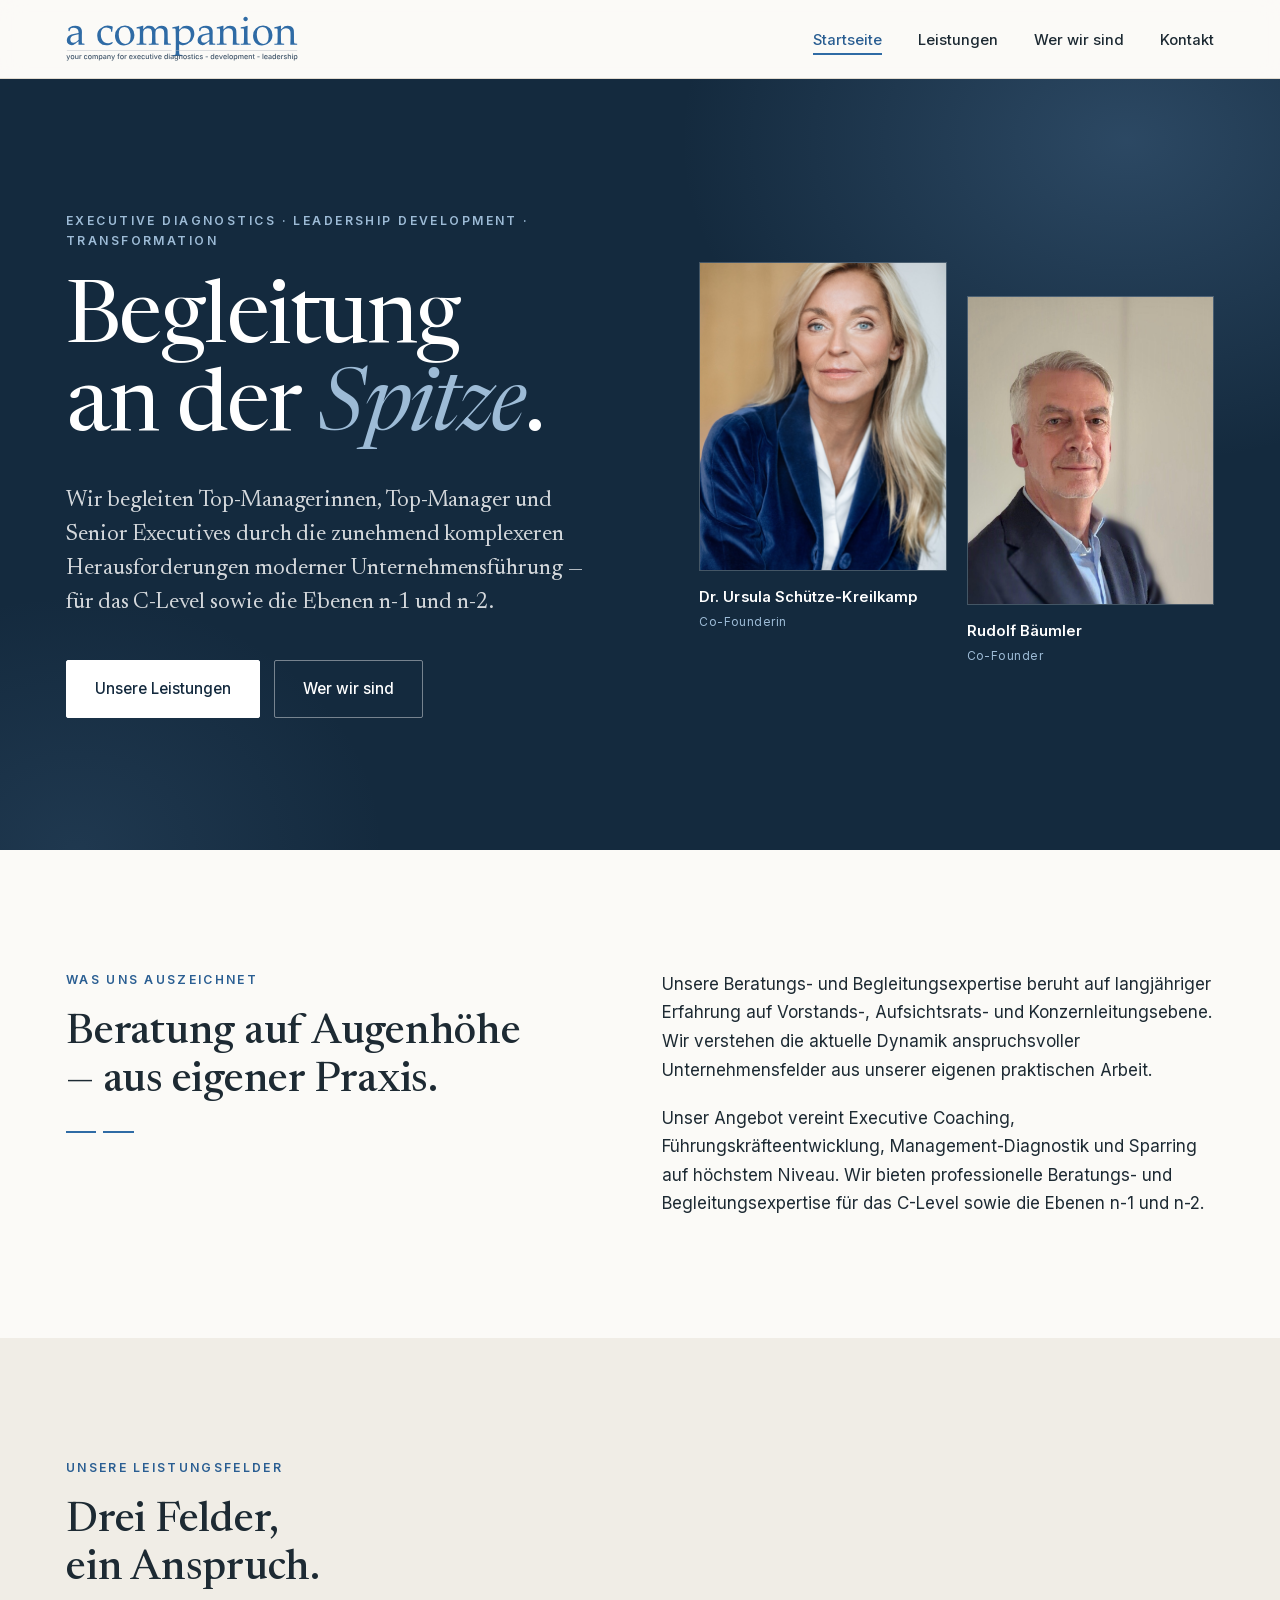
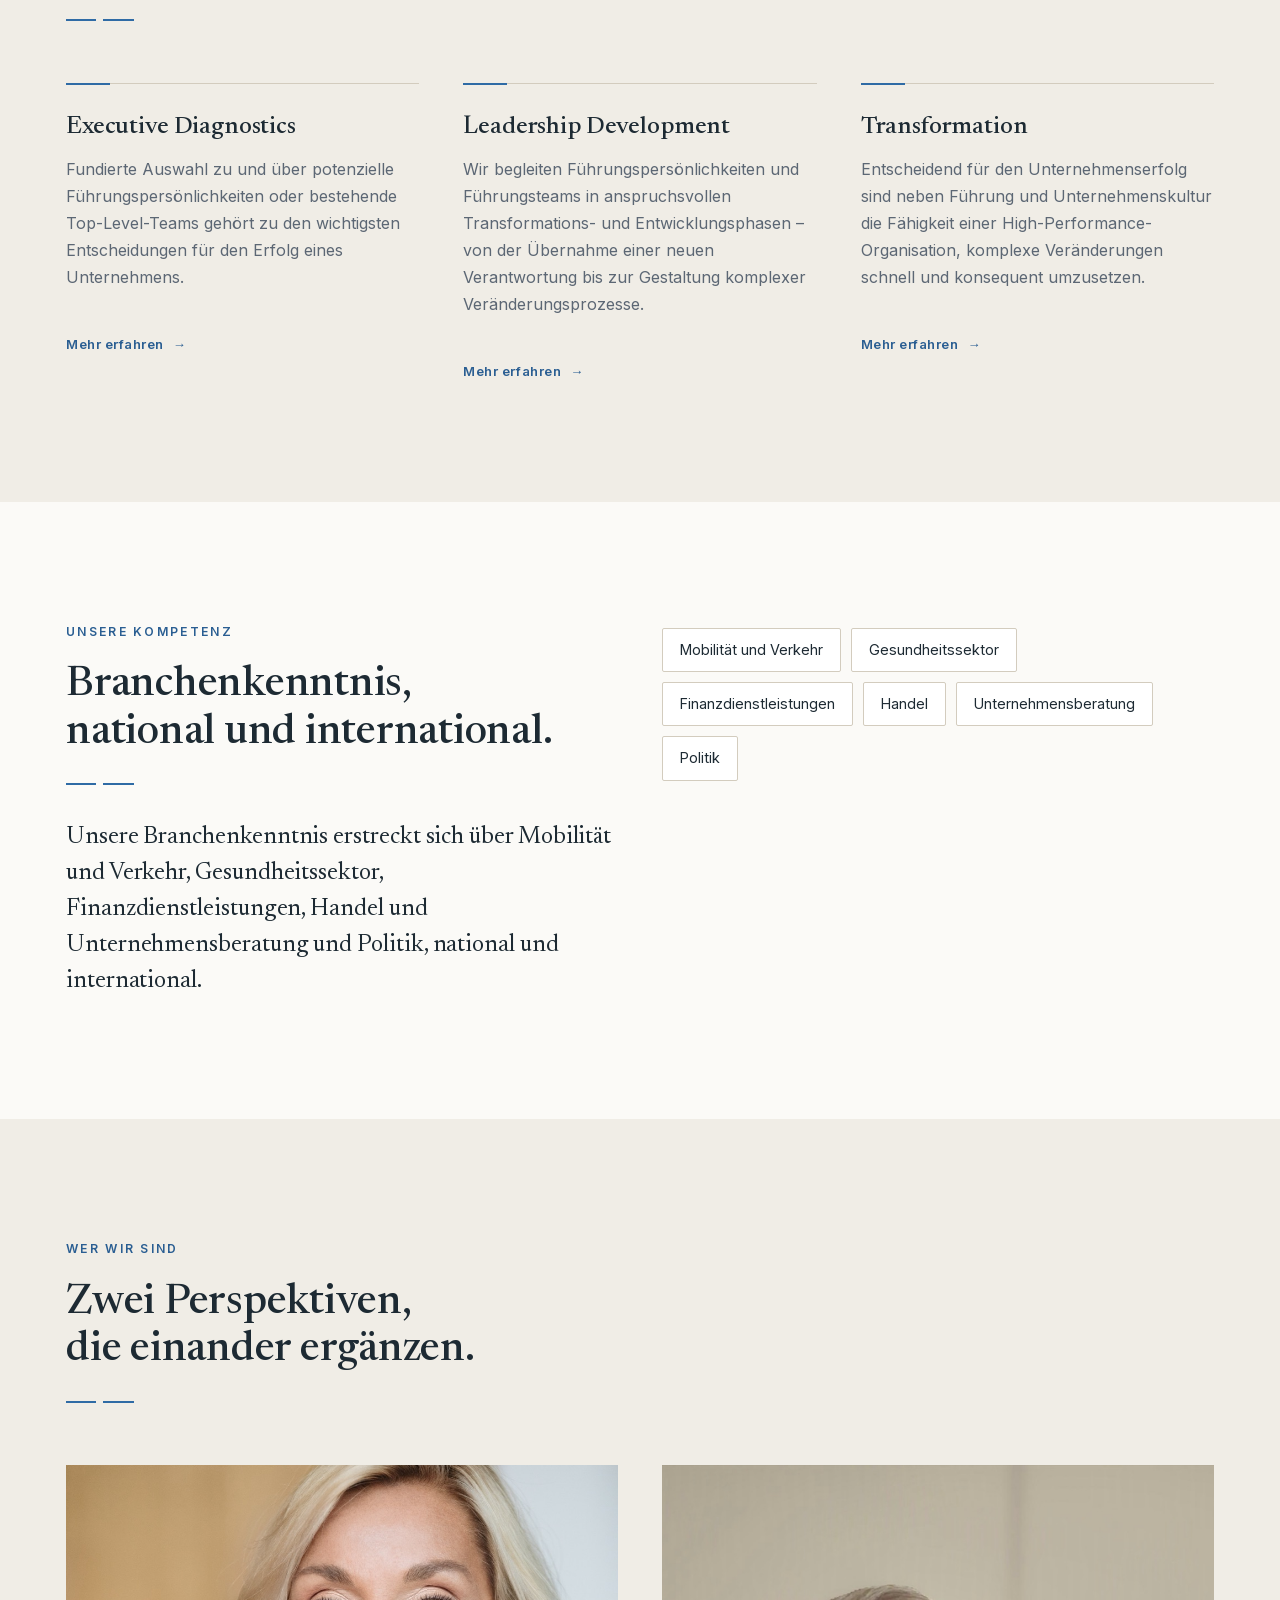
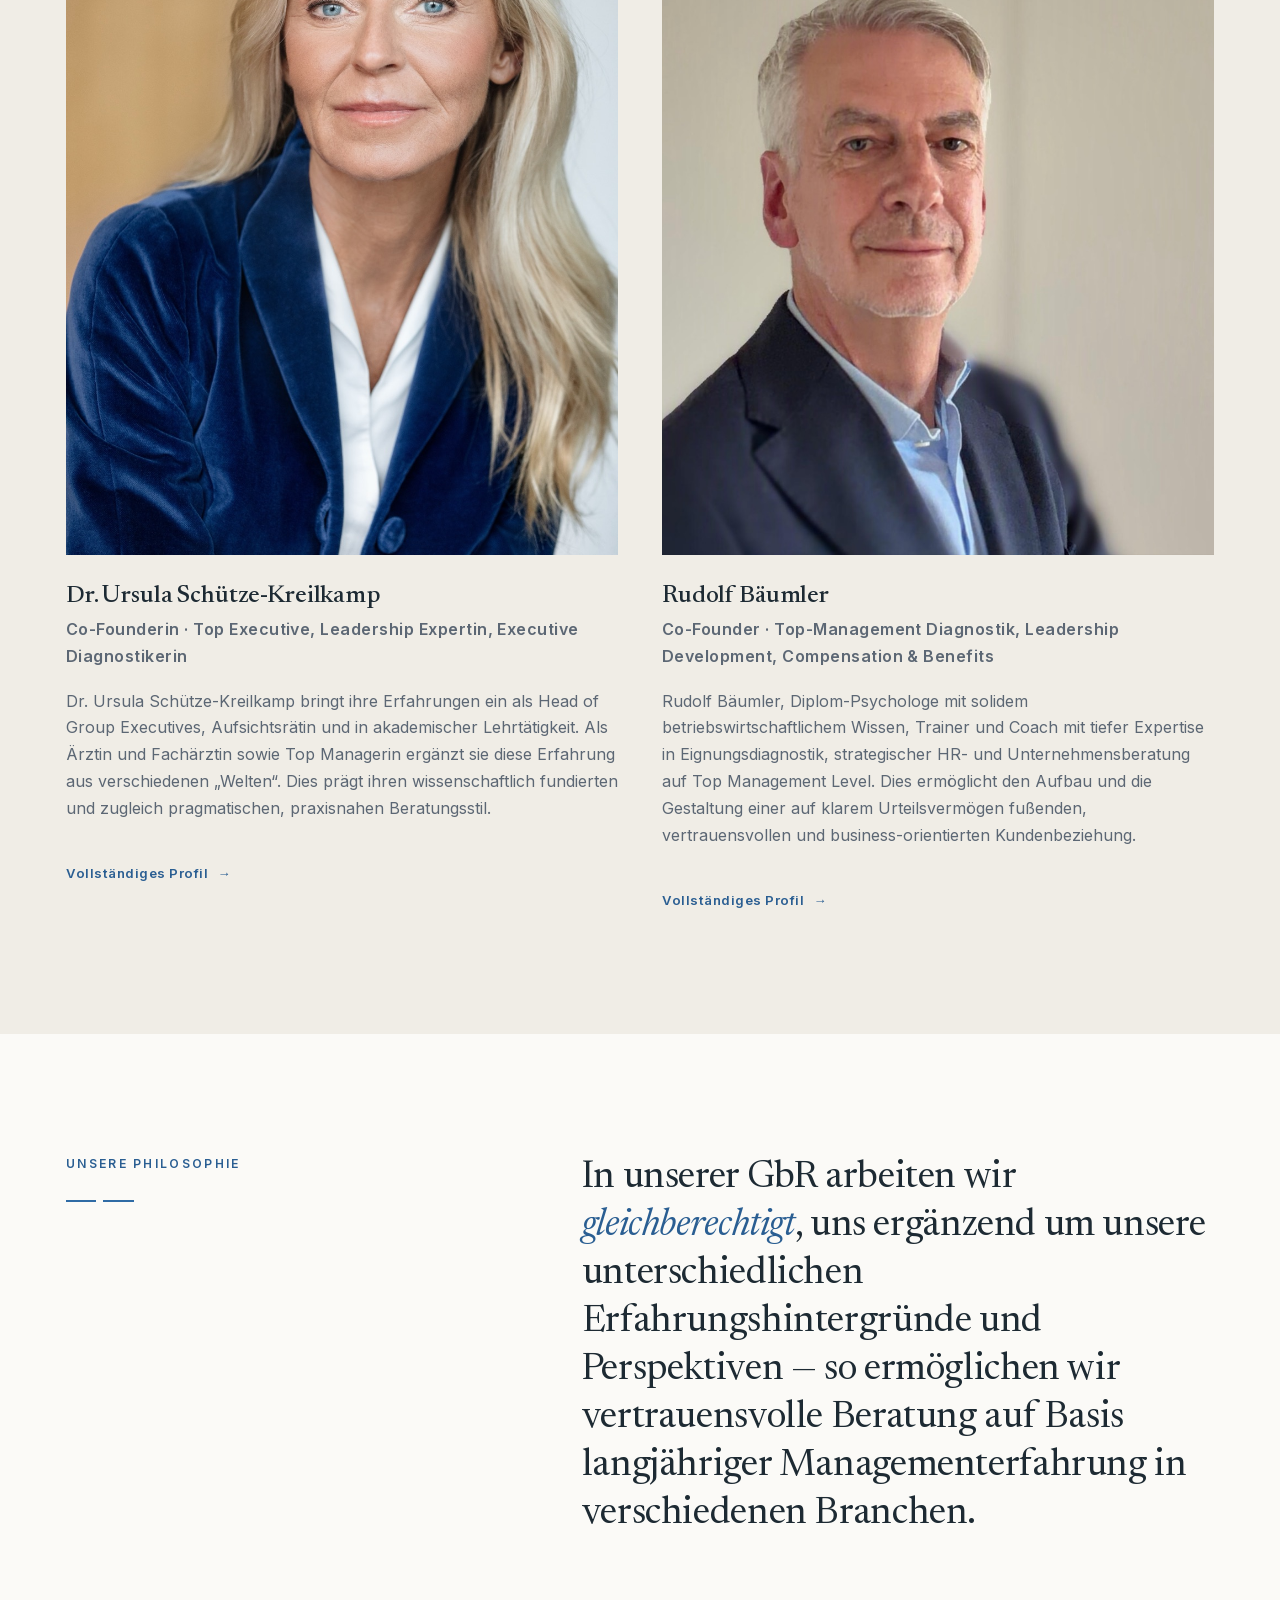
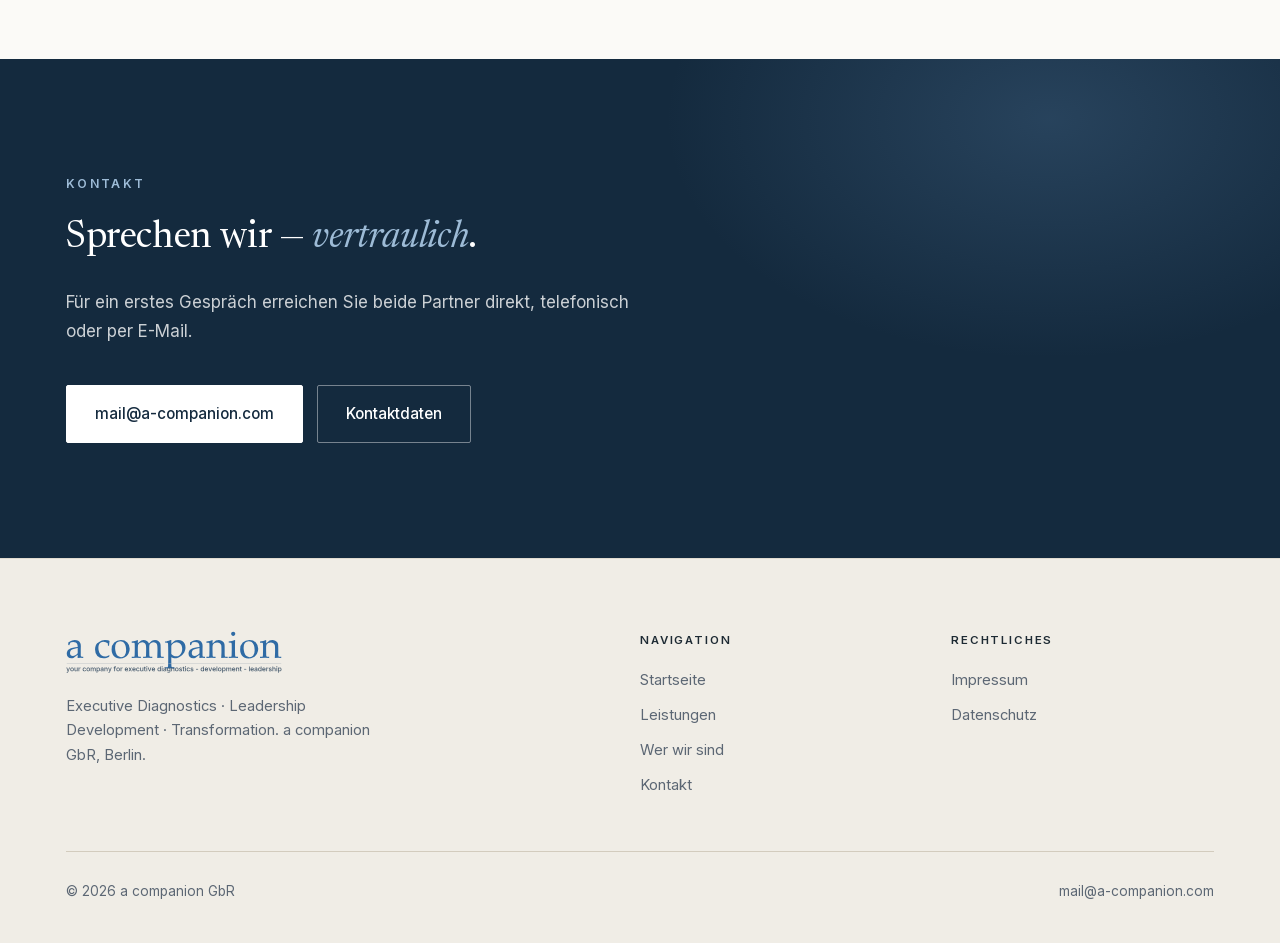
==== index.html @ d41bb412 "a companion — Website (erste Version zur Kundenabstimmung) Statische Website (HTML/CSS, kein Build):" ====
<!DOCTYPE html>
<html lang="de">
<head>
<meta charset="utf-8">
<meta name="viewport" content="width=device-width, initial-scale=1">
<title>a companion — Executive Diagnostics, Leadership Development, Transformation</title>
<meta name="description" content="Wir begleiten Top-Managerinnen, Top-Manager und Senior Executives durch die zunehmend komplexeren Herausforderungen moderner Unternehmensführung. Beratungsexpertise aus eigener Erfahrung auf Vorstands-, Aufsichtsrats- und Konzernleitungsebene.">
<link rel="canonical" href="https://www.a-companion.com/">
<meta property="og:type" content="website">
<meta property="og:locale" content="de_DE">
<meta property="og:site_name" content="a companion">
<meta property="og:title" content="a companion — Executive Diagnostics, Leadership Development, Transformation">
<meta property="og:description" content="Beratung und Begleitung für das C-Level sowie die Ebenen n-1 und n-2 — aus eigener Erfahrung auf Vorstands-, Aufsichtsrats- und Konzernleitungsebene.">
<meta property="og:url" content="https://www.a-companion.com/">
<link rel="icon" href="favicon.svg" type="image/svg+xml">
<link rel="stylesheet" href="assets/css/style.css">
<script type="application/ld+json">
{
  "@context": "https://schema.org",
  "@type": "ProfessionalService",
  "name": "a companion GbR",
  "url": "https://www.a-companion.com/",
  "email": "mail@a-companion.com",
  "description": "Beratung und Begleitung von Top-Managerinnen, Top-Managern und Senior Executives: Executive Diagnostics, Leadership Development und Transformation.",
  "areaServed": "DE",
  "address": { "@type": "PostalAddress", "addressLocality": "Berlin", "addressCountry": "DE" },
  "founder": [
    { "@type": "Person", "name": "Dr. Ursula Schütze-Kreilkamp", "jobTitle": "Co-Founderin", "telephone": "+49 179 2017000" },
    { "@type": "Person", "name": "Rudolf Bäumler", "jobTitle": "Co-Founder", "telephone": "+49 171 1710620" }
  ]
}
</script>
</head>
<body>

<a class="skip-link" href="#main">Zum Inhalt springen</a>

<header class="site-header">
  <div class="container site-header__inner">
    <a class="site-logo" href="index.html" aria-label="a companion — zur Startseite">
      <img src="assets/img/logo-a-companion-full.svg" alt="a companion — your company for executive diagnostics, development, leadership" width="232" height="46">
    </a>
    <button class="nav-toggle" aria-expanded="false" aria-controls="nav">Menü</button>
    <nav class="nav" id="nav" aria-label="Hauptnavigation">
      <ul>
        <li><a href="index.html" aria-current="page">Startseite</a></li>
        <li><a href="leistungen.html">Leistungen</a></li>
        <li><a href="wer-wir-sind.html">Wer wir sind</a></li>
        <li><a href="kontakt.html">Kontakt</a></li>
      </ul>
    </nav>
  </div>
</header>

<main id="main">

  <!-- Hero ----------------------------------------------------------------->
  <section class="hero">
    <div class="container hero__inner">
      <div class="hero__text">
        <p class="hero__eyebrow">Executive Diagnostics · Leadership Development · Transformation</p>
        <h1 class="hero__headline">Begleitung an der&nbsp;<em>Spitze</em>.</h1>
        <p class="hero__lede">
          Wir begleiten Top-Managerinnen, Top-Manager und Senior Executives durch
          die zunehmend komplexeren Herausforderungen moderner
          Unternehmensführung — für das C-Level sowie die Ebenen n-1 und n-2.
        </p>
        <div class="hero__cta">
          <a class="btn btn--primary" href="leistungen.html">Unsere Leistungen</a>
          <a class="btn btn--ghost" href="wer-wir-sind.html">Wer wir sind</a>
        </div>
      </div>

      <div class="hero__gallery">
        <figure class="portrait">
          <div class="portrait__frame">
            <img src="assets/img/ursula-schuetze-kreilkamp.jpg"
                 alt="Porträt von Dr. Ursula Schütze-Kreilkamp" width="1000" height="1250">
          </div>
          <figcaption>
            <span class="portrait__name">Dr. Ursula Schütze-Kreilkamp</span>
            <span class="portrait__role">Co-Founderin</span>
          </figcaption>
        </figure>
        <figure class="portrait">
          <div class="portrait__frame">
            <img src="assets/img/rudolf-baeumler.jpg"
                 alt="Porträt von Rudolf Bäumler" width="1000" height="1058">
          </div>
          <figcaption>
            <span class="portrait__name">Rudolf Bäumler</span>
            <span class="portrait__role">Co-Founder</span>
          </figcaption>
        </figure>
      </div>
    </div>
  </section>

  <!-- Was uns auszeichnet --------------------------------------------------->
  <section class="section">
    <div class="container">
      <div class="grid grid--2">
        <div>
          <p class="eyebrow">Was uns auszeichnet</p>
          <h2>Beratung auf Augenhöhe — aus eigener Praxis.</h2>
          <hr class="rule">
        </div>
        <div class="measure">
          <p>
            Unsere Beratungs- und Begleitungsexpertise beruht auf langjähriger
            Erfahrung auf Vorstands-, Aufsichtsrats- und Konzernleitungsebene.
            Wir verstehen die aktuelle Dynamik anspruchsvoller Unternehmensfelder
            aus unserer eigenen praktischen Arbeit.
          </p>
          <p>
            Unser Angebot vereint Executive Coaching, Führungskräfteentwicklung,
            Management-Diagnostik und Sparring auf höchstem Niveau. Wir bieten
            professionelle Beratungs- und Begleitungsexpertise für das C-Level
            sowie die Ebenen n-1 und n-2.
          </p>
        </div>
      </div>
    </div>
  </section>

  <!-- Leistungsfelder ------------------------------------------------------->
  <section class="section section--tint">
    <div class="container">
      <div class="section-head">
        <p class="eyebrow">Unsere Leistungsfelder</p>
        <h2>Drei Felder, ein Anspruch.</h2>
        <hr class="rule">
      </div>

      <div class="grid grid--3">
        <article class="field">
          <h3>Executive Diagnostics</h3>
          <p>
            Fundierte Auswahl zu und über potenzielle Führungspersönlichkeiten
            oder bestehende Top-Level-Teams gehört zu den wichtigsten
            Entscheidungen für den Erfolg eines Unternehmens.
          </p>
          <a class="link-arrow" href="leistungen.html#executive-diagnostics">Mehr erfahren</a>
        </article>

        <article class="field">
          <h3>Leadership Development</h3>
          <p>
            Wir begleiten Führungspersönlichkeiten und Führungsteams in
            anspruchsvollen Transformations- und Entwicklungsphasen – von der
            Übernahme einer neuen Verantwortung bis zur Gestaltung komplexer
            Veränderungsprozesse.
          </p>
          <a class="link-arrow" href="leistungen.html#leadership-development">Mehr erfahren</a>
        </article>

        <article class="field">
          <h3>Transformation</h3>
          <p>
            Entscheidend für den Unternehmenserfolg sind neben Führung und
            Unternehmenskultur die Fähigkeit einer High-Performance-Organisation,
            komplexe Veränderungen schnell und konsequent umzusetzen.
          </p>
          <a class="link-arrow" href="leistungen.html#transformation">Mehr erfahren</a>
        </article>
      </div>
    </div>
  </section>

  <!-- Kompetenz / Branchen -------------------------------------------------->
  <section class="section">
    <div class="container">
      <div class="grid grid--2">
        <div>
          <p class="eyebrow">Unsere Kompetenz</p>
          <h2>Branchenkenntnis, national und international.</h2>
          <hr class="rule">
          <p class="lede measure">
            Unsere Branchenkenntnis erstreckt sich über Mobilität und Verkehr,
            Gesundheitssektor, Finanzdienstleistungen, Handel und
            Unternehmensberatung und Politik, national und international.
          </p>
        </div>
        <div>
          <ul class="tags">
            <li>Mobilität und Verkehr</li>
            <li>Gesundheitssektor</li>
            <li>Finanzdienstleistungen</li>
            <li>Handel</li>
            <li>Unternehmensberatung</li>
            <li>Politik</li>
          </ul>
        </div>
      </div>
    </div>
  </section>

  <!-- Die Partner ----------------------------------------------------------->
  <section class="section section--tint">
    <div class="container">
      <div class="section-head">
        <p class="eyebrow">Wer wir sind</p>
        <h2>Zwei Perspektiven, die einander ergänzen.</h2>
        <hr class="rule">
      </div>

      <div class="grid grid--2">
        <article class="person-teaser">
          <div class="person-teaser__photo">
            <img src="assets/img/ursula-schuetze-kreilkamp.jpg"
                 alt="Porträt von Dr. Ursula Schütze-Kreilkamp"
                 width="1000" height="1250" loading="lazy">
          </div>
          <h3>Dr. Ursula Schütze-Kreilkamp</h3>
          <p class="person-teaser__role">Co-Founderin · Top Executive, Leadership Expertin, Executive Diagnostikerin</p>
          <p>
            Dr. Ursula Schütze-Kreilkamp bringt ihre Erfahrungen ein als Head of
            Group Executives, Aufsichtsrätin und in akademischer Lehrtätigkeit.
            Als Ärztin und Fachärztin sowie Top Managerin ergänzt sie diese
            Erfahrung aus verschiedenen „Welten“. Dies prägt ihren
            wissenschaftlich fundierten und zugleich pragmatischen, praxisnahen
            Beratungsstil.
          </p>
          <a class="link-arrow" href="wer-wir-sind.html#ursula-schuetze-kreilkamp">Vollständiges Profil</a>
        </article>

        <article class="person-teaser">
          <div class="person-teaser__photo">
            <img src="assets/img/rudolf-baeumler.jpg"
                 alt="Porträt von Rudolf Bäumler"
                 width="1000" height="1058" loading="lazy">
          </div>
          <h3>Rudolf Bäumler</h3>
          <p class="person-teaser__role">Co-Founder · Top-Management Diagnostik, Leadership Development, Compensation &amp; Benefits</p>
          <p>
            Rudolf Bäumler, Diplom-Psychologe mit solidem betriebswirtschaftlichem
            Wissen, Trainer und Coach mit tiefer Expertise in Eignungsdiagnostik,
            strategischer HR- und Unternehmensberatung auf Top Management Level.
            Dies ermöglicht den Aufbau und die Gestaltung einer auf klarem
            Urteilsvermögen fußenden, vertrauensvollen und business-orientierten
            Kundenbeziehung.
          </p>
          <a class="link-arrow" href="wer-wir-sind.html#rudolf-baeumler">Vollständiges Profil</a>
        </article>
      </div>
    </div>
  </section>

  <!-- Philosophie ----------------------------------------------------------->
  <section class="section">
    <div class="container">
      <div class="split">
        <div>
          <p class="eyebrow">Unsere Philosophie</p>
          <hr class="rule">
        </div>
        <div>
          <blockquote class="pull">
            In unserer GbR arbeiten wir <em>gleichberechtigt</em>, uns ergänzend um
            unsere unterschiedlichen Erfahrungshintergründe und Perspektiven — so
            ermöglichen wir vertrauensvolle Beratung auf Basis langjähriger
            Managementerfahrung in verschiedenen Branchen.
          </blockquote>
        </div>
      </div>
    </div>
  </section>

  <!-- CTA ------------------------------------------------------------------->
  <section class="cta">
    <div class="container">
      <p class="eyebrow" style="color:var(--blue-soft)">Kontakt</p>
      <p class="pull">Sprechen wir — <em>vertraulich</em>.</p>
      <p style="margin-top:26px">
        Für ein erstes Gespräch erreichen Sie beide Partner direkt, telefonisch
        oder per E-Mail.
      </p>
      <div class="btn-row">
        <a class="btn btn--primary" href="mailto:mail@a-companion.com">mail@a-companion.com</a>
        <a class="btn btn--ghost" href="kontakt.html">Kontaktdaten</a>
      </div>
    </div>
  </section>

</main>

<footer class="site-footer">
  <div class="container">
    <div class="site-footer__grid">
      <div class="site-footer__brand">
        <img src="assets/img/logo-a-companion-full.svg" alt="a companion" width="216" height="43" loading="lazy">
        <p>Executive Diagnostics · Leadership Development · Transformation. a companion GbR, Berlin.</p>
      </div>
      <div>
        <p class="footer-head">Navigation</p>
        <ul>
          <li><a href="index.html">Startseite</a></li>
          <li><a href="leistungen.html">Leistungen</a></li>
          <li><a href="wer-wir-sind.html">Wer wir sind</a></li>
          <li><a href="kontakt.html">Kontakt</a></li>
        </ul>
      </div>
      <div>
        <p class="footer-head">Rechtliches</p>
        <ul>
          <li><a href="impressum.html">Impressum</a></li>
          <li><a href="datenschutz.html">Datenschutz</a></li>
        </ul>
      </div>
    </div>
    <div class="site-footer__bottom">
      <span>© 2026 a companion GbR</span>
      <span><a href="mailto:mail@a-companion.com">mail@a-companion.com</a></span>
    </div>
  </div>
</footer>

<script src="assets/js/nav.js" defer></script>
</body>
</html>
---- assets/css/style.css ----
/* ==========================================================================
   a companion — Stylesheet
   Editorial-Advisory-Design. Navy-dominant, warme Neutraltöne, Newsreader/Inter.
   Farben aus dem Logo: Blau #5A83AB. Bewusst ein einziger, heller Bildwelt-Modus
   mit dunklen Navy-Sektionen (wie eine gedruckte Publikation).
   ========================================================================== */

/* --- Fonts (selbst gehostet — keine externen Requests, DSGVO) -------------- */

@font-face {
  font-family: 'Newsreader';
  font-style: normal;
  font-weight: 400 600;
  font-display: swap;
  src: url(../fonts/newsreader-normal-latin.woff2) format('woff2');
  unicode-range: U+0000-00FF, U+0131, U+0152-0153, U+02BB-02BC, U+02C6, U+02DA, U+02DC, U+0304, U+0308, U+0329, U+2000-206F, U+20AC, U+2122, U+2191, U+2193, U+2212, U+2215, U+FEFF, U+FFFD;
}
@font-face {
  font-family: 'Newsreader';
  font-style: normal;
  font-weight: 400 600;
  font-display: swap;
  src: url(../fonts/newsreader-normal-latin-ext.woff2) format('woff2');
  unicode-range: U+0100-02BA, U+02BD-02C5, U+02C7-02CC, U+02CE-02D7, U+02DD-02FF, U+0304, U+0308, U+0329, U+1D00-1DBF, U+1E00-1E9F, U+1EF2-1EFF, U+2020, U+20A0-20AB, U+20AD-20C0, U+2113, U+2C60-2C7F, U+A720-A7FF;
}
@font-face {
  font-family: 'Newsreader';
  font-style: italic;
  font-weight: 400 600;
  font-display: swap;
  src: url(../fonts/newsreader-italic-latin.woff2) format('woff2');
  unicode-range: U+0000-00FF, U+0131, U+0152-0153, U+02BB-02BC, U+02C6, U+02DA, U+02DC, U+0304, U+0308, U+0329, U+2000-206F, U+20AC, U+2122, U+2191, U+2193, U+2212, U+2215, U+FEFF, U+FFFD;
}
@font-face {
  font-family: 'Newsreader';
  font-style: italic;
  font-weight: 400 600;
  font-display: swap;
  src: url(../fonts/newsreader-italic-latin-ext.woff2) format('woff2');
  unicode-range: U+0100-02BA, U+02BD-02C5, U+02C7-02CC, U+02CE-02D7, U+02DD-02FF, U+0304, U+0308, U+0329, U+1D00-1DBF, U+1E00-1E9F, U+1EF2-1EFF, U+2020, U+20A0-20AB, U+20AD-20C0, U+2113, U+2C60-2C7F, U+A720-A7FF;
}
@font-face {
  font-family: 'Inter';
  font-style: normal;
  font-weight: 400 600;
  font-display: swap;
  src: url(../fonts/inter-var-latin.woff2) format('woff2');
  unicode-range: U+0000-00FF, U+0131, U+0152-0153, U+02BB-02BC, U+02C6, U+02DA, U+02DC, U+0304, U+0308, U+0329, U+2000-206F, U+20AC, U+2122, U+2191, U+2193, U+2212, U+2215, U+FEFF, U+FFFD;
}
@font-face {
  font-family: 'Inter';
  font-style: normal;
  font-weight: 400 600;
  font-display: swap;
  src: url(../fonts/inter-var-latin-ext.woff2) format('woff2');
  unicode-range: U+0100-02BA, U+02BD-02C5, U+02C7-02CC, U+02CE-02D7, U+02DD-02FF, U+0304, U+0308, U+0329, U+1D00-1DBF, U+1E00-1E9F, U+1EF2-1EFF, U+2020, U+20A0-20AB, U+20AD-20C0, U+2113, U+2C60-2C7F, U+A720-A7FF;
}

/* --- Design Tokens -------------------------------------------------------- */

:root {
  /* Ground & Flächen — warm gewählt, nicht kaltes Grau */
  --paper:      #FBFAF7;   /* warmes Off-White, Hauptfläche */
  --tint:       #F0EDE6;   /* warmes Elfenbein, ruhige Abschnitte */
  --surface:    #FFFFFF;   /* Karten auf getönten Flächen */

  /* Tinten */
  --ink:        #1D2A33;   /* Fließtext, Überschriften (12.9:1 auf paper) */
  --muted:      #5C6774;   /* Sekundärtext (5.6:1 auf paper) */

  /* Navy — dunkle Sektionen */
  --navy:       #142A3E;   /* Hero, dunkle Flächen */
  --navy-2:     #1C3A54;

  /* Blau — aus dem Logo (kräftigere Fassung) */
  --blue:       #2F6BA5;   /* nur Deko, Linien, Großschrift */
  --blue-ink:   #2A5E92;   /* Links/Kleinakzente auf hell (6.3:1) */
  --blue-soft:  #9DBBD6;   /* Eyebrows/Akzente auf Navy (7.4:1) */

  /* Linien */
  --line:       #E1DBD0;   /* warme Haarlinie auf hell */
  --line-2:     #D3CCBE;
  --line-dark:  rgba(157,187,214,.24);

  /* Typo */
  --serif: 'Newsreader', 'Iowan Old Style', Georgia, 'Times New Roman', serif;
  --sans:  'Inter', -apple-system, BlinkMacSystemFont, 'Segoe UI', Roboto, Helvetica, Arial, sans-serif;

  /* Raum */
  --container: 1200px;
  --gutter: 26px;
  --section: 120px;
}

@media (max-width: 900px) {
  :root { --section: 76px; --gutter: 20px; }
}

/* --- Reset ---------------------------------------------------------------- */

*, *::before, *::after { box-sizing: border-box; }
html { -webkit-text-size-adjust: 100%; scroll-behavior: smooth; }

body {
  margin: 0;
  background: var(--paper);
  color: var(--ink);
  font-family: var(--sans);
  font-size: 17px;
  line-height: 1.68;
  -webkit-font-smoothing: antialiased;
  text-rendering: optimizeLegibility;
}

img { max-width: 100%; height: auto; display: block; }
ul { margin: 0; padding: 0; list-style: none; }

a { color: var(--blue-ink); text-decoration: none; }
a:hover { text-decoration: underline; text-underline-offset: 3px; }

:focus-visible {
  outline: 2px solid var(--blue-ink);
  outline-offset: 3px;
  border-radius: 2px;
}

::selection { background: rgba(90,131,171,.24); }

@media (prefers-reduced-motion: reduce) {
  html { scroll-behavior: auto; }
  *, *::before, *::after {
    animation-duration: .01ms !important;
    transition-duration: .01ms !important;
  }
}

/* --- Layout-Bausteine ----------------------------------------------------- */

.container {
  max-width: var(--container);
  margin-inline: auto;
  padding-inline: var(--gutter);
}

.section { padding-block: var(--section); }
.section--tint { background: var(--tint); }
.section--tight { padding-block: calc(var(--section) * .6); }

.measure { max-width: 62ch; }

.skip-link {
  position: absolute;
  left: -9999px; top: 0; z-index: 100;
  background: var(--navy); color: #fff; padding: 12px 20px;
}
.skip-link:focus { left: 14px; top: 14px; }

/* --- Typografie ----------------------------------------------------------- */

h1, h2, h3, h4 {
  font-family: var(--serif);
  font-weight: 500;
  color: var(--ink);
  line-height: 1.14;
  letter-spacing: -0.006em;
  margin: 0;
  text-wrap: balance;
}

h1 { font-size: clamp(2.3rem, 1.5rem + 2.8vw, 3.6rem); font-weight: 400; }
h2 { font-size: clamp(1.75rem, 1.3rem + 1.8vw, 2.6rem); }
h3 { font-size: clamp(1.3rem, 1.14rem + .6vw, 1.55rem); }

p { margin: 0 0 1.15em; }
p:last-child { margin-bottom: 0; }

em, i { font-style: italic; }

/* Tracked Uppercase-Label */
.eyebrow {
  font-family: var(--sans);
  font-size: .76rem;
  font-weight: 600;
  letter-spacing: .19em;
  text-transform: uppercase;
  color: var(--blue-ink);
  margin: 0 0 20px;
}

/* Signatur-Zierelement: kurze Linie mit Lücke — Echo der Logo-Grundlinie */
.rule {
  --gap: 7px;
  width: 68px; height: 2px; border: 0;
  margin: 26px 0 34px;
  background:
    linear-gradient(var(--blue), var(--blue)) left / 30px 100% no-repeat,
    linear-gradient(var(--blue), var(--blue)) right / 31px 100% no-repeat;
  background-color: transparent;
}

.lede {
  font-family: var(--serif);
  font-weight: 400;
  font-size: clamp(1.2rem, 1.06rem + .55vw, 1.5rem);
  line-height: 1.5;
  color: var(--ink);
  letter-spacing: -0.003em;
}

.section-head { margin-bottom: 62px; max-width: 40ch; }
.section-head .lede { color: var(--muted); }

/* --- Header --------------------------------------------------------------- */

.site-header {
  position: sticky; top: 0; z-index: 50;
  background: rgba(251, 250, 247, .86);
  backdrop-filter: saturate(140%) blur(12px);
  border-bottom: 1px solid var(--line);
}

.site-header__inner {
  display: flex; align-items: center; justify-content: space-between;
  gap: 24px; min-height: 78px;
}

.site-logo { display: block; flex-shrink: 0; }
.site-logo img { width: 232px; }
.site-logo:hover { text-decoration: none; }
@media (max-width: 480px) { .site-logo img { width: 196px; } }

.nav ul { display: flex; align-items: center; gap: 36px; }

.nav a {
  font-size: .92rem; font-weight: 500; color: var(--ink);
  padding-block: 6px; position: relative;
}
.nav a::after {
  content: ''; position: absolute; left: 0; right: 100%; bottom: 0;
  height: 1.5px; background: var(--blue); transition: right .22s ease;
}
.nav a:hover { text-decoration: none; }
.nav a:hover::after { right: 0; }
.nav a[aria-current="page"] { color: var(--blue-ink); }
.nav a[aria-current="page"]::after { right: 0; }

.nav-toggle {
  display: none; background: none; border: 1px solid var(--line-2);
  border-radius: 3px; padding: 9px 13px; cursor: pointer;
  font: inherit; font-size: .85rem; color: var(--ink);
}

@media (max-width: 860px) {
  .nav-toggle { display: block; }
  .nav {
    display: none; position: absolute; top: 100%; left: 0; right: 0;
    background: var(--paper); border-bottom: 1px solid var(--line);
    box-shadow: 0 14px 30px rgba(20, 42, 62, .1);
  }
  .nav[data-open="true"] { display: block; }
  .nav ul { flex-direction: column; align-items: stretch; gap: 0; padding: 6px var(--gutter) 18px; }
  .nav a { display: block; padding: 15px 0; border-bottom: 1px solid var(--line); }
  .nav a::after { display: none; }
}

/* --- Hero (Navy, editorial, mit Doppelporträt) ---------------------------- */

.hero {
  position: relative;
  background: var(--navy);
  color: #fff;
  overflow: hidden;
}
.hero::before {  /* weiche Tiefe rechts oben */
  content: ''; position: absolute; inset: 0;
  background:
    radial-gradient(58% 70% at 88% 8%, rgba(90,131,171,.34), rgba(90,131,171,0) 60%),
    radial-gradient(40% 55% at 6% 100%, rgba(90,131,171,.16), rgba(90,131,171,0) 60%);
  pointer-events: none;
}
.hero__inner {
  position: relative; z-index: 1;
  display: grid;
  grid-template-columns: minmax(0, 1.05fr) minmax(0, .95fr);
  gap: clamp(40px, 5vw, 88px);
  align-items: center;
  padding-block: clamp(72px, 4rem + 6vw, 132px);
}
@media (max-width: 940px) {
  .hero__inner { grid-template-columns: 1fr; gap: 52px; padding-block: 64px 72px; }
}

.hero__eyebrow {
  font-family: var(--sans);
  font-size: .76rem; font-weight: 600; letter-spacing: .2em;
  text-transform: uppercase; color: var(--blue-soft);
  margin: 0 0 26px;
}
.hero__headline {
  font-family: var(--serif); font-weight: 400;
  font-size: clamp(2.9rem, 1.9rem + 4.4vw, 5.4rem);
  line-height: 1.02; letter-spacing: -0.018em;
  margin: 0; color: #fff; text-wrap: balance;
}
.hero__headline em { font-style: italic; color: var(--blue-soft); }
.hero__lede {
  font-family: var(--serif); font-weight: 400;
  font-size: clamp(1.16rem, 1.02rem + .55vw, 1.42rem);
  line-height: 1.5; letter-spacing: -0.003em;
  color: rgba(255,255,255,.82);
  max-width: 42ch; margin: 30px 0 0;
}
.hero__cta { display: flex; flex-wrap: wrap; gap: 14px; margin-top: 40px; }

/* Doppelporträt — gleichberechtigt, editoriale Anmutung */
.hero__gallery { display: grid; grid-template-columns: 1fr 1fr; gap: 20px; }
@media (max-width: 940px)  { .hero__gallery { max-width: 520px; } }
@media (max-width: 420px)  { .hero__gallery { grid-template-columns: 1fr 1fr; gap: 12px; } }

.portrait { margin: 0; }
.portrait:nth-child(2) { margin-top: 34px; }        /* dezenter Versatz */
@media (max-width: 940px) { .portrait:nth-child(2) { margin-top: 0; } }

.portrait__frame {
  aspect-ratio: 4 / 5; overflow: hidden;
  background: rgba(255,255,255,.05);
  border: 1px solid rgba(255,255,255,.16);
}
.portrait__frame img { width: 100%; height: 100%; object-fit: cover; }
.portrait figcaption {
  margin-top: 14px; font-family: var(--sans);
}
.portrait__name {
  display: block; font-size: .92rem; font-weight: 600; color: #fff;
  letter-spacing: .005em;
}
.portrait__role {
  display: block; font-size: .74rem; color: var(--blue-soft);
  letter-spacing: .04em; margin-top: 3px;
}

/* Seiten-Kopf für Unterseiten */
.page-head {
  padding-block: clamp(64px, 3rem + 5vw, 104px) clamp(40px, 2rem + 3vw, 68px);
  border-bottom: 1px solid var(--line);
}
.page-head .lede { color: var(--muted); margin-top: 4px; }

/* --- Buttons -------------------------------------------------------------- */

.btn {
  display: inline-flex; align-items: center; gap: 10px;
  font-family: var(--sans); font-size: .95rem; font-weight: 500;
  padding: 15px 28px; border: 1px solid transparent; border-radius: 2px;
  transition: background-color .18s ease, color .18s ease, border-color .18s ease;
}
.btn:hover { text-decoration: none; }
.btn--primary { background: var(--blue-ink); color: #fff; border-color: var(--blue-ink); }
.btn--primary:hover { background: #24425f; border-color: #24425f; }
.btn--ghost { background: transparent; color: var(--blue-ink); border-color: var(--line-2); }
.btn--ghost:hover { background: var(--ink); color: #fff; border-color: var(--ink); }

.btn-row { display: flex; flex-wrap: wrap; gap: 14px; margin-top: 40px; }

/* Hero-Buttons: hell auf dunkel */
.hero .btn--primary { background: #fff; color: var(--navy); border-color: #fff; }
.hero .btn--primary:hover { background: rgba(255,255,255,.86); }
.hero .btn--ghost { color: #fff; border-color: rgba(255,255,255,.42); }
.hero .btn--ghost:hover { background: rgba(255,255,255,.1); border-color: #fff; }

/* Textlink mit Pfeil */
.link-arrow {
  font-family: var(--sans); font-size: .82rem; font-weight: 600;
  letter-spacing: .04em; color: var(--blue-ink);
  display: inline-flex; align-items: center; gap: 9px;
}
.link-arrow::after {
  content: '→'; display: inline-block; transition: transform .18s ease;
}
.link-arrow:hover { text-decoration: none; }
.link-arrow:hover::after { transform: translateX(5px); }

/* --- Grids ---------------------------------------------------------------- */

.grid { display: grid; gap: 44px; }
.grid--3 { grid-template-columns: repeat(3, 1fr); }
.grid--2 { grid-template-columns: repeat(2, 1fr); }
.split { display: grid; grid-template-columns: minmax(0, 5fr) minmax(0, 7fr); gap: clamp(32px, 5vw, 80px); }

@media (max-width: 900px) {
  .grid--3, .grid--2 { grid-template-columns: 1fr; gap: 48px; }
  .split { grid-template-columns: 1fr; gap: 32px; }
}

/* --- Leistungsfeld-Karte (Startseite) ------------------------------------- */

.field {
  display: flex; flex-direction: column;
  padding-top: 30px; border-top: 1px solid var(--line-2);
  position: relative;
}
.field::before {
  content: ''; position: absolute; top: -1px; left: 0;
  width: 44px; height: 2px; background: var(--blue);
}
.field__num {
  font-family: var(--serif); font-style: italic;
  font-size: 1rem; color: var(--blue-ink); margin-bottom: 12px;
}
.field h3 { margin-bottom: 14px; }
.field p { color: var(--muted); font-size: 1rem; }
.field .link-arrow { margin-top: 24px; }

/* --- Branchenliste -------------------------------------------------------- */

.tags { display: flex; flex-wrap: wrap; gap: 10px; margin-top: 6px; }
.tags li {
  border: 1px solid var(--line-2); border-radius: 2px;
  padding: 9px 17px; font-size: .9rem; color: var(--ink); background: var(--surface);
}

/* --- Partner-Teaser (Startseite) ------------------------------------------ */

.person-teaser__photo {
  aspect-ratio: 4 / 5; overflow: hidden; background: var(--tint);
  margin-bottom: 28px;
}
.person-teaser__photo img { width: 100%; height: 100%; object-fit: cover; transition: transform .5s ease; }
.person-teaser:hover .person-teaser__photo img { transform: scale(1.03); }
.person-teaser h3 { margin-bottom: 5px; }
.person-teaser__role {
  font-family: var(--sans); font-size: .82rem; color: var(--blue-ink);
  font-weight: 600; letter-spacing: .03em; margin-bottom: 18px;
}
.person-teaser p { color: var(--muted); font-size: 1rem; }
.person-teaser .link-arrow { margin-top: 22px; }

/* --- Zitat / Pull-Phrase -------------------------------------------------- */

.pull {
  font-family: var(--serif); font-weight: 400;
  font-size: clamp(1.5rem, 1.1rem + 1.8vw, 2.35rem);
  line-height: 1.28; letter-spacing: -0.01em;
  color: var(--ink); text-wrap: balance; margin: 0;
}
.pull em { font-style: italic; color: var(--blue-ink); }

/* --- Leistungs-Blöcke (Unterseite) ---------------------------------------- */

.service { padding-block: var(--section); border-bottom: 1px solid var(--line); }
.service:last-of-type { border-bottom: 0; }
.service__grid {
  display: grid; grid-template-columns: minmax(0, 5fr) minmax(0, 6fr);
  gap: clamp(32px, 5vw, 78px); align-items: start;
}
@media (max-width: 960px) { .service__grid { grid-template-columns: 1fr; gap: 40px; } }

.service__intro { position: sticky; top: 108px; }
@media (max-width: 960px) { .service__intro { position: static; } }

.service__num {
  font-family: var(--serif); font-style: italic;
  font-size: 1.15rem; color: var(--blue-ink); margin-bottom: 12px;
}

.checklist li {
  position: relative; padding: 16px 0 16px 30px;
  border-bottom: 1px solid var(--line); font-size: 1rem;
}
.checklist li:first-child { padding-top: 0; }
.checklist li:first-child::before { top: 7px; }
.checklist li:last-child { border-bottom: 0; }
.checklist li::before {
  content: ''; position: absolute; left: 2px; top: 23px;
  width: 13px; height: 1px; background: var(--blue);
}

.claim-box {
  margin-top: 40px; padding: 28px 30px; background: var(--surface);
  border: 1px solid var(--line); border-left: 2px solid var(--blue);
}
.claim-box p.claim-box__label {
  font-family: var(--sans); font-size: .72rem; font-weight: 600; font-style: normal;
  letter-spacing: .16em; text-transform: uppercase; color: var(--blue-ink);
  line-height: 1.4; margin: 0 0 10px;
}
.claim-box p {
  font-family: var(--serif); font-size: 1.24rem; font-style: italic;
  line-height: 1.4; color: var(--ink); margin: 0;
}

/* --- Profil (Wer wir sind) ------------------------------------------------ */

.profile { padding-block: var(--section); border-bottom: 1px solid var(--line); }
.profile:last-of-type { border-bottom: 0; }
.profile__grid {
  display: grid; grid-template-columns: minmax(0, 4fr) minmax(0, 7fr);
  gap: clamp(32px, 5vw, 76px); align-items: start;
}
@media (max-width: 960px) { .profile__grid { grid-template-columns: 1fr; gap: 40px; } }

.profile__aside { position: sticky; top: 108px; }
@media (max-width: 960px) { .profile__aside { position: static; max-width: 360px; } }

.profile__photo {
  aspect-ratio: 4 / 5; overflow: hidden; background: var(--tint); margin-bottom: 28px;
}
.profile__photo img { width: 100%; height: 100%; object-fit: cover; }
.profile__name { margin-bottom: 7px; }
.profile__role {
  font-family: var(--sans); font-size: .88rem; font-weight: 500;
  color: var(--blue-ink); line-height: 1.5;
}
.profile__contact {
  margin-top: 24px; padding-top: 22px; border-top: 1px solid var(--line);
  font-size: .92rem; color: var(--muted);
}
.profile__contact li + li { margin-top: 6px; }

.block + .block { margin-top: 52px; }
.block__title {
  font-family: var(--sans); font-size: .74rem; font-weight: 600;
  letter-spacing: .16em; text-transform: uppercase; color: var(--blue-ink);
  padding-bottom: 13px; margin-bottom: 24px; border-bottom: 1px solid var(--line-2);
}

.bullets li {
  position: relative; padding-left: 23px; margin-bottom: 14px; font-size: 1rem;
}
.bullets li:last-child { margin-bottom: 0; }
.bullets li::before {
  content: ''; position: absolute; left: 0; top: .7em;
  width: 11px; height: 1px; background: var(--blue);
}

.timeline li {
  display: grid; grid-template-columns: 122px 1fr; gap: 22px;
  padding: 18px 0; border-bottom: 1px solid var(--line);
}
.timeline li:last-child { border-bottom: 0; }
@media (max-width: 560px) { .timeline li { grid-template-columns: 1fr; gap: 4px; } }

.timeline__when {
  font-family: var(--sans); font-size: .85rem; font-weight: 500;
  color: var(--blue-ink); padding-top: 3px; font-variant-numeric: tabular-nums;
}
.timeline__what { font-size: 1rem; }
.timeline__what strong { font-weight: 600; }
.timeline__what span { display: block; color: var(--muted); font-size: .95rem; margin-top: 3px; }

/* --- Kontakt -------------------------------------------------------------- */

.contact-card { border: 1px solid var(--line); background: var(--surface); padding: 42px; }
.contact-card h3 { margin-bottom: 6px; }
.contact-card__role {
  font-family: var(--sans); font-size: .85rem; color: var(--blue-ink);
  font-weight: 600; letter-spacing: .03em; margin-bottom: 26px;
}
.contact-card dl { margin: 0; }
.contact-card dt {
  font-family: var(--sans); font-size: .72rem; font-weight: 600;
  letter-spacing: .13em; text-transform: uppercase; color: var(--muted); margin-bottom: 3px;
}
.contact-card dd { margin: 0 0 18px; font-size: 1.06rem; }
.contact-card dd:last-child { margin-bottom: 0; }

/* --- Dunkle Sektion / CTA ------------------------------------------------- */

.cta { position: relative; background: var(--navy); color: #fff; overflow: hidden; }
.cta::before {
  content: ''; position: absolute; inset: 0;
  background: radial-gradient(50% 80% at 82% 12%, rgba(90,131,171,.28), rgba(90,131,171,0) 60%);
  pointer-events: none;
}
.cta .container { position: relative; z-index: 1; padding-block: clamp(72px, 4rem + 4vw, 116px); }
.cta h2 { color: #fff; }
.cta .pull { color: #fff; }
.cta .pull em { color: var(--blue-soft); }
.cta p { color: rgba(255,255,255,.78); max-width: 52ch; }
.cta .btn--primary { background: #fff; color: var(--navy); border-color: #fff; }
.cta .btn--primary:hover { background: rgba(255,255,255,.86); }
.cta .btn--ghost { color: #fff; border-color: rgba(255,255,255,.42); }
.cta .btn--ghost:hover { background: rgba(255,255,255,.1); border-color: #fff; }

/* --- Footer --------------------------------------------------------------- */

.site-footer {
  background: var(--tint);
  border-top: 1px solid var(--line);
  padding-block: 72px 40px; font-size: .92rem;
}
.site-footer__grid {
  display: grid; grid-template-columns: 2fr 1fr 1fr; gap: 48px; padding-bottom: 44px;
}
@media (max-width: 860px) {
  .site-footer__grid { grid-template-columns: 1fr 1fr; gap: 40px; }
  .site-footer__brand { grid-column: 1 / -1; }
}
.site-footer__brand img { width: 216px; margin-bottom: 20px; }
.site-footer__brand p { color: var(--muted); max-width: 36ch; font-size: .92rem; }

.footer-head {
  font-family: var(--sans); font-size: .72rem; font-weight: 600;
  letter-spacing: .16em; text-transform: uppercase; color: var(--ink); margin-bottom: 18px;
}
.site-footer li { margin-bottom: 10px; }
.site-footer a { color: var(--muted); }
.site-footer a:hover { color: var(--blue-ink); }

.site-footer__bottom {
  border-top: 1px solid var(--line-2); padding-top: 28px;
  display: flex; flex-wrap: wrap; justify-content: space-between; gap: 14px;
  color: var(--muted); font-size: .85rem;
}

/* --- Rechtstexte ---------------------------------------------------------- */

.legal { max-width: 72ch; }
.legal h2 { font-size: 1.5rem; margin-top: 56px; margin-bottom: 16px; }
.legal h2:first-of-type { margin-top: 0; }
.legal h3 { font-size: 1.12rem; margin-top: 32px; margin-bottom: 10px; }
.legal p, .legal li { font-size: 1rem; }
.legal ul { list-style: disc; padding-left: 22px; margin-bottom: 1.15em; }
.legal li { margin-bottom: 7px; }
.legal address { font-style: normal; margin-bottom: 1.15em; }

/* Sichtbarer TODO-Marker für den Kunden — vor Livegang entfernen */
.todo {
  background: #FBF3DA; border-left: 3px solid #B9902F;
  padding: 15px 19px; margin: 20px 0; font-size: .9rem; color: #574417;
}
.todo strong { color: #43340F; }
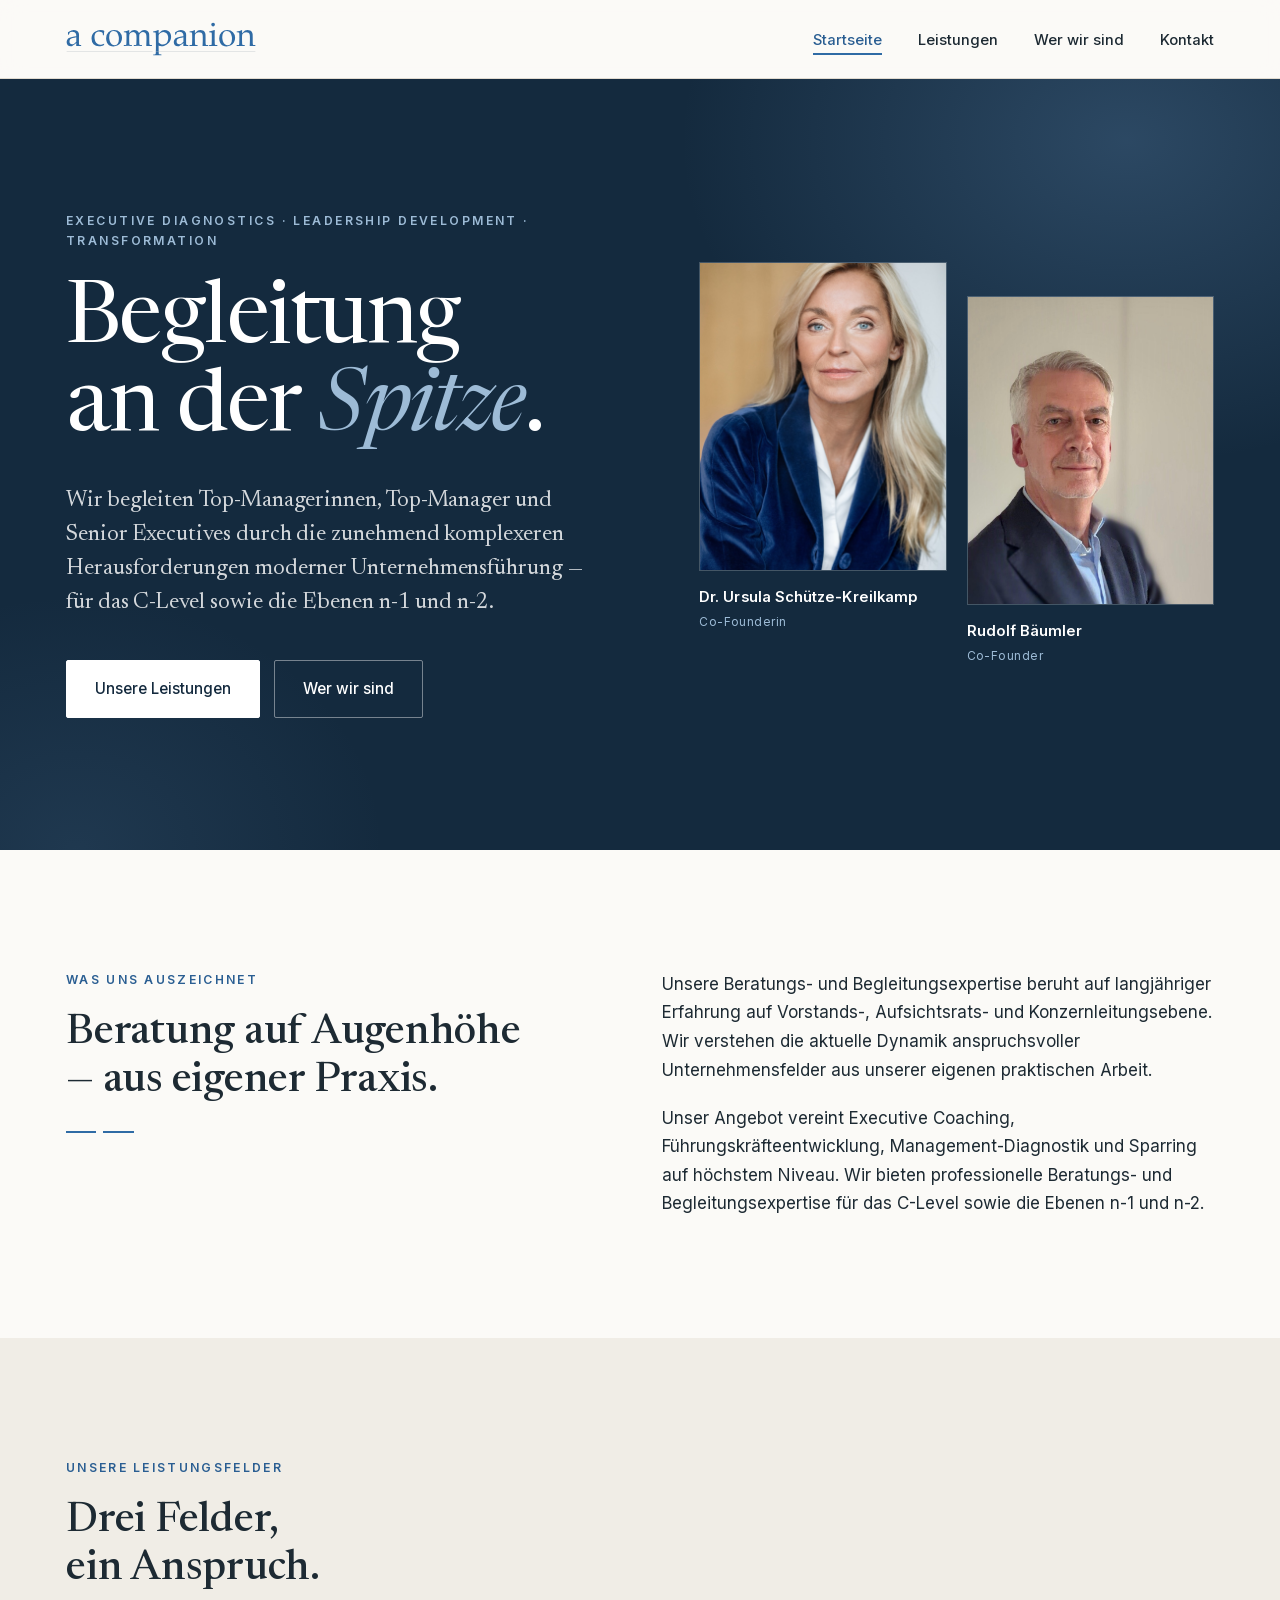
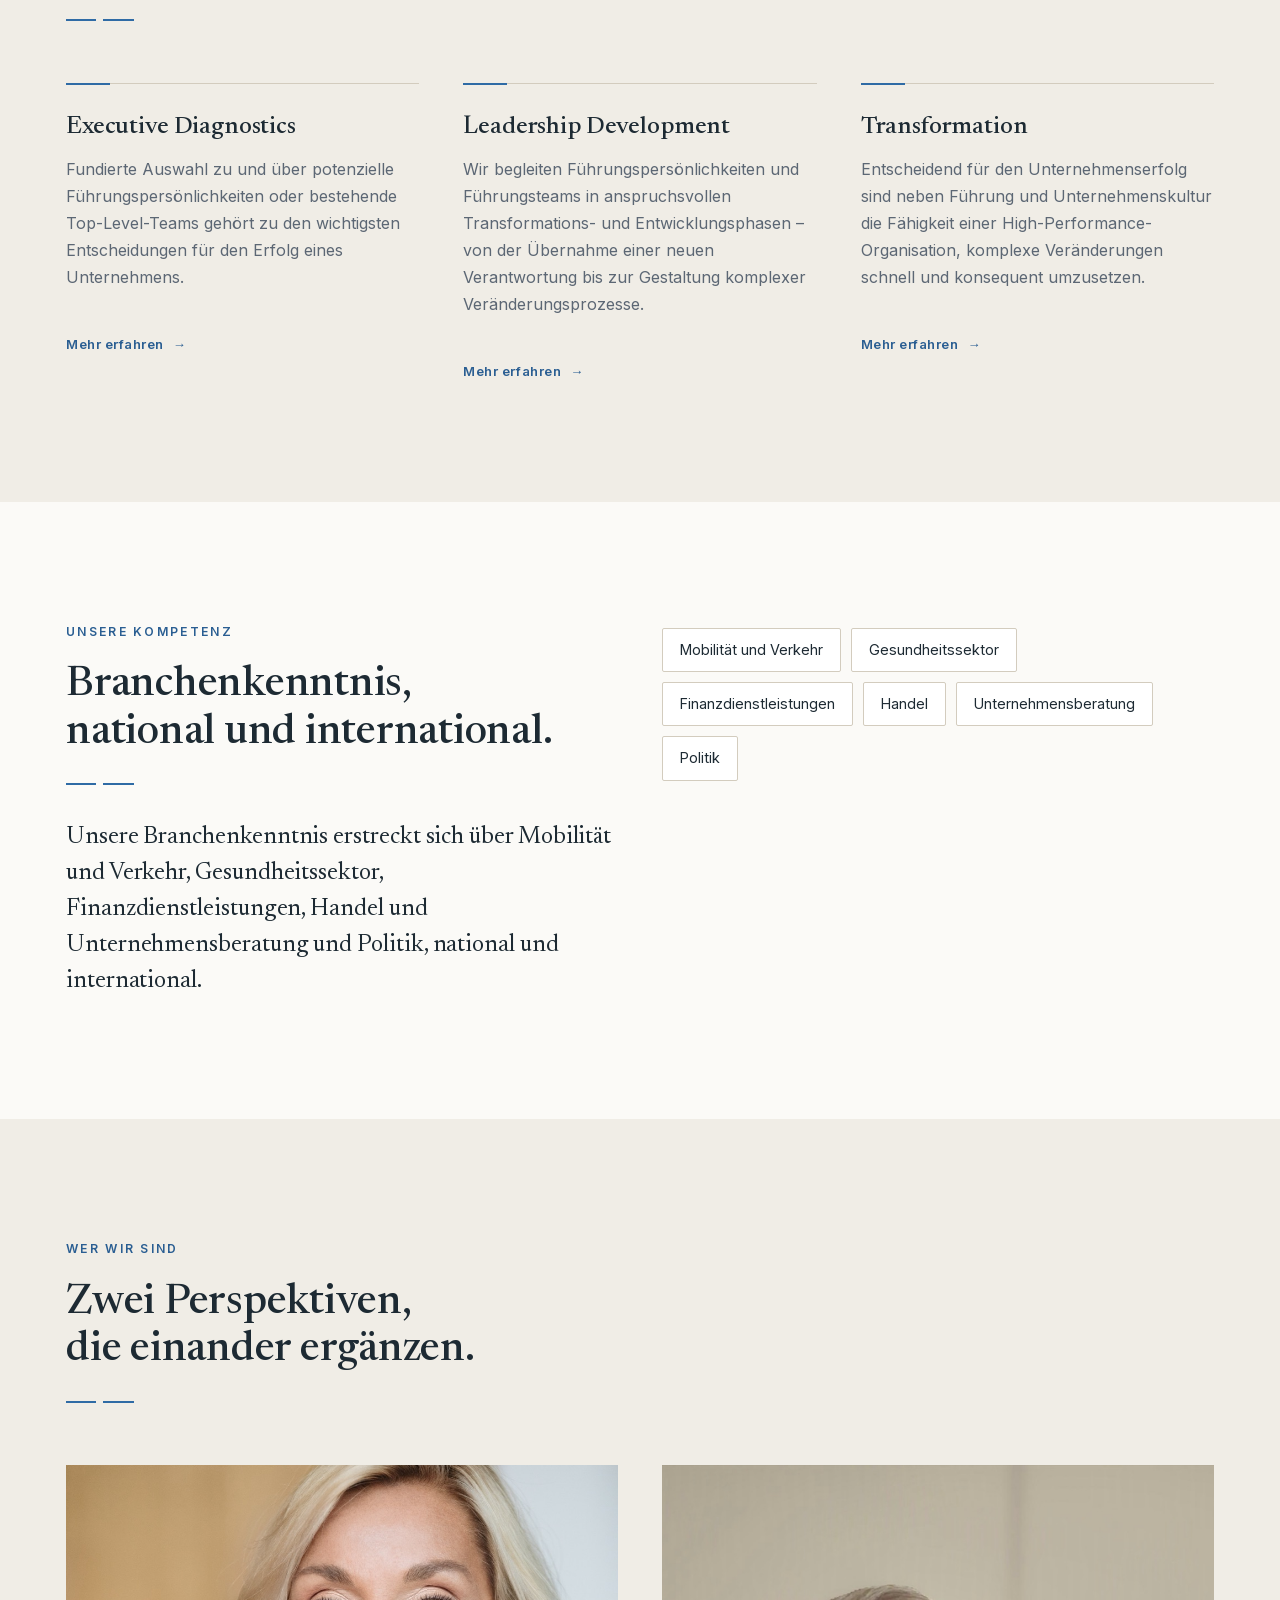
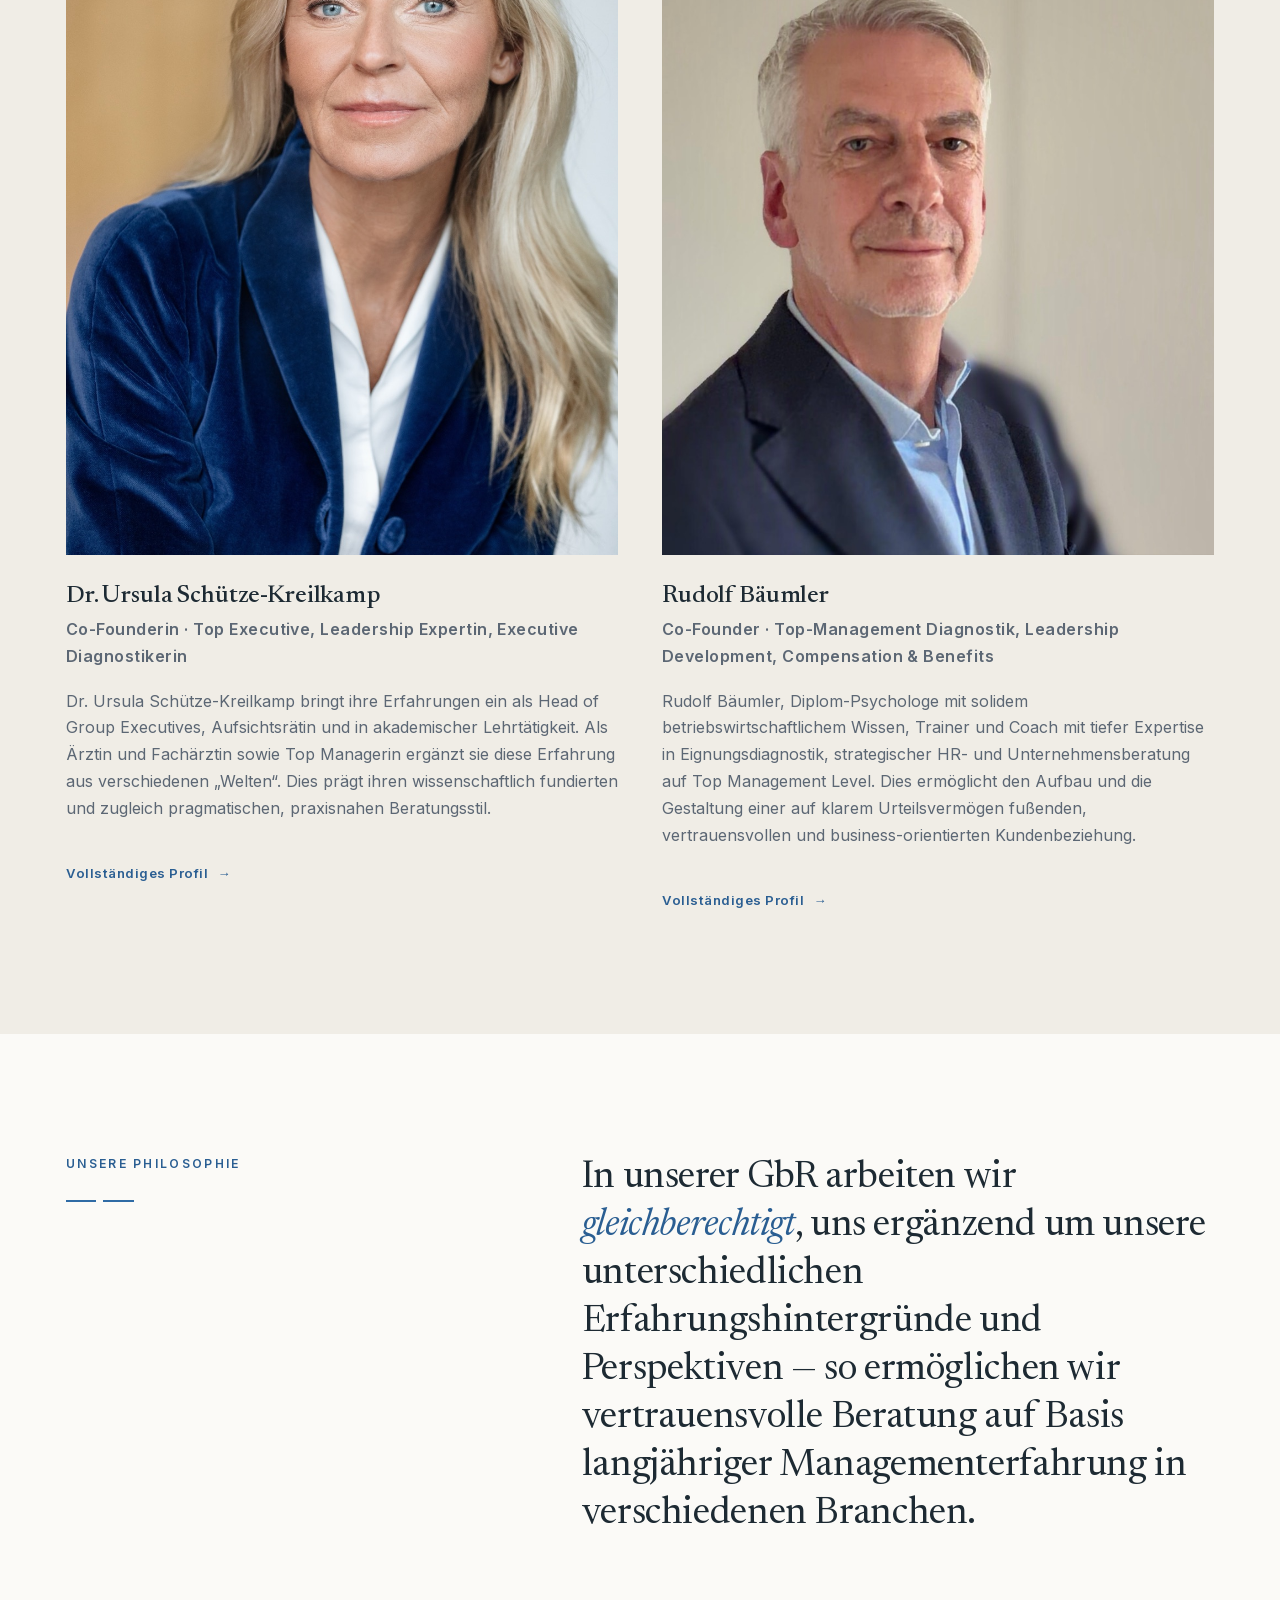
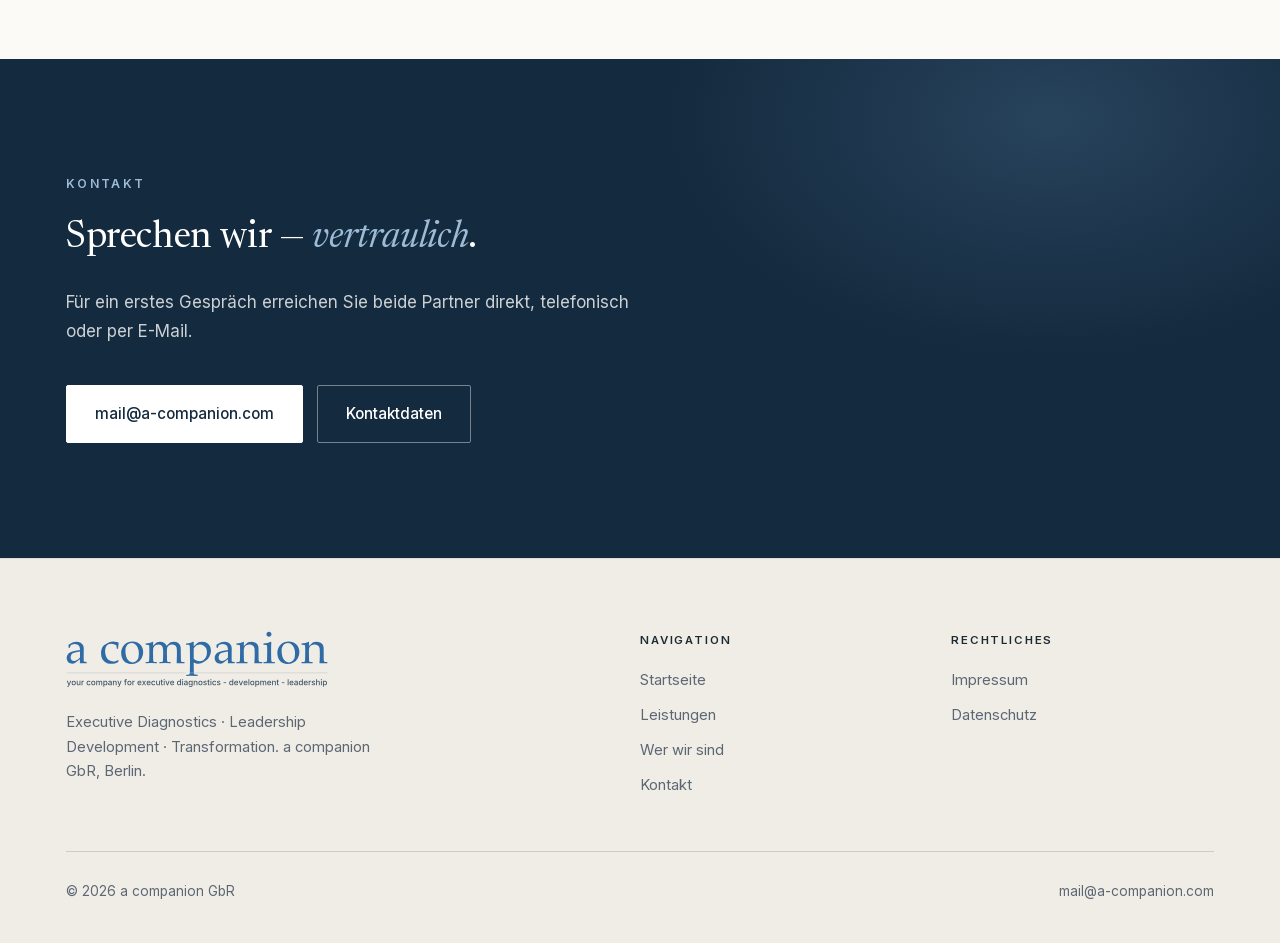
==== commit 306770dc: "Header: klar lesbare Wortmarke statt Volllogo; Claim in den Footer Die Unterzeile war bei Headergröß" ====
--- a/index.html
+++ b/index.html
@@ -38,7 +38,7 @@
 <header class="site-header">
   <div class="container site-header__inner">
     <a class="site-logo" href="index.html" aria-label="a companion — zur Startseite">
-      <img src="assets/img/logo-a-companion-full.svg" alt="a companion — your company for executive diagnostics, development, leadership" width="232" height="46">
+      <img src="assets/img/logo-a-companion.svg" alt="a companion" width="186" height="33">
     </a>
     <button class="nav-toggle" aria-expanded="false" aria-controls="nav">Menü</button>
     <nav class="nav" id="nav" aria-label="Hauptnavigation">
@@ -288,7 +288,7 @@
   <div class="container">
     <div class="site-footer__grid">
       <div class="site-footer__brand">
-        <img src="assets/img/logo-a-companion-full.svg" alt="a companion" width="216" height="43" loading="lazy">
+        <img src="assets/img/logo-a-companion-full.svg" alt="a companion — your company for executive diagnostics, development, leadership" width="260" height="57" loading="lazy">
         <p>Executive Diagnostics · Leadership Development · Transformation. a companion GbR, Berlin.</p>
       </div>
       <div>
--- a/assets/css/style.css
+++ b/assets/css/style.css
@@ -225,9 +225,9 @@
 }
 
 .site-logo { display: block; flex-shrink: 0; }
-.site-logo img { width: 232px; }
+.site-logo img { width: 190px; }
 .site-logo:hover { text-decoration: none; }
-@media (max-width: 480px) { .site-logo img { width: 196px; } }
+@media (max-width: 480px) { .site-logo img { width: 168px; } }
 
 .nav ul { display: flex; align-items: center; gap: 36px; }
 
@@ -596,7 +596,7 @@
   .site-footer__grid { grid-template-columns: 1fr 1fr; gap: 40px; }
   .site-footer__brand { grid-column: 1 / -1; }
 }
-.site-footer__brand img { width: 216px; margin-bottom: 20px; }
+.site-footer__brand img { width: 262px; margin-bottom: 22px; }
 .site-footer__brand p { color: var(--muted); max-width: 36ch; font-size: .92rem; }
 
 .footer-head {
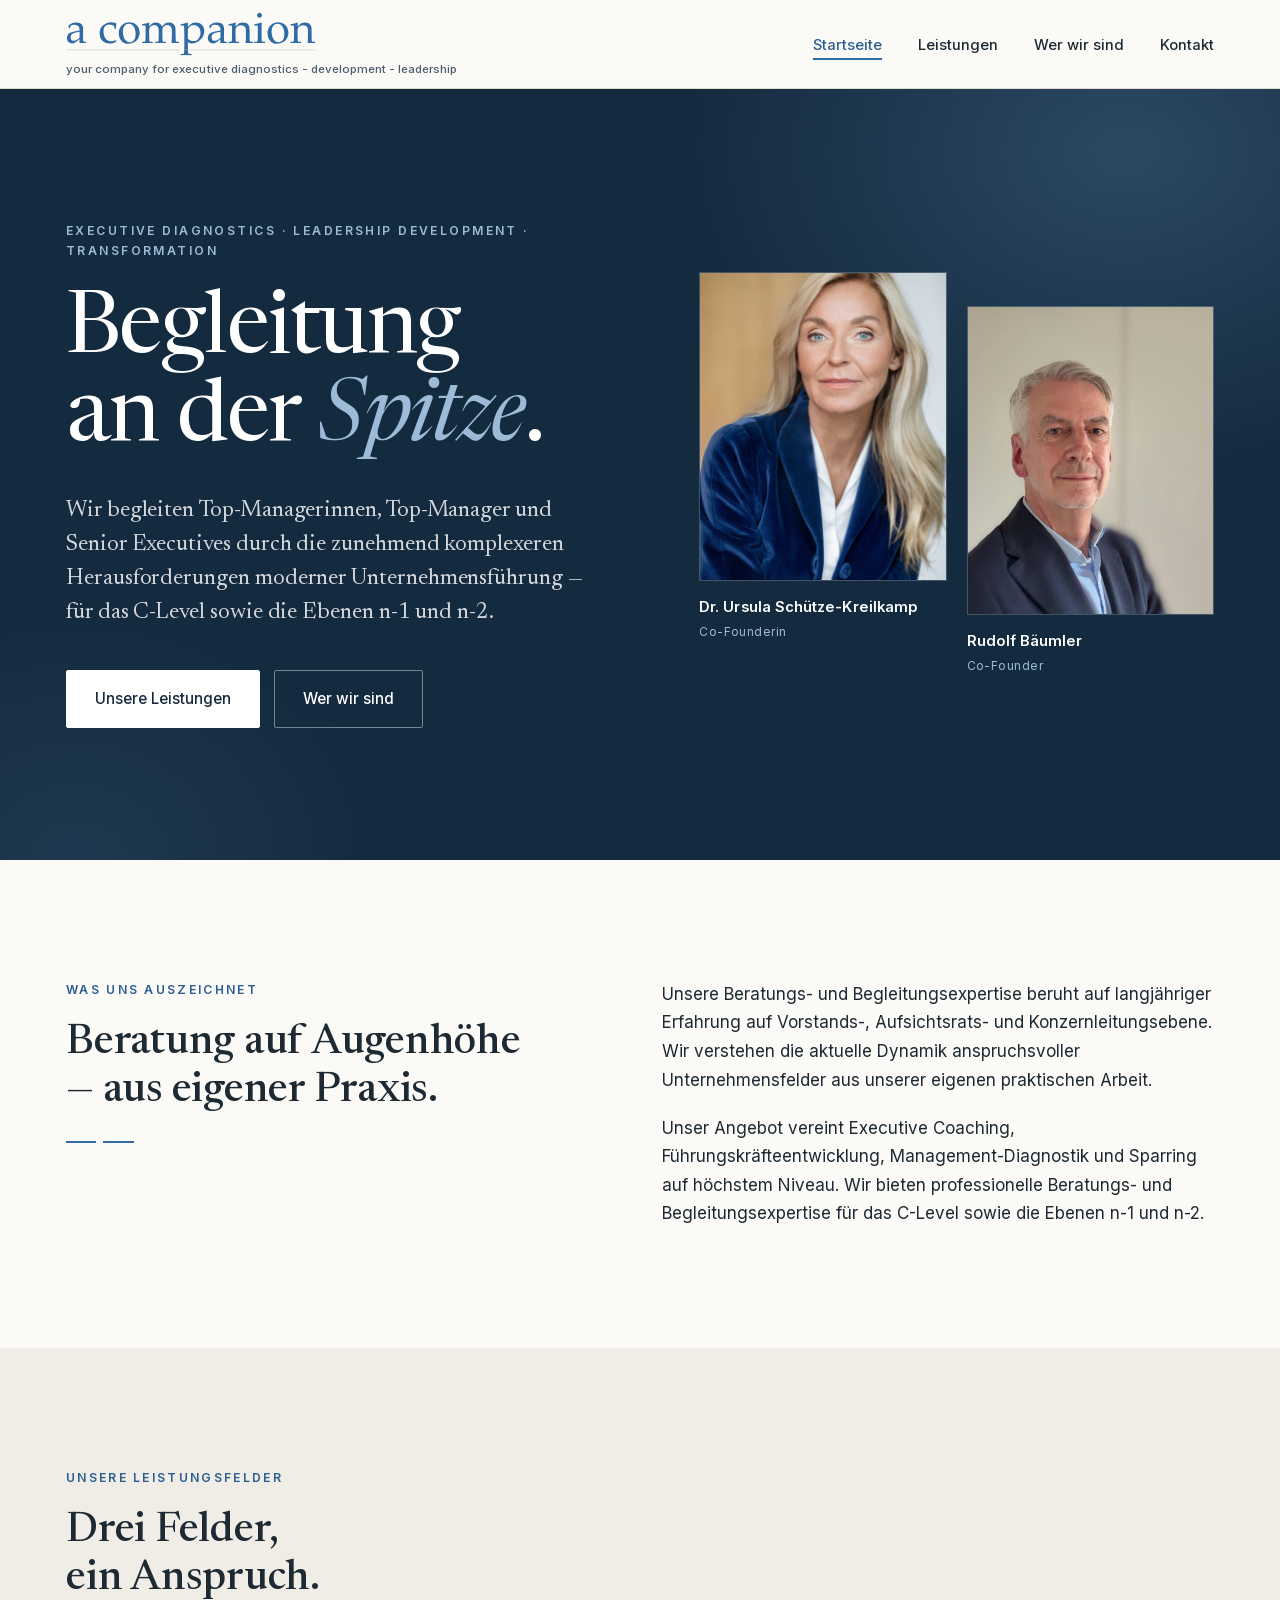
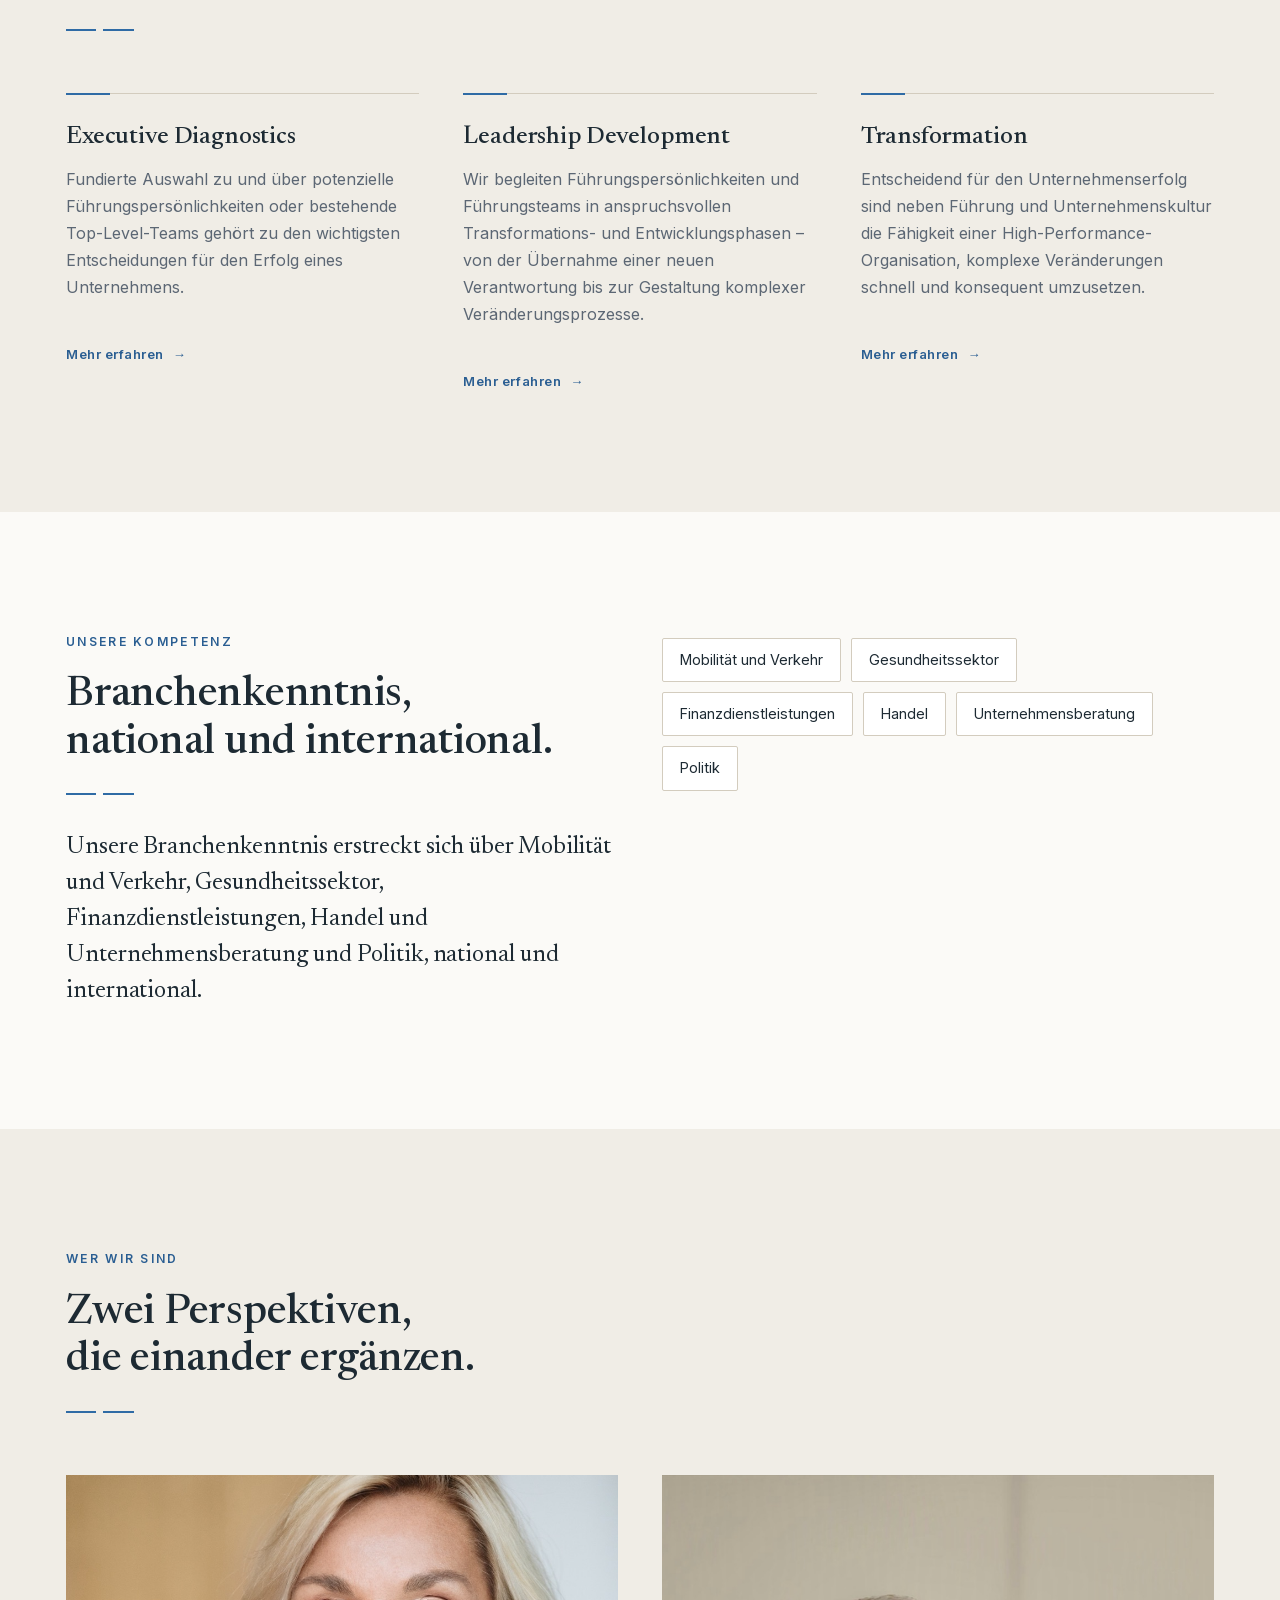
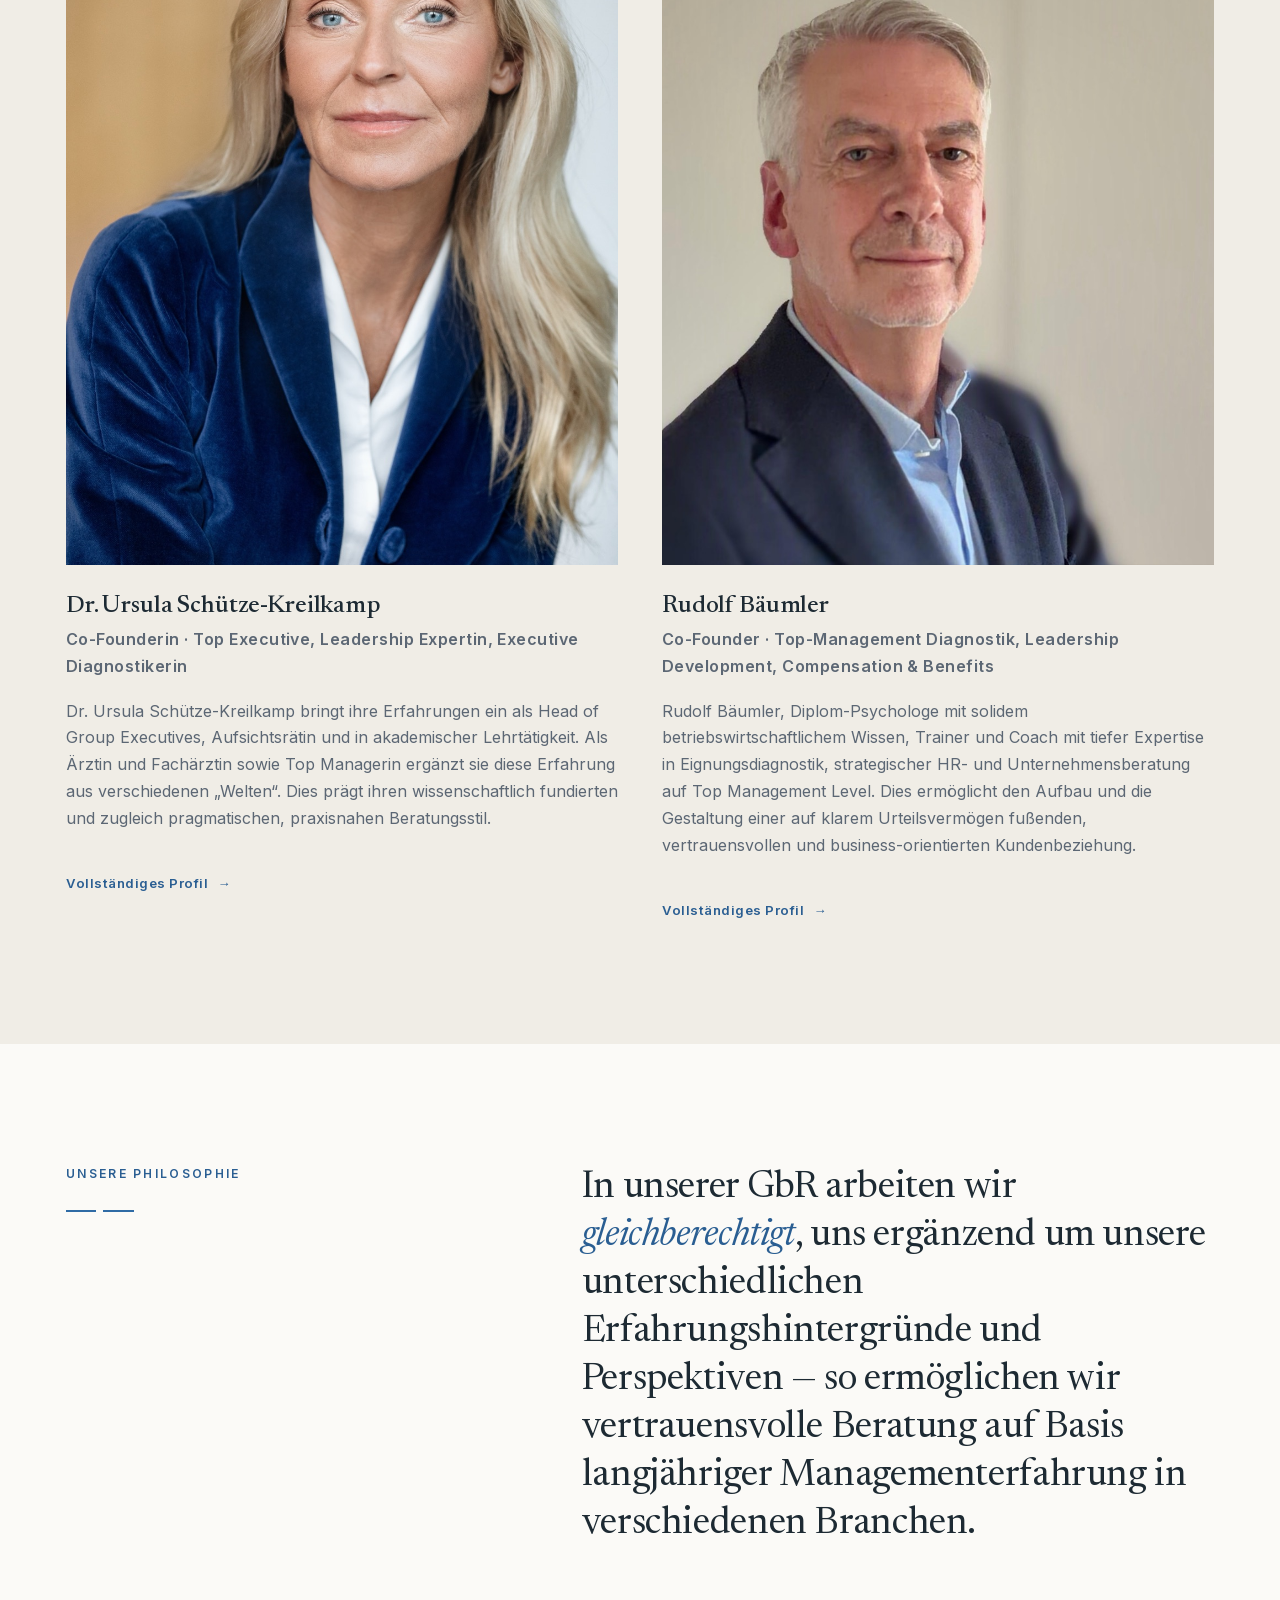
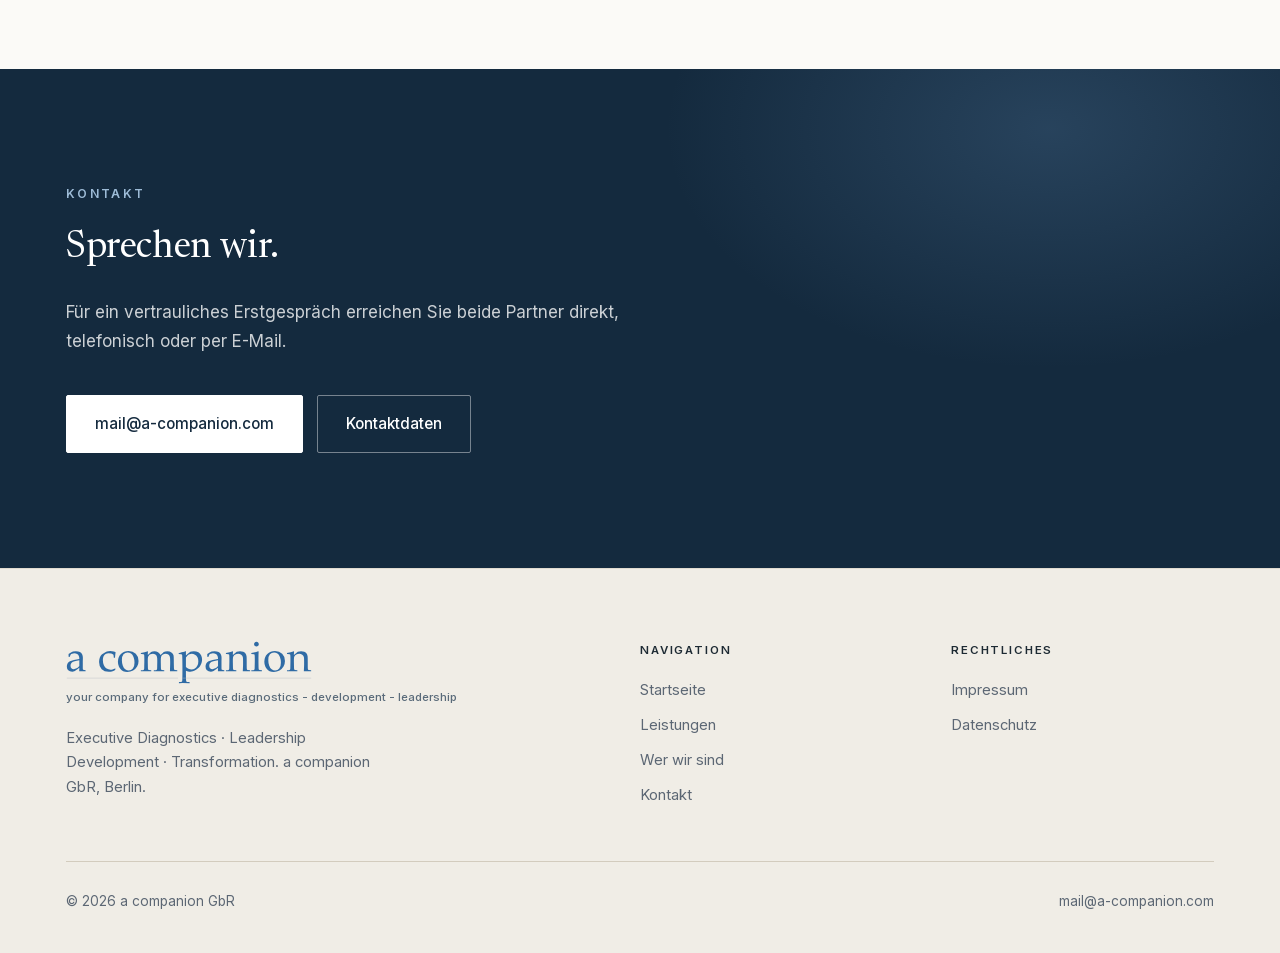
==== commit 343be369: "Claim als lesbarer HTML-Text unter der Wortmarke; Logo-Balance justiert - Claim (Unterzeile) jetzt e" ====
--- a/index.html
+++ b/index.html
@@ -37,8 +37,9 @@
 
 <header class="site-header">
   <div class="container site-header__inner">
-    <a class="site-logo" href="index.html" aria-label="a companion — zur Startseite">
-      <img src="assets/img/logo-a-companion.svg" alt="a companion" width="186" height="33">
+    <a class="site-logo" href="index.html" aria-label="a companion — your company for executive diagnostics, development, leadership">
+      <img src="assets/img/logo-a-companion.svg" alt="" width="202" height="35">
+      <span class="logo-tag">your company for executive diagnostics - development - leadership</span>
     </a>
     <button class="nav-toggle" aria-expanded="false" aria-controls="nav">Menü</button>
     <nav class="nav" id="nav" aria-label="Hauptnavigation">
@@ -270,10 +271,10 @@
   <section class="cta">
     <div class="container">
       <p class="eyebrow" style="color:var(--blue-soft)">Kontakt</p>
-      <p class="pull">Sprechen wir — <em>vertraulich</em>.</p>
+      <p class="pull">Sprechen wir.</p>
       <p style="margin-top:26px">
-        Für ein erstes Gespräch erreichen Sie beide Partner direkt, telefonisch
-        oder per E-Mail.
+        Für ein vertrauliches Erstgespräch erreichen Sie beide Partner direkt,
+        telefonisch oder per E-Mail.
       </p>
       <div class="btn-row">
         <a class="btn btn--primary" href="mailto:mail@a-companion.com">mail@a-companion.com</a>
@@ -288,7 +289,10 @@
   <div class="container">
     <div class="site-footer__grid">
       <div class="site-footer__brand">
-        <img src="assets/img/logo-a-companion-full.svg" alt="a companion — your company for executive diagnostics, development, leadership" width="260" height="57" loading="lazy">
+        <span class="site-footer__logo">
+          <img src="assets/img/logo-a-companion.svg" alt="" width="216" height="38" loading="lazy">
+          <span class="logo-tag">your company for executive diagnostics - development - leadership</span>
+        </span>
         <p>Executive Diagnostics · Leadership Development · Transformation. a companion GbR, Berlin.</p>
       </div>
       <div>
--- a/assets/css/style.css
+++ b/assets/css/style.css
@@ -221,13 +221,28 @@
 
 .site-header__inner {
   display: flex; align-items: center; justify-content: space-between;
-  gap: 24px; min-height: 78px;
-}
-
-.site-logo { display: block; flex-shrink: 0; }
-.site-logo img { width: 190px; }
+  gap: 24px; min-height: 88px;
+}
+@media (max-width: 720px) { .site-header__inner { min-height: 74px; } }
+
+.site-logo { display: inline-flex; flex-direction: column; gap: 8px; flex-shrink: 0; }
+.site-logo img { display: block; width: 250px; }
 .site-logo:hover { text-decoration: none; }
-@media (max-width: 480px) { .site-logo img { width: 168px; } }
+
+/* Claim als echter, lesbarer HTML-Text unter der Wortmarke */
+.logo-tag {
+  font-family: var(--sans);
+  font-weight: 500;
+  color: #4C5D6E;
+  white-space: nowrap;
+  line-height: 1;
+}
+.site-logo .logo-tag { font-size: 11.5px; letter-spacing: .002em; }
+
+@media (max-width: 720px) {
+  .site-logo img { width: 194px; }
+  .site-logo .logo-tag { display: none; }
+}
 
 .nav ul { display: flex; align-items: center; gap: 36px; }
 
@@ -596,7 +611,10 @@
   .site-footer__grid { grid-template-columns: 1fr 1fr; gap: 40px; }
   .site-footer__brand { grid-column: 1 / -1; }
 }
-.site-footer__brand img { width: 262px; margin-bottom: 22px; }
+.site-footer__logo { display: inline-flex; flex-direction: column; gap: 8px; margin-bottom: 22px; }
+.site-footer__logo img { display: block; width: 246px; max-width: 100%; }
+.site-footer__logo .logo-tag { font-size: 11.5px; letter-spacing: .002em; color: #5A6B7A; }
+@media (max-width: 440px) { .site-footer__logo .logo-tag { white-space: normal; line-height: 1.4; } }
 .site-footer__brand p { color: var(--muted); max-width: 36ch; font-size: .92rem; }
 
 .footer-head {
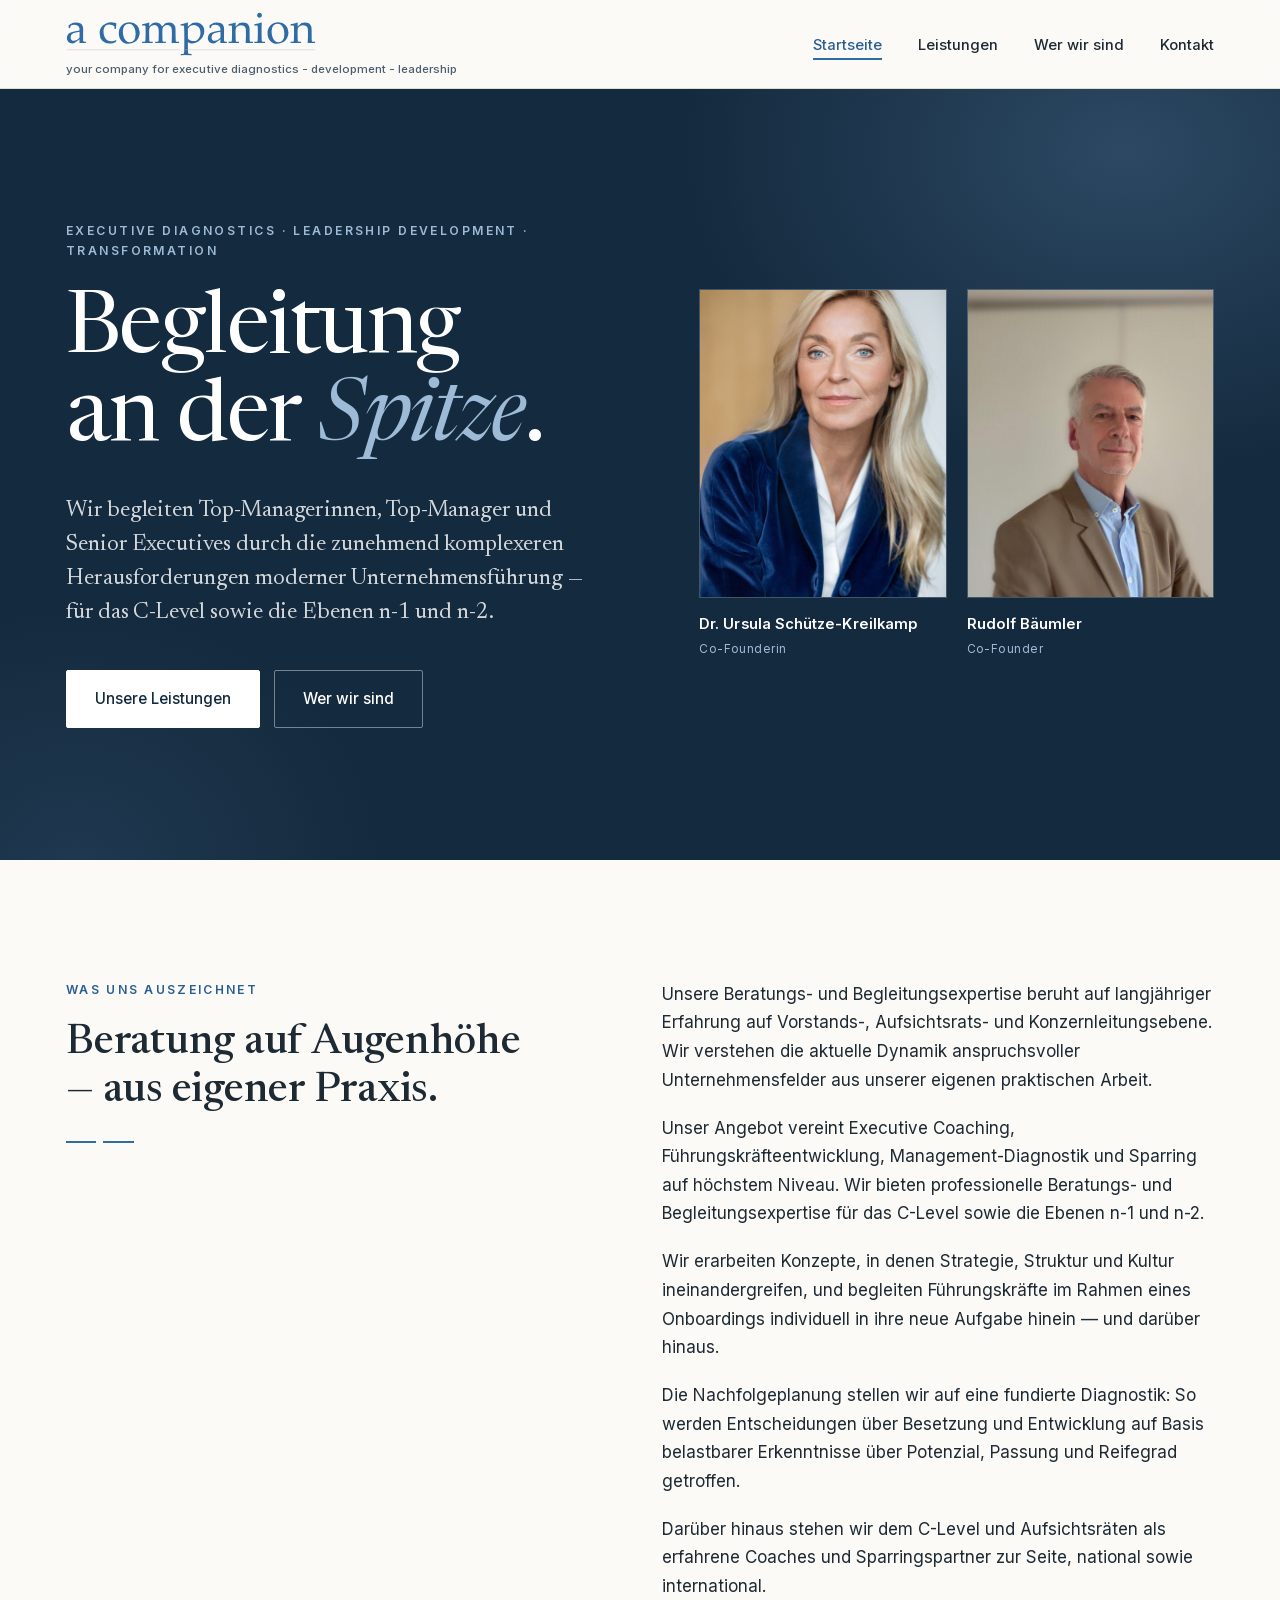
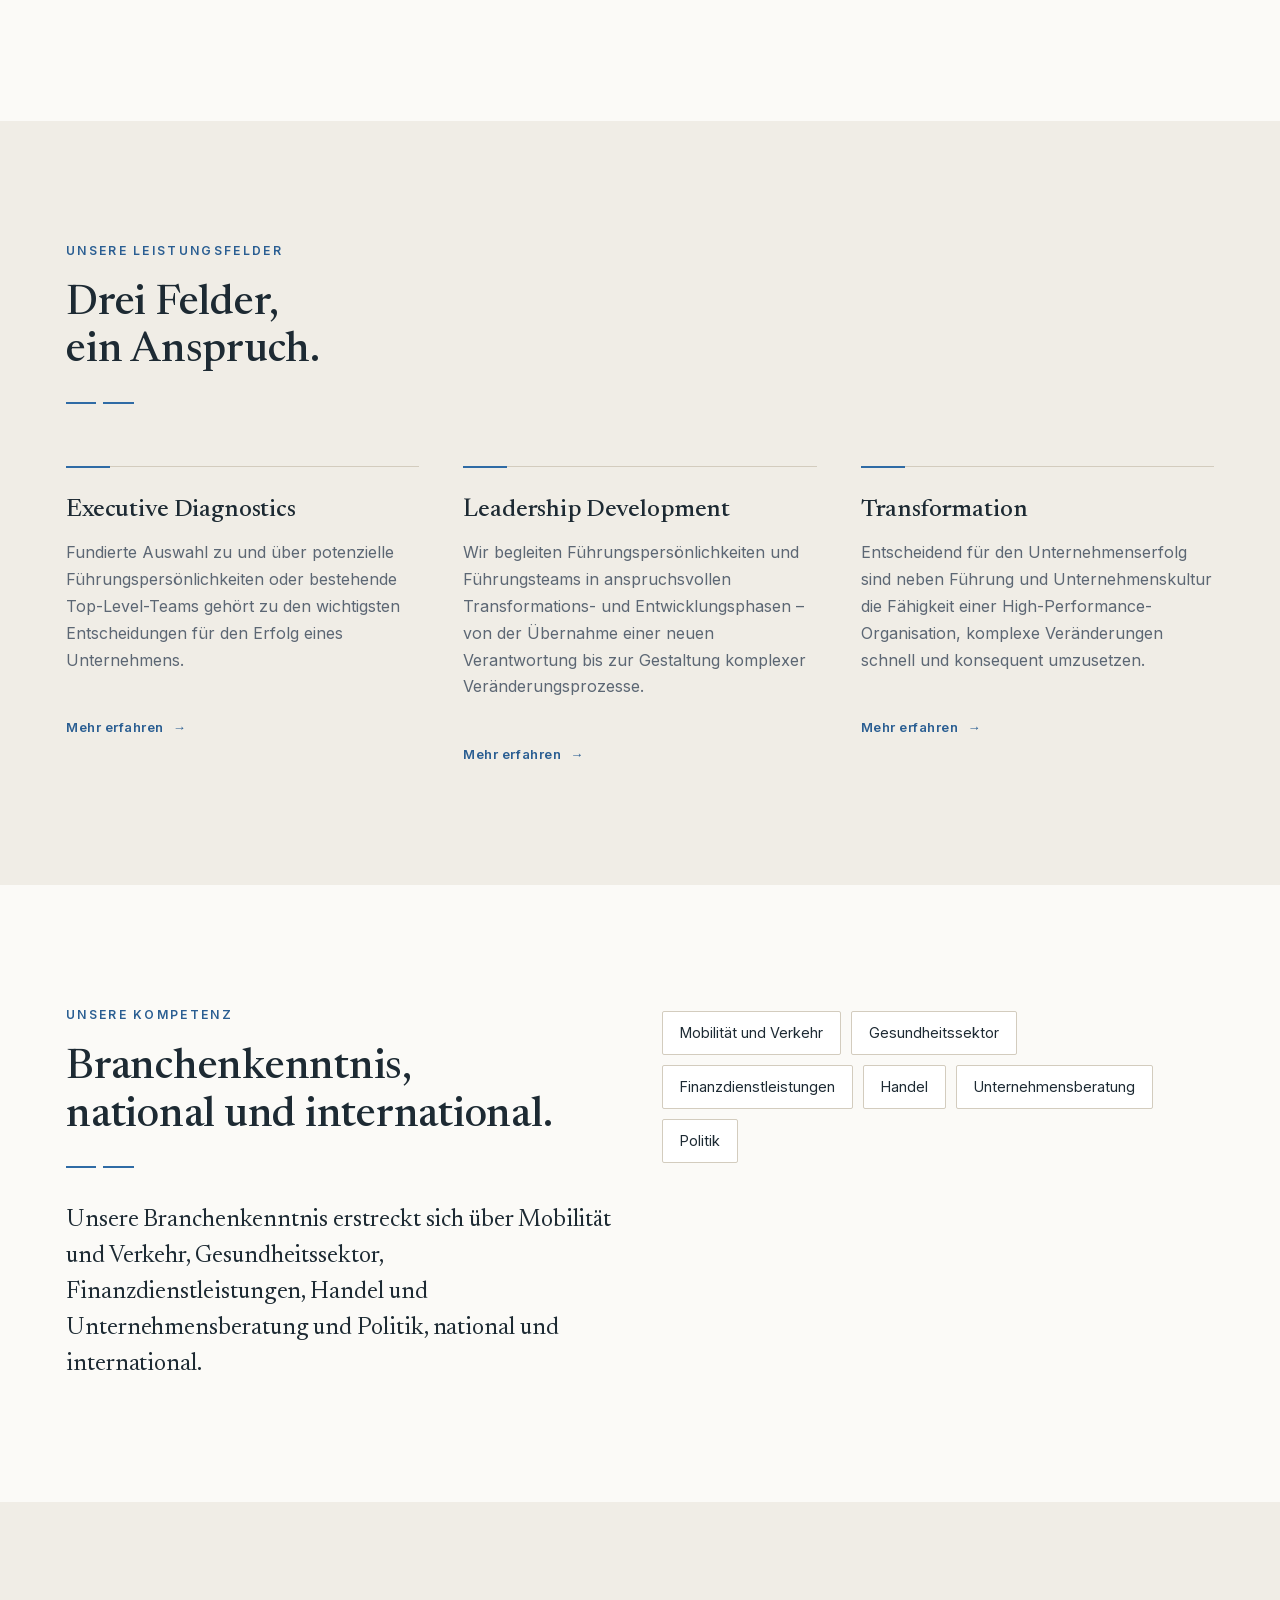
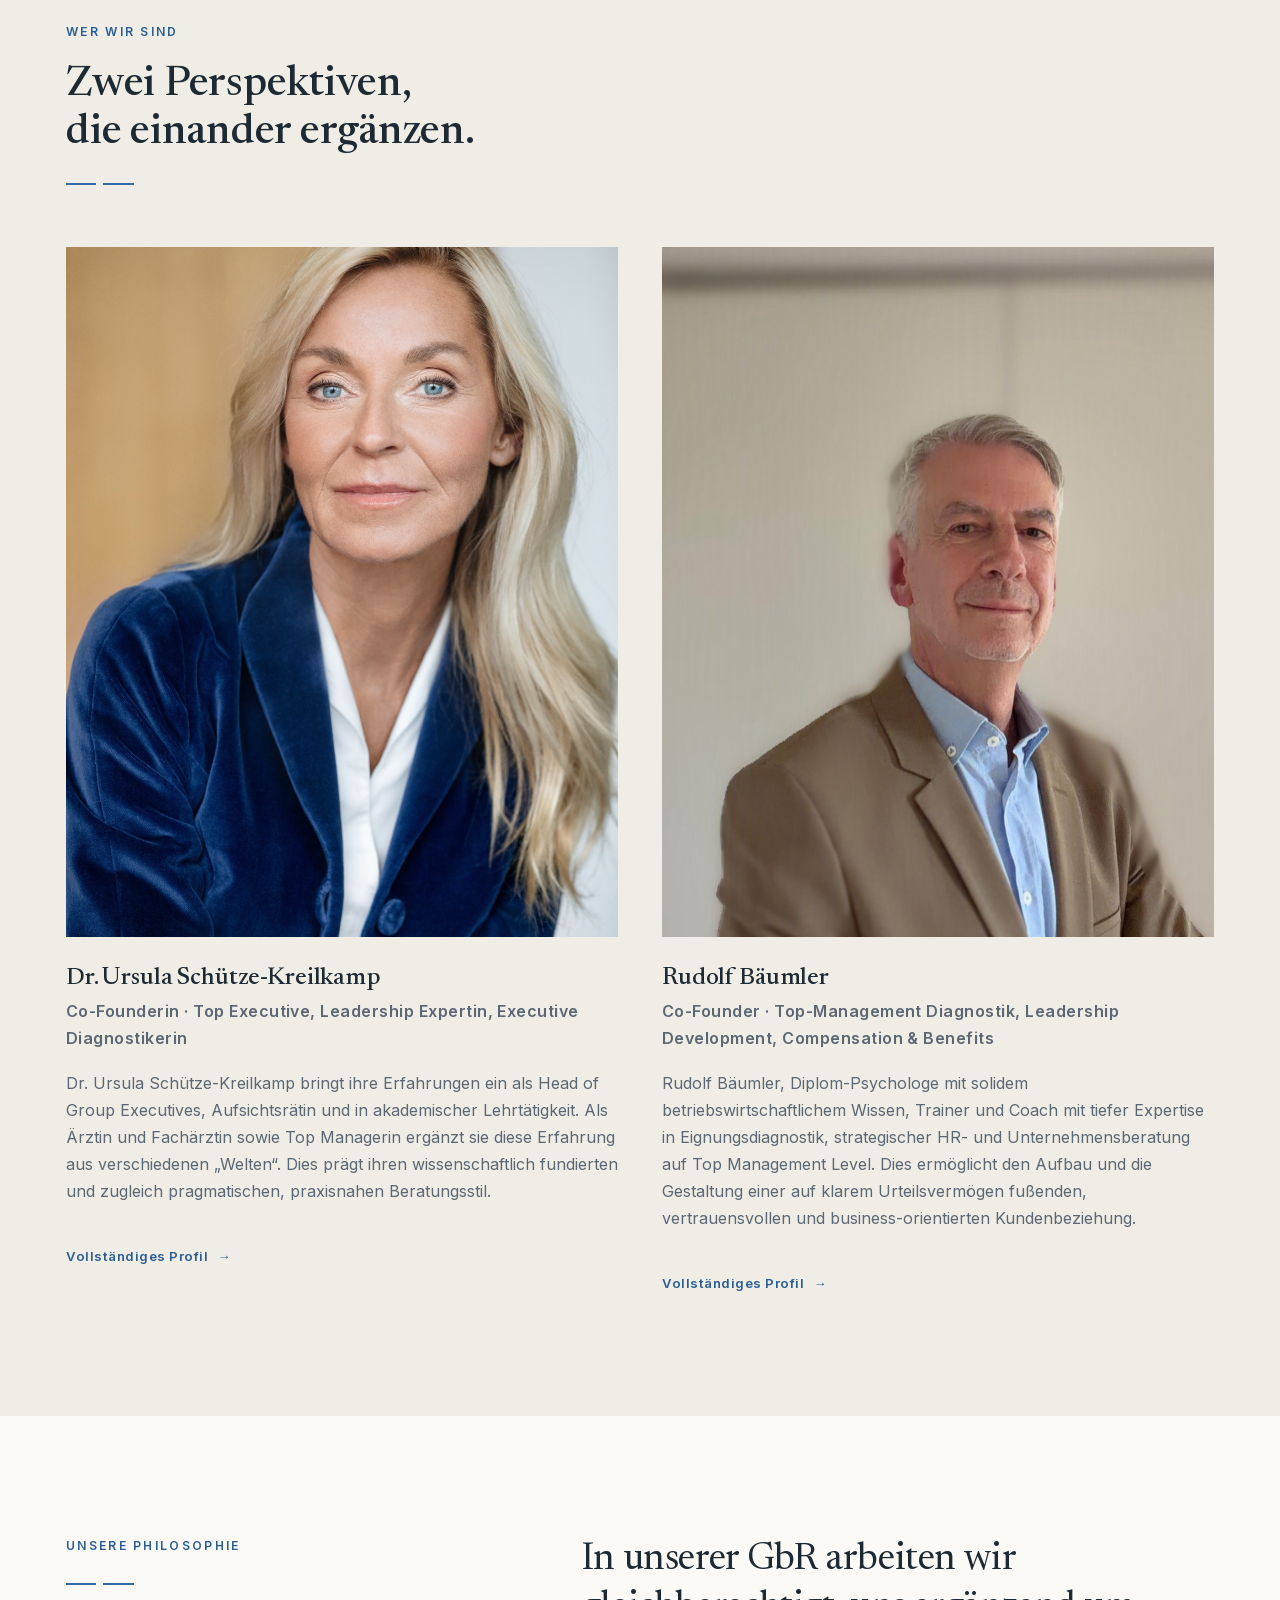
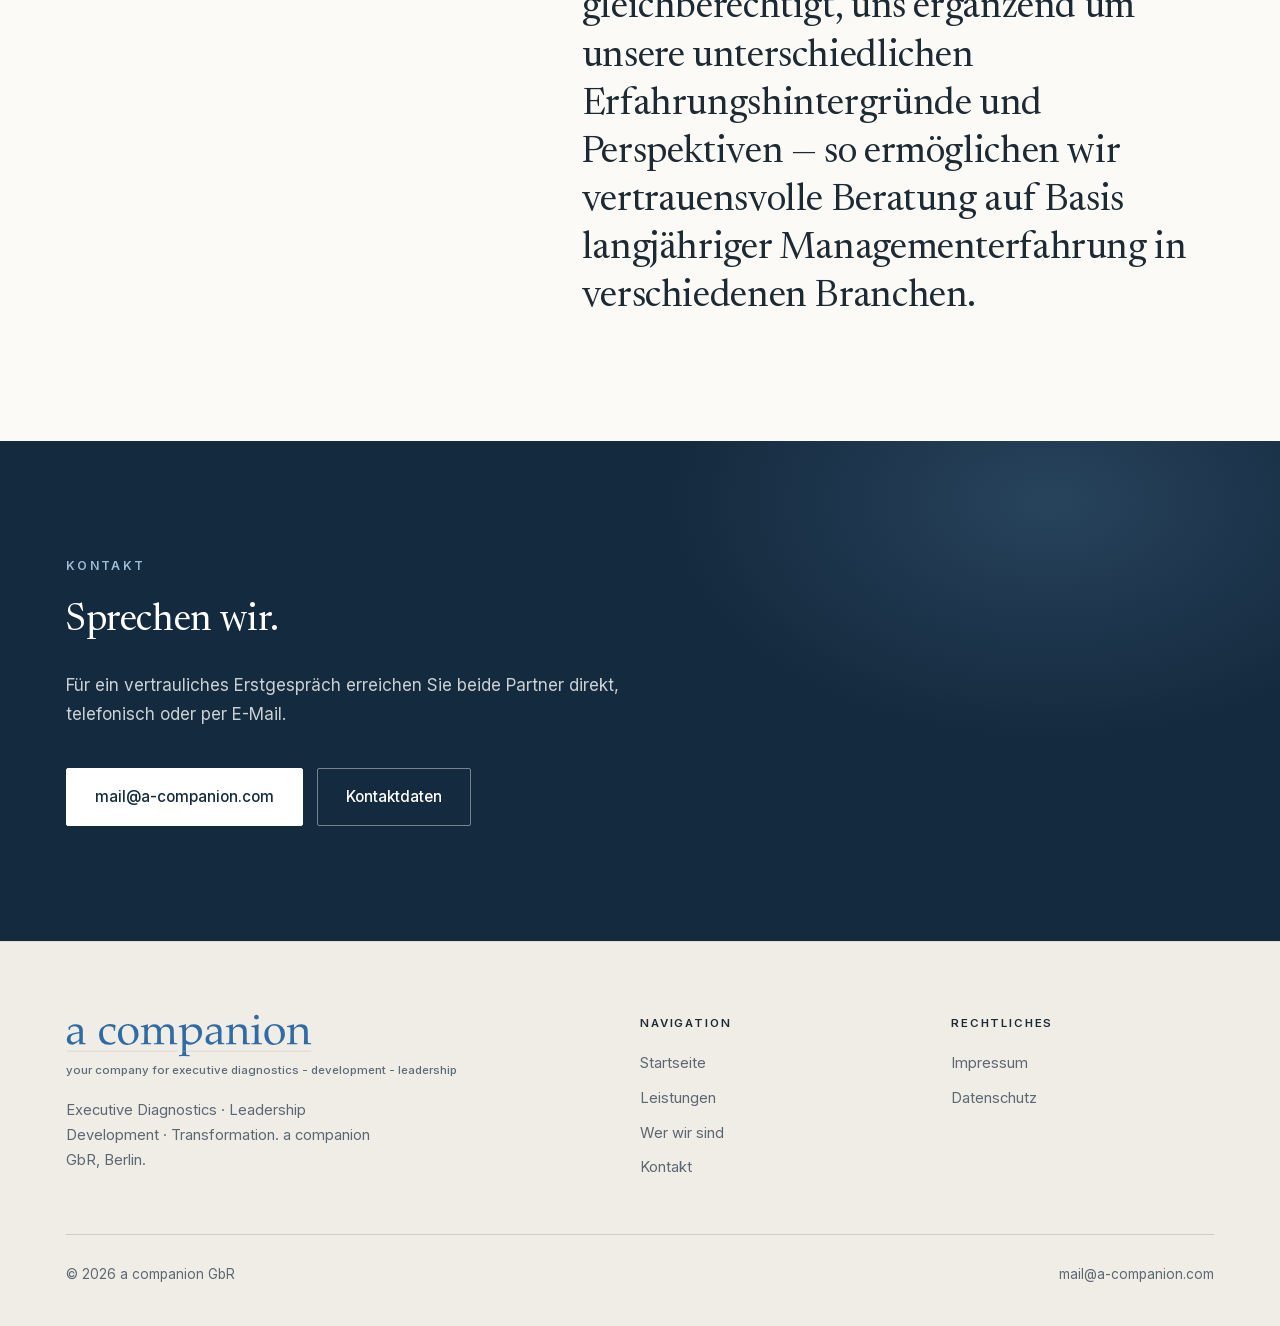
==== commit 9ccfa421: "Kundenfeedback (Runde 1) eingearbeitet - Startseite: beide Partner-Porträts auf gleicher Ebene (kein" ====
--- a/index.html
+++ b/index.html
@@ -86,7 +86,7 @@
         <figure class="portrait">
           <div class="portrait__frame">
             <img src="assets/img/rudolf-baeumler.jpg"
-                 alt="Porträt von Rudolf Bäumler" width="1000" height="1058">
+                 alt="Porträt von Rudolf Bäumler" width="1000" height="1321">
           </div>
           <figcaption>
             <span class="portrait__name">Rudolf Bäumler</span>
@@ -118,6 +118,22 @@
             Management-Diagnostik und Sparring auf höchstem Niveau. Wir bieten
             professionelle Beratungs- und Begleitungsexpertise für das C-Level
             sowie die Ebenen n-1 und n-2.
+          </p>
+          <p>
+            Wir erarbeiten Konzepte, in denen Strategie, Struktur und Kultur
+            ineinandergreifen, und begleiten Führungskräfte im Rahmen eines
+            Onboardings individuell in ihre neue Aufgabe hinein — und darüber
+            hinaus.
+          </p>
+          <p>
+            Die Nachfolgeplanung stellen wir auf eine fundierte Diagnostik: So
+            werden Entscheidungen über Besetzung und Entwicklung auf Basis
+            belastbarer Erkenntnisse über Potenzial, Passung und Reifegrad
+            getroffen.
+          </p>
+          <p>
+            Darüber hinaus stehen wir dem C-Level und Aufsichtsräten als erfahrene
+            Coaches und Sparringspartner zur Seite, national sowie international.
           </p>
         </div>
       </div>
@@ -229,7 +245,7 @@
           <div class="person-teaser__photo">
             <img src="assets/img/rudolf-baeumler.jpg"
                  alt="Porträt von Rudolf Bäumler"
-                 width="1000" height="1058" loading="lazy">
+                 width="1000" height="1321" loading="lazy">
           </div>
           <h3>Rudolf Bäumler</h3>
           <p class="person-teaser__role">Co-Founder · Top-Management Diagnostik, Leadership Development, Compensation &amp; Benefits</p>
@@ -257,7 +273,7 @@
         </div>
         <div>
           <blockquote class="pull">
-            In unserer GbR arbeiten wir <em>gleichberechtigt</em>, uns ergänzend um
+            In unserer GbR arbeiten wir gleichberechtigt, uns ergänzend um
             unsere unterschiedlichen Erfahrungshintergründe und Perspektiven — so
             ermöglichen wir vertrauensvolle Beratung auf Basis langjähriger
             Managementerfahrung in verschiedenen Branchen.
--- a/assets/css/style.css
+++ b/assets/css/style.css
@@ -332,9 +332,7 @@
 @media (max-width: 940px)  { .hero__gallery { max-width: 520px; } }
 @media (max-width: 420px)  { .hero__gallery { grid-template-columns: 1fr 1fr; gap: 12px; } }
 
-.portrait { margin: 0; }
-.portrait:nth-child(2) { margin-top: 34px; }        /* dezenter Versatz */
-@media (max-width: 940px) { .portrait:nth-child(2) { margin-top: 0; } }
+.portrait { margin: 0; }        /* beide Porträts auf gleicher Ebene */
 
 .portrait__frame {
   aspect-ratio: 4 / 5; overflow: hidden;
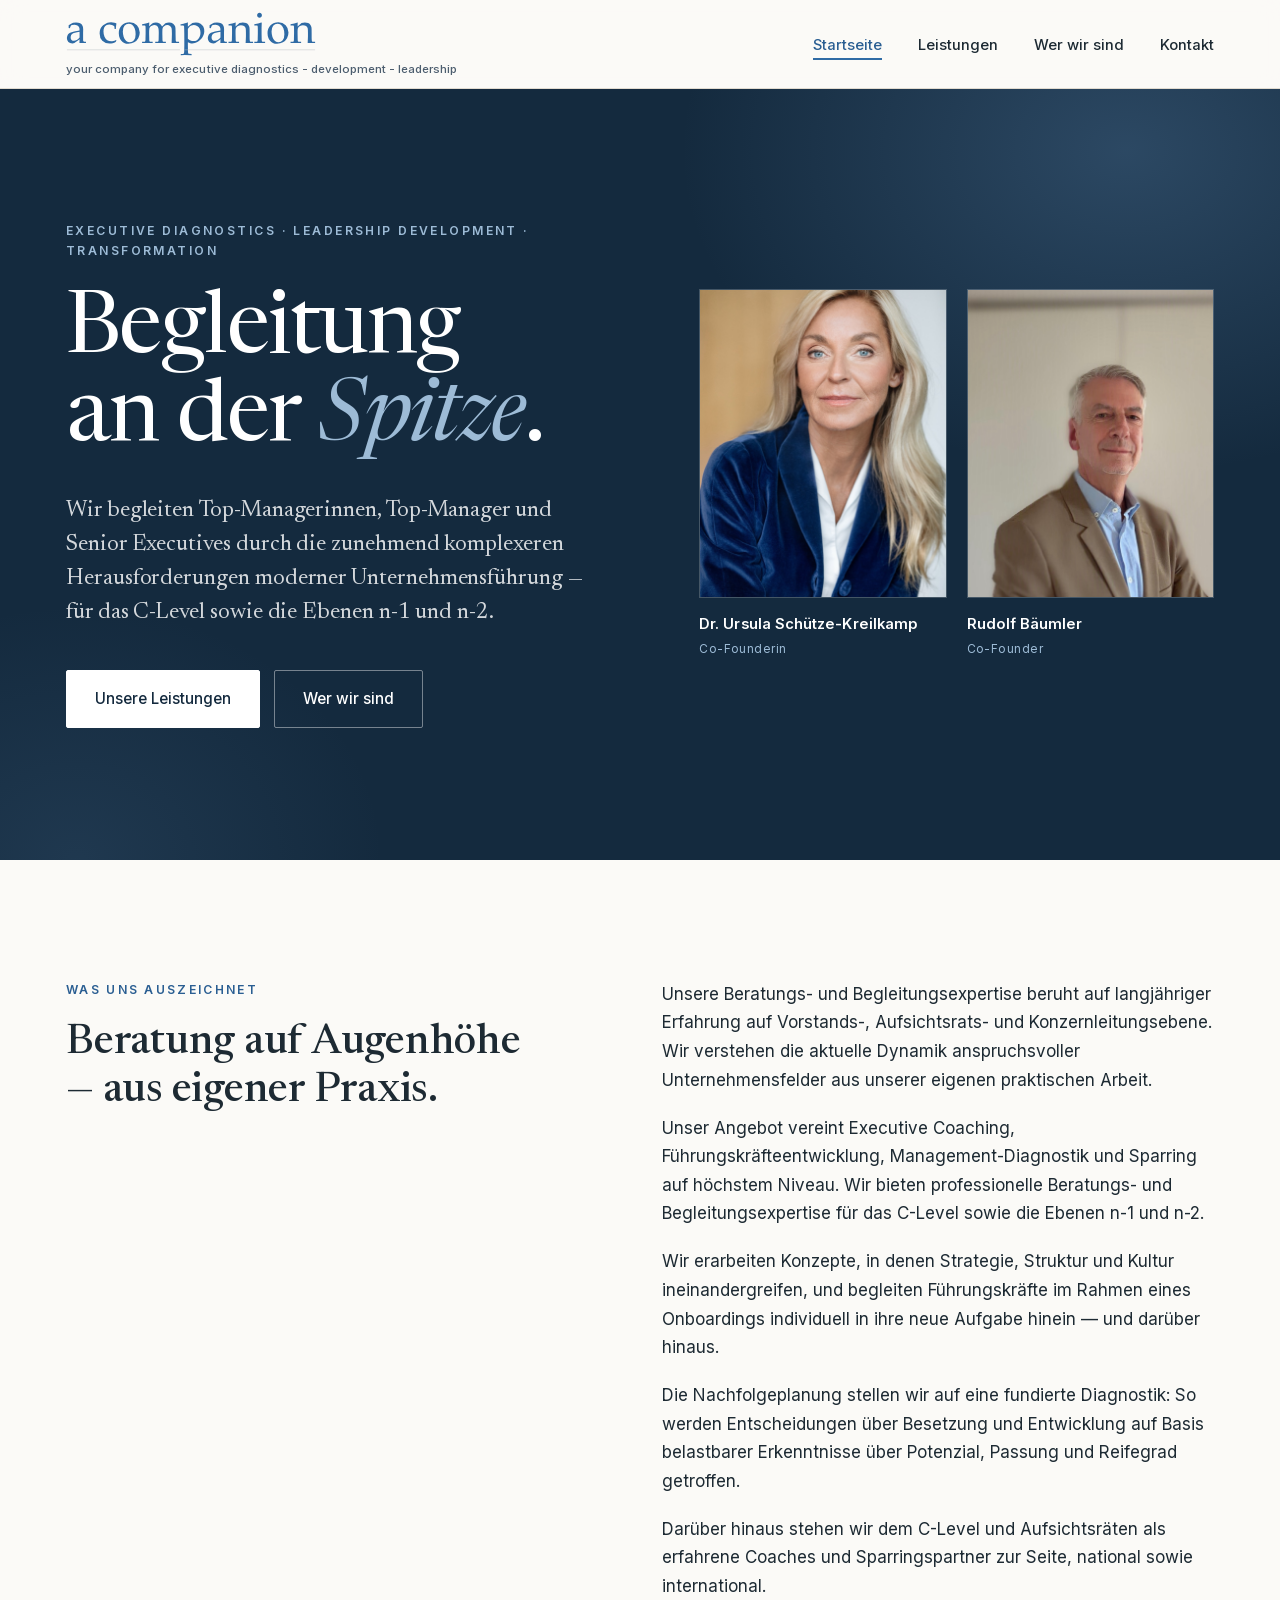
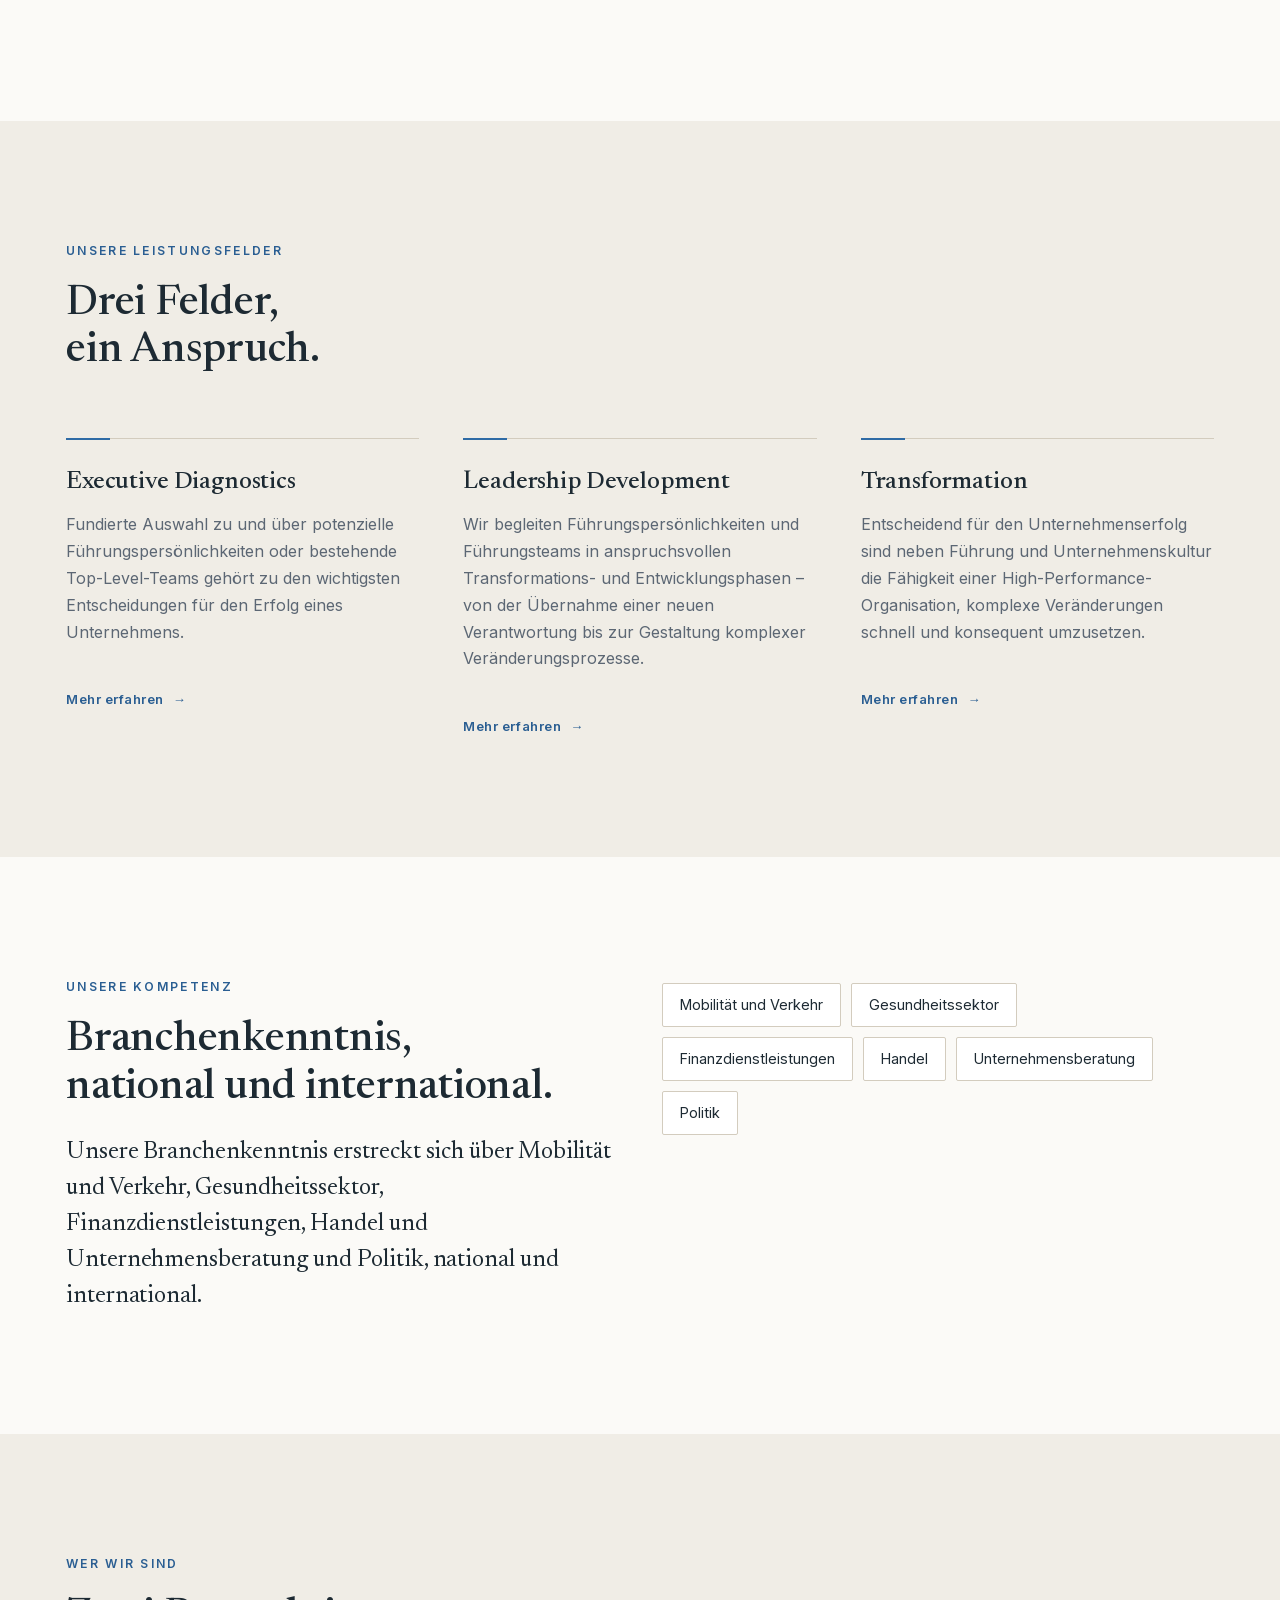
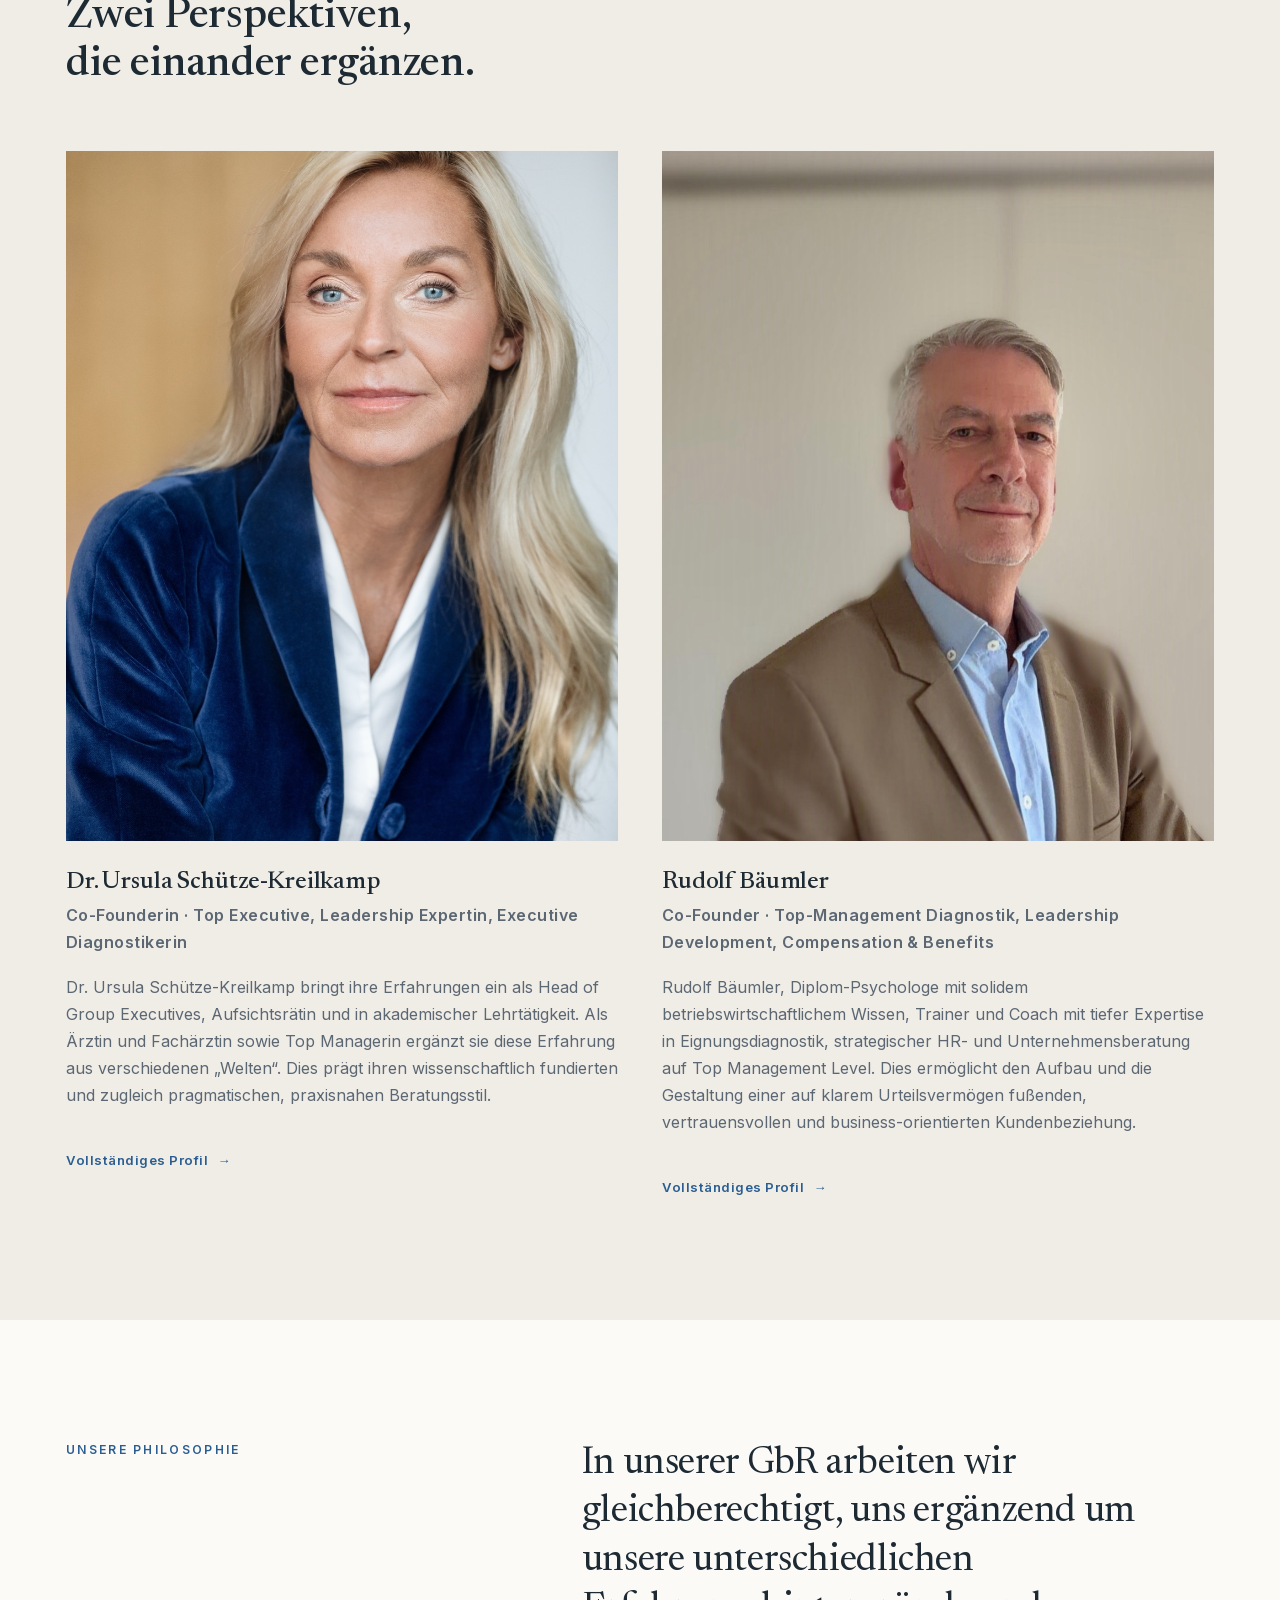
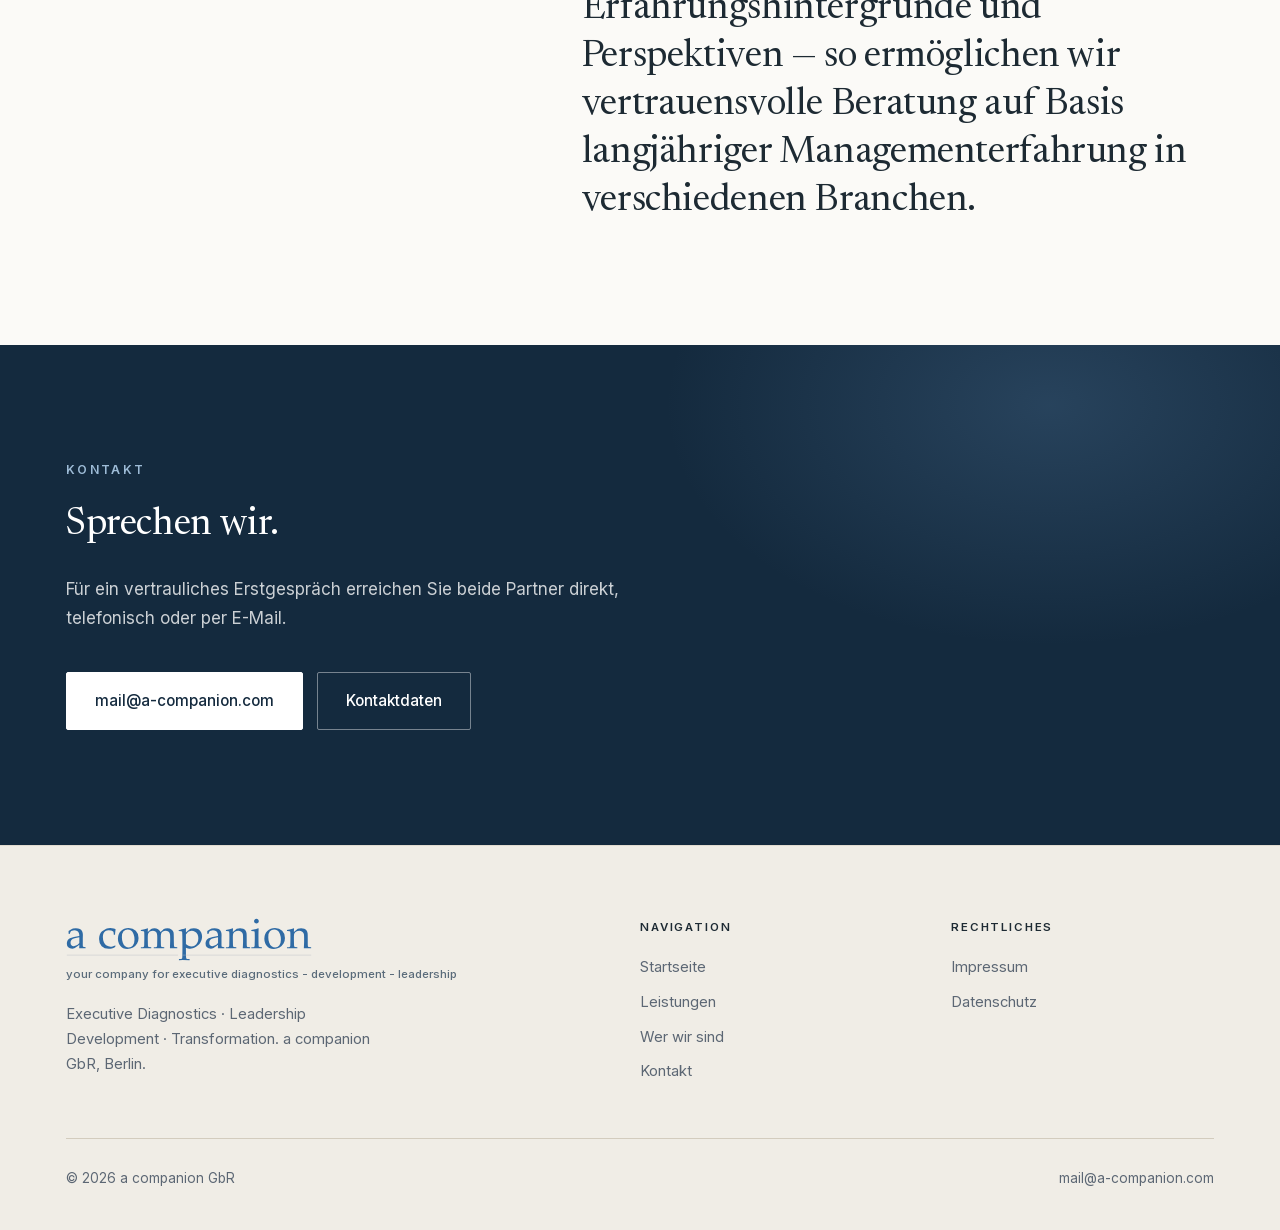
==== commit 9cc2be13: "Zierlinien unter den Überschriften entfernt (Kundenwunsch) - alle <hr class="rule"> entfernt - Abstä" ====
--- a/index.html
+++ b/index.html
@@ -104,7 +104,6 @@
         <div>
           <p class="eyebrow">Was uns auszeichnet</p>
           <h2>Beratung auf Augenhöhe — aus eigener Praxis.</h2>
-          <hr class="rule">
         </div>
         <div class="measure">
           <p>
@@ -146,7 +145,6 @@
       <div class="section-head">
         <p class="eyebrow">Unsere Leistungsfelder</p>
         <h2>Drei Felder, ein Anspruch.</h2>
-        <hr class="rule">
       </div>
 
       <div class="grid grid--3">
@@ -191,7 +189,6 @@
         <div>
           <p class="eyebrow">Unsere Kompetenz</p>
           <h2>Branchenkenntnis, national und international.</h2>
-          <hr class="rule">
           <p class="lede measure">
             Unsere Branchenkenntnis erstreckt sich über Mobilität und Verkehr,
             Gesundheitssektor, Finanzdienstleistungen, Handel und
@@ -218,7 +215,6 @@
       <div class="section-head">
         <p class="eyebrow">Wer wir sind</p>
         <h2>Zwei Perspektiven, die einander ergänzen.</h2>
-        <hr class="rule">
       </div>
 
       <div class="grid grid--2">
@@ -269,7 +265,6 @@
       <div class="split">
         <div>
           <p class="eyebrow">Unsere Philosophie</p>
-          <hr class="rule">
         </div>
         <div>
           <blockquote class="pull">
--- a/assets/css/style.css
+++ b/assets/css/style.css
@@ -209,6 +209,11 @@
 
 .section-head { margin-bottom: 62px; max-width: 40ch; }
 .section-head .lede { color: var(--muted); }
+
+/* Abstand nach Überschriften (ersetzt die entfernten Zierlinien) */
+:where(h1, h2) + .lede,
+:where(h1, h2) + .measure { margin-top: 22px; }
+.cta :where(h1, h2) + p { margin-top: 22px; }
 
 /* --- Header --------------------------------------------------------------- */
 
@@ -357,7 +362,7 @@
   padding-block: clamp(64px, 3rem + 5vw, 104px) clamp(40px, 2rem + 3vw, 68px);
   border-bottom: 1px solid var(--line);
 }
-.page-head .lede { color: var(--muted); margin-top: 4px; }
+.page-head .lede { color: var(--muted); margin-top: 22px; }
 
 /* --- Buttons -------------------------------------------------------------- */
 
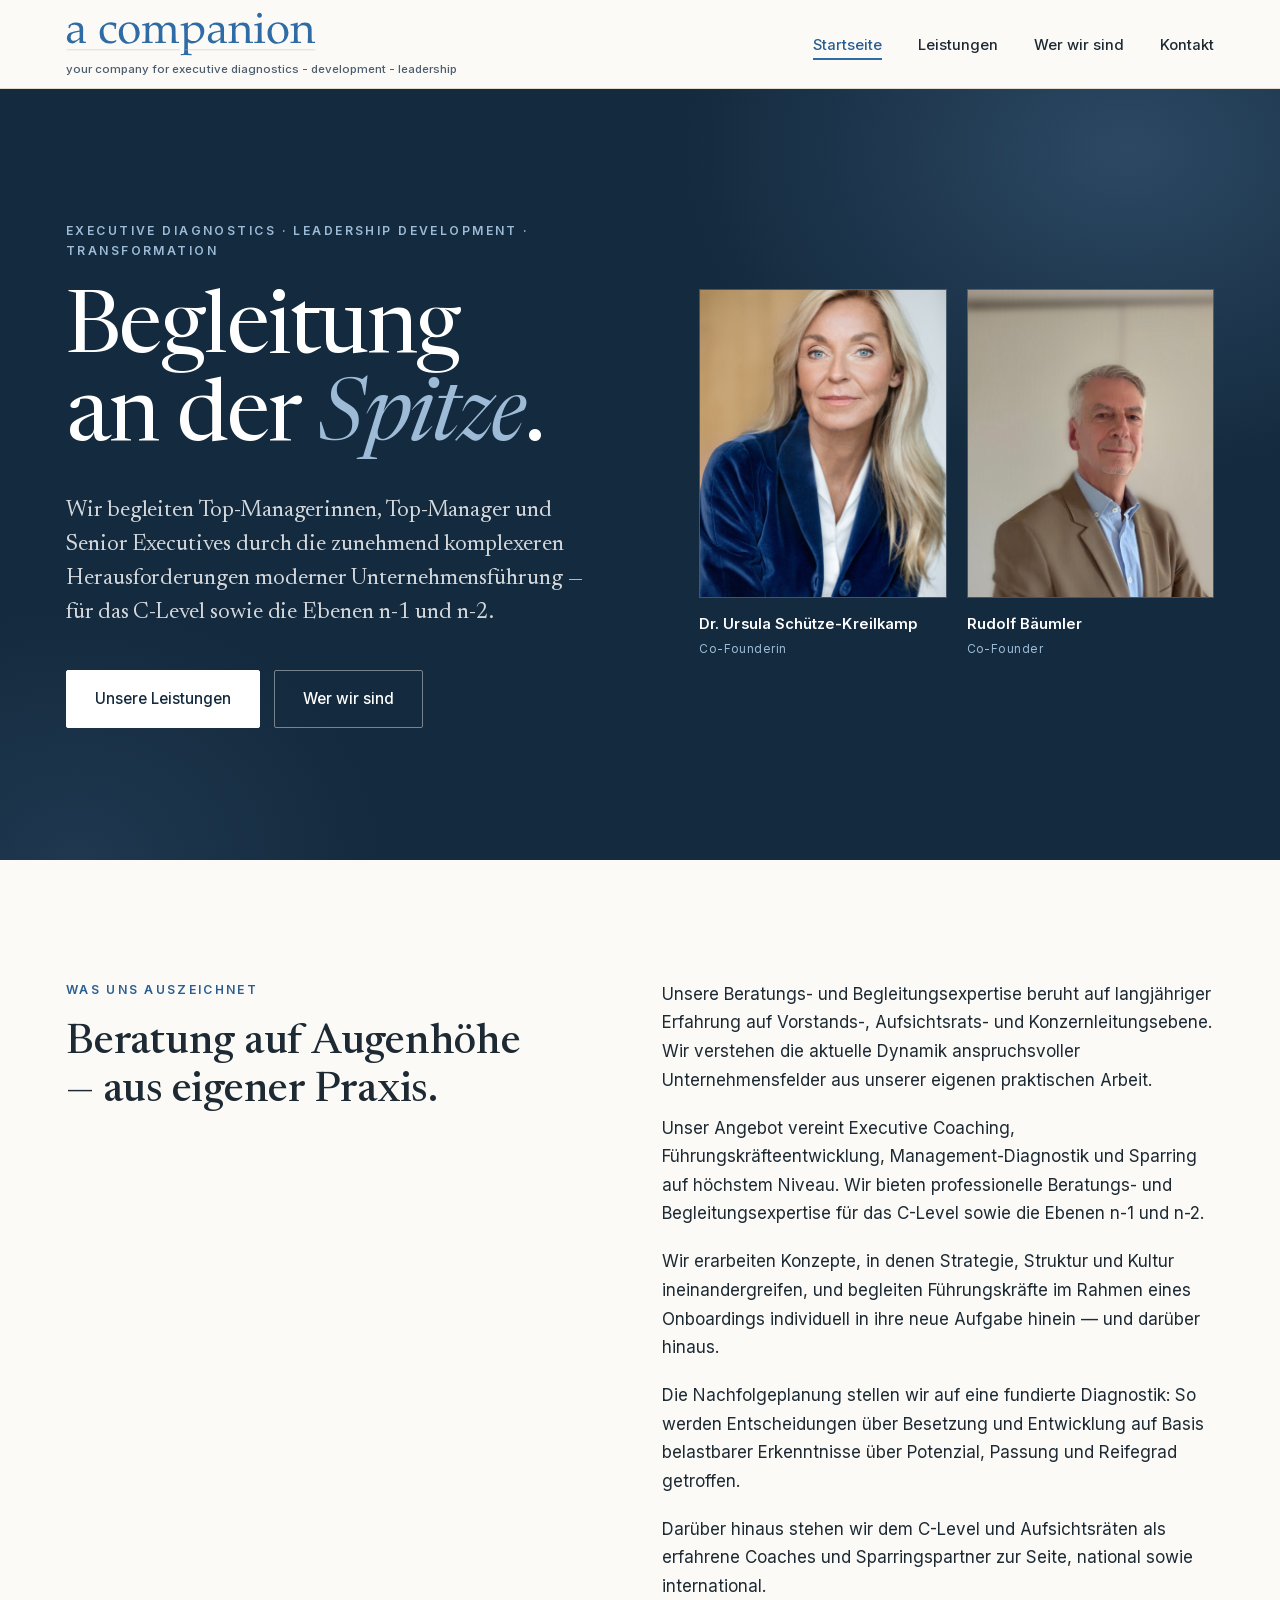
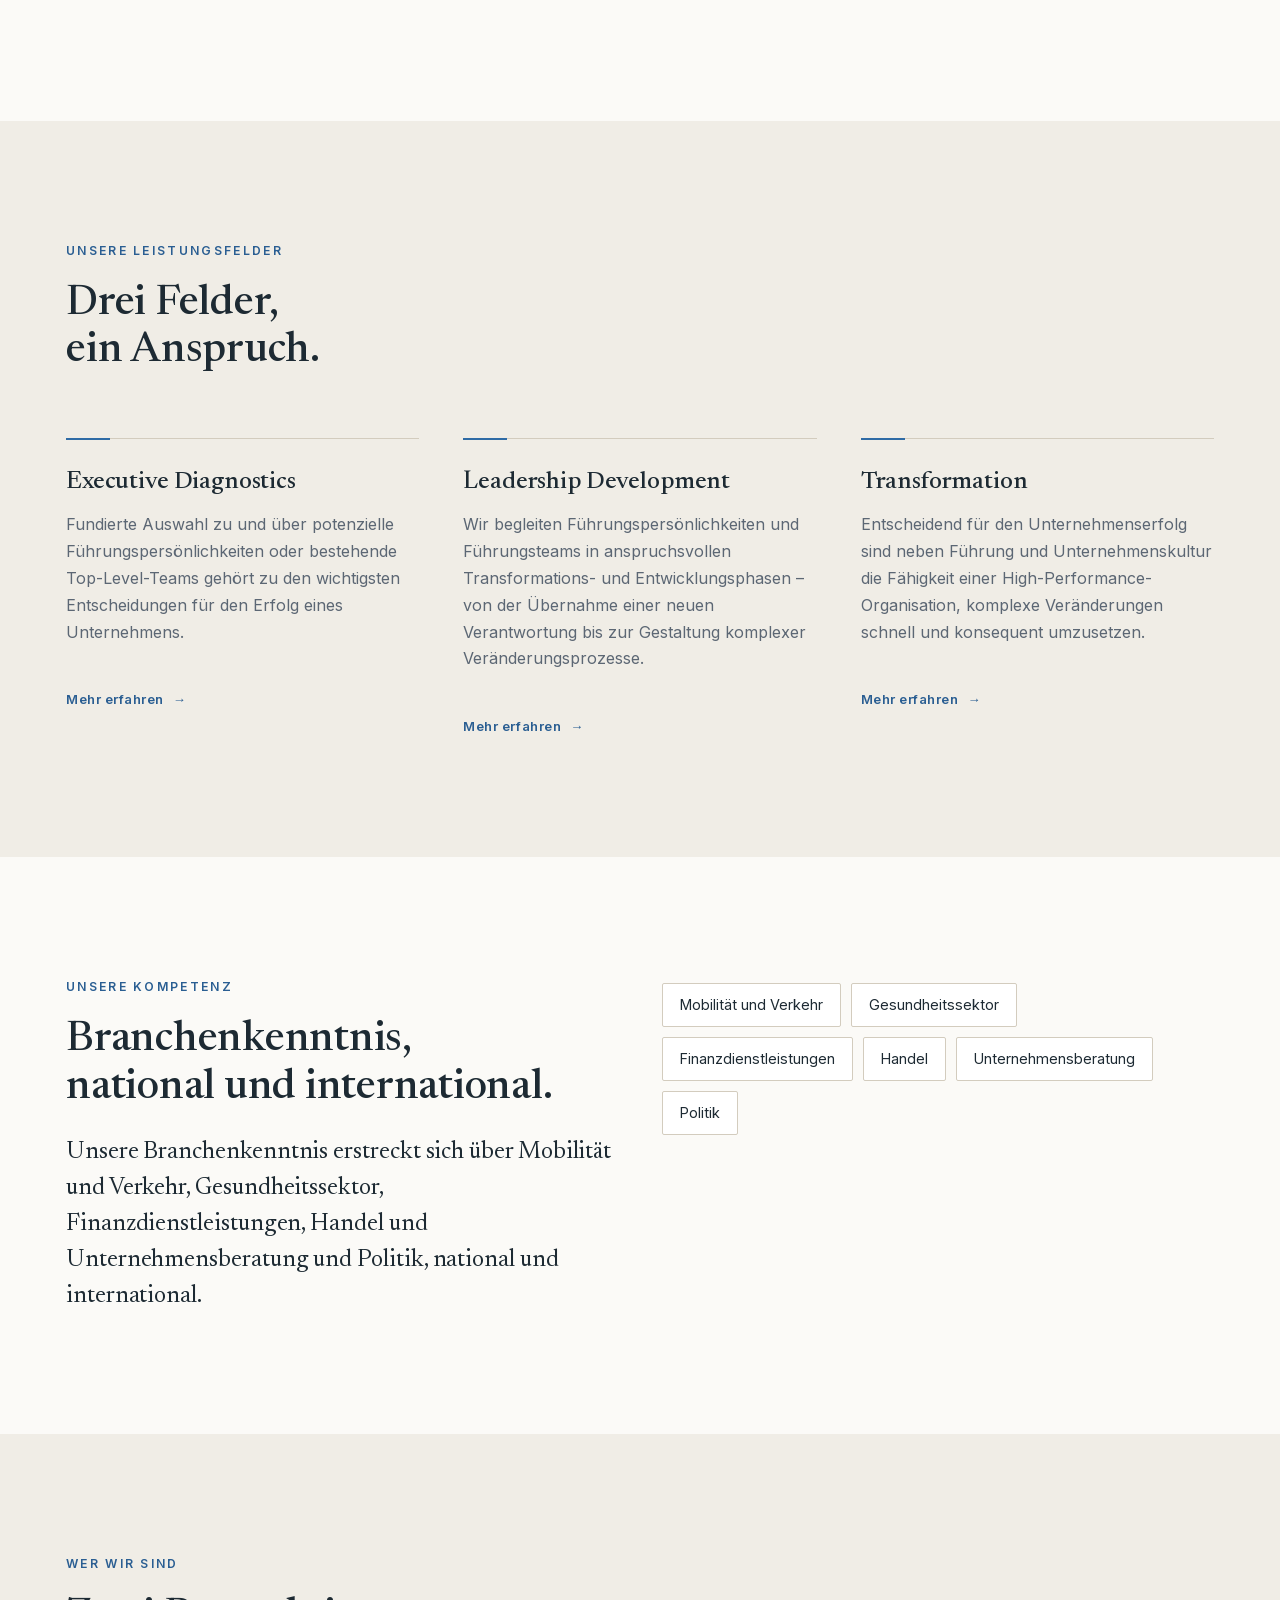
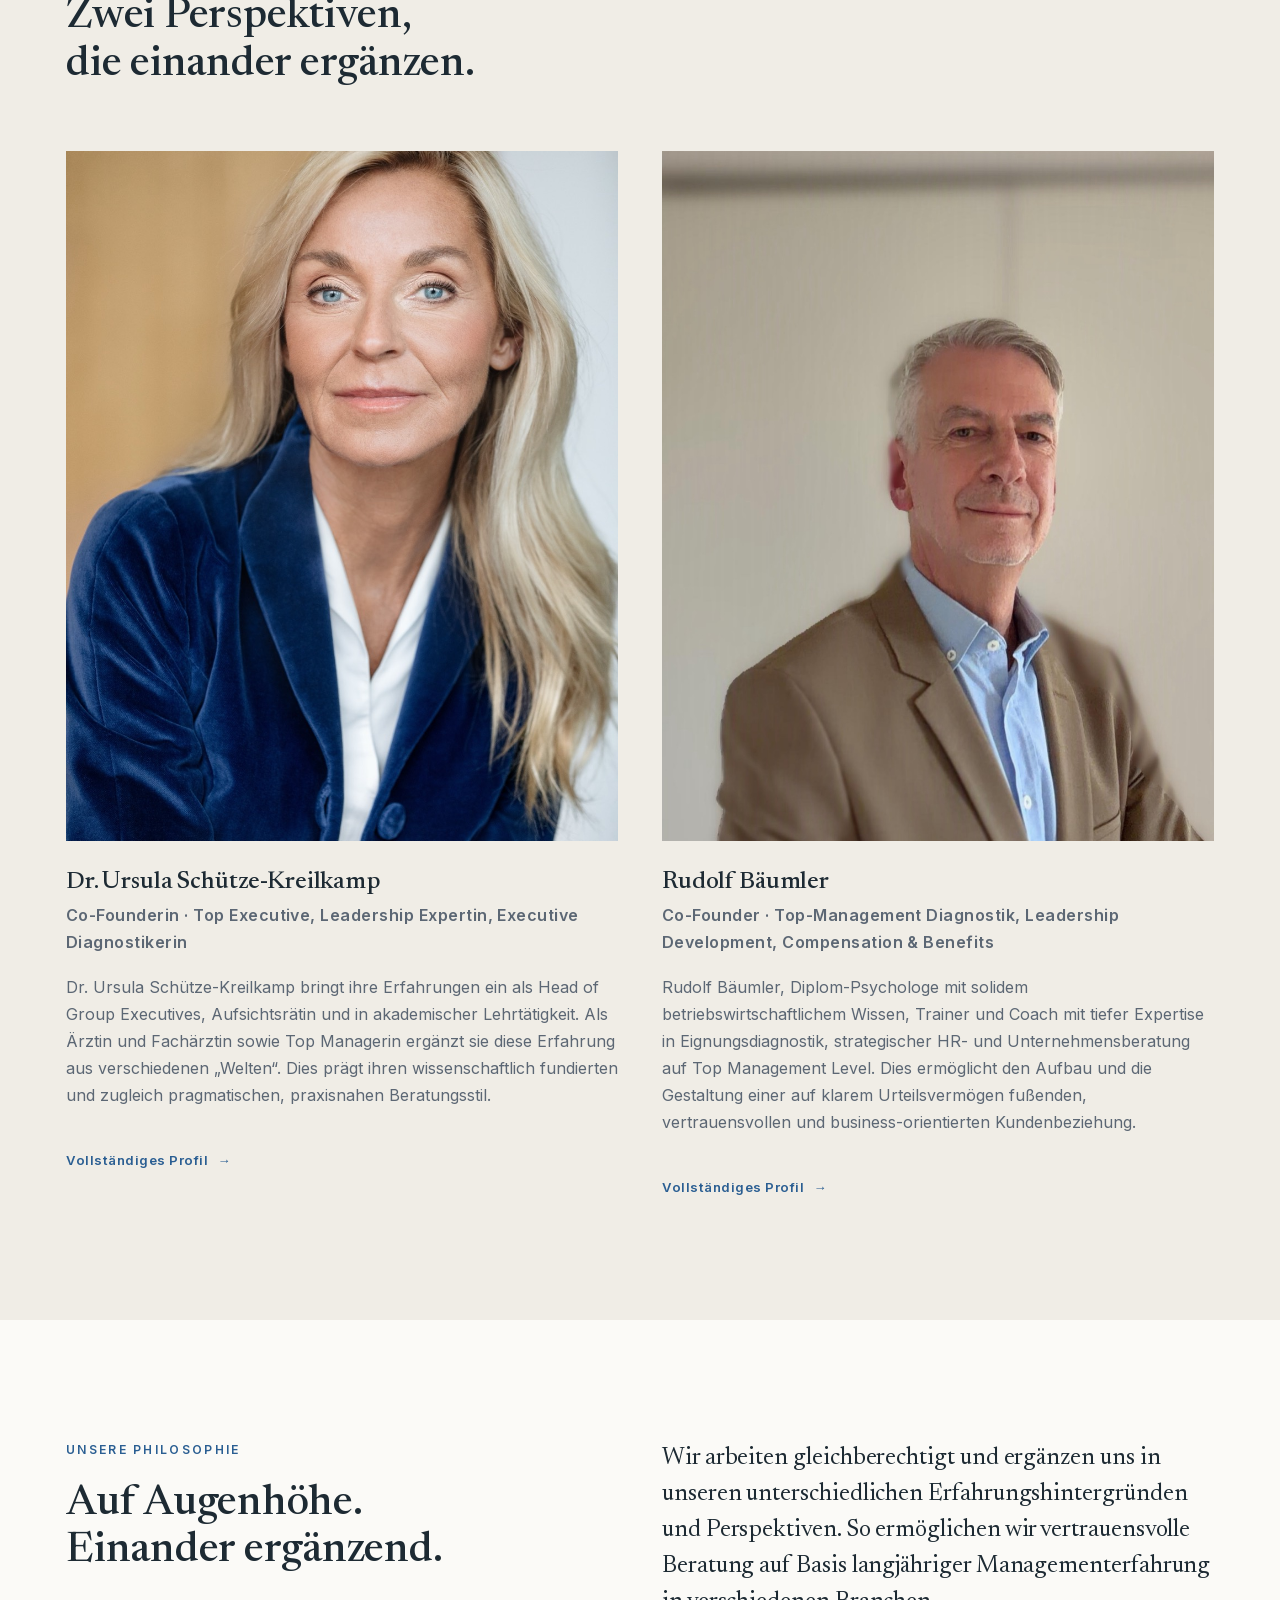
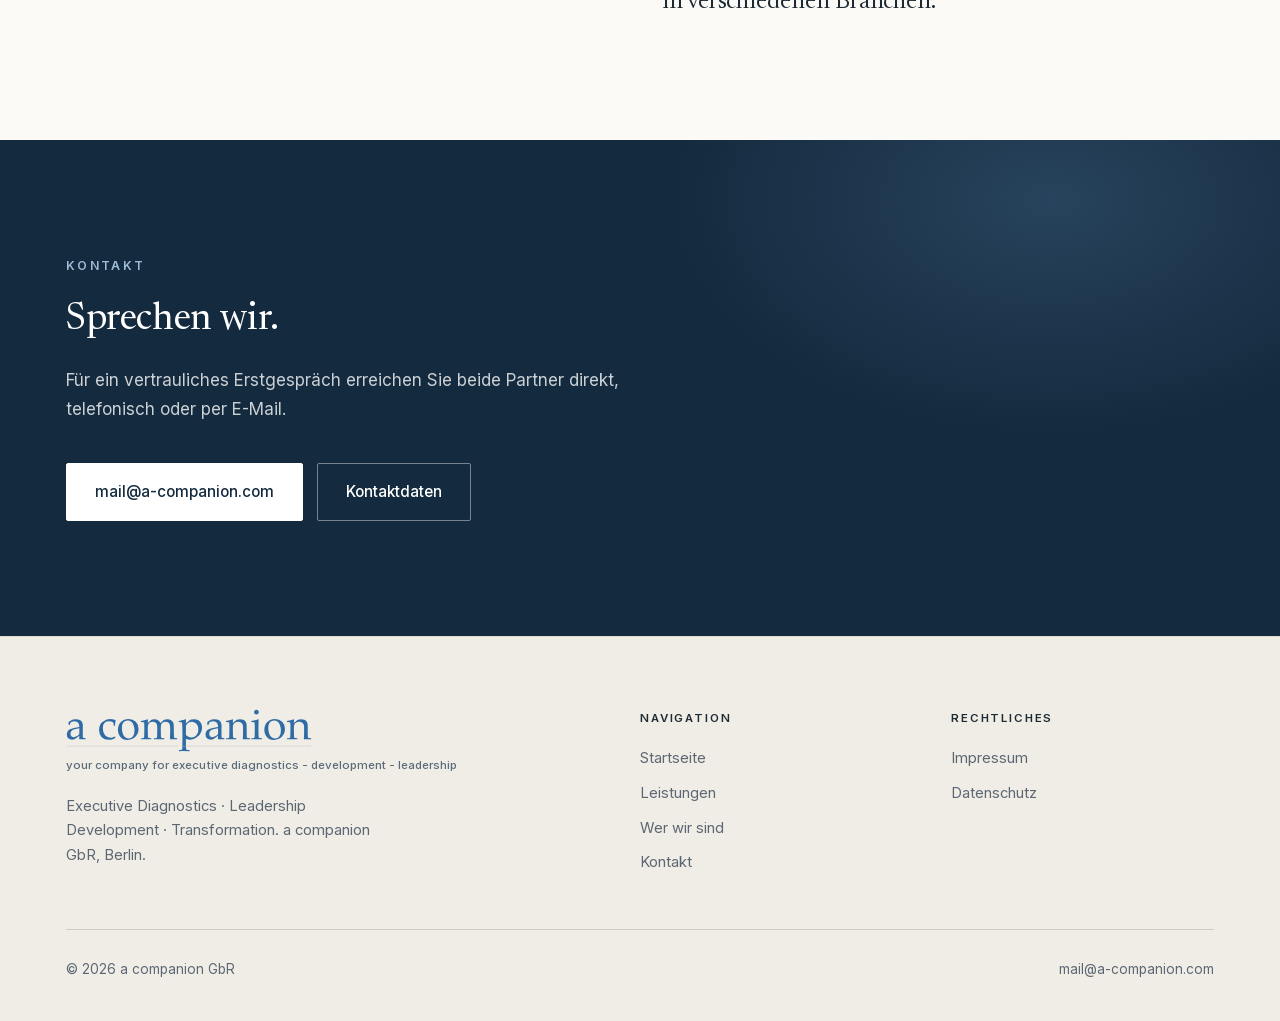
==== commit 2564b3ee: "Cleanup (/simplify) + Philosophie neu formatiert Qualitäts-Cleanup (kein Verhaltenswechsel, visuell " ====
--- a/index.html
+++ b/index.html
@@ -66,7 +66,7 @@
           die zunehmend komplexeren Herausforderungen moderner
           Unternehmensführung — für das C-Level sowie die Ebenen n-1 und n-2.
         </p>
-        <div class="hero__cta">
+        <div class="btn-row">
           <a class="btn btn--primary" href="leistungen.html">Unsere Leistungen</a>
           <a class="btn btn--ghost" href="wer-wir-sind.html">Wer wir sind</a>
         </div>
@@ -262,17 +262,18 @@
   <!-- Philosophie ----------------------------------------------------------->
   <section class="section">
     <div class="container">
-      <div class="split">
+      <div class="grid grid--2">
         <div>
           <p class="eyebrow">Unsere Philosophie</p>
-        </div>
-        <div>
-          <blockquote class="pull">
-            In unserer GbR arbeiten wir gleichberechtigt, uns ergänzend um
-            unsere unterschiedlichen Erfahrungshintergründe und Perspektiven — so
+          <h2>Auf Augenhöhe. Einander ergänzend.</h2>
+        </div>
+        <div class="measure">
+          <p class="lede">
+            Wir arbeiten gleichberechtigt und ergänzen uns in unseren
+            unterschiedlichen Erfahrungshintergründen und Perspektiven. So
             ermöglichen wir vertrauensvolle Beratung auf Basis langjähriger
             Managementerfahrung in verschiedenen Branchen.
-          </blockquote>
+          </p>
         </div>
       </div>
     </div>
@@ -281,9 +282,9 @@
   <!-- CTA ------------------------------------------------------------------->
   <section class="cta">
     <div class="container">
-      <p class="eyebrow" style="color:var(--blue-soft)">Kontakt</p>
+      <p class="eyebrow">Kontakt</p>
       <p class="pull">Sprechen wir.</p>
-      <p style="margin-top:26px">
+      <p>
         Für ein vertrauliches Erstgespräch erreichen Sie beide Partner direkt,
         telefonisch oder per E-Mail.
       </p>
--- a/assets/css/style.css
+++ b/assets/css/style.css
@@ -70,17 +70,16 @@
 
   /* Navy — dunkle Sektionen */
   --navy:       #142A3E;   /* Hero, dunkle Flächen */
-  --navy-2:     #1C3A54;
 
   /* Blau — aus dem Logo (kräftigere Fassung) */
   --blue:       #2F6BA5;   /* nur Deko, Linien, Großschrift */
   --blue-ink:   #2A5E92;   /* Links/Kleinakzente auf hell (6.3:1) */
   --blue-soft:  #9DBBD6;   /* Eyebrows/Akzente auf Navy (7.4:1) */
+  --glow:       90, 131, 171;  /* Logo-Blau (#5A83AB) als RGB für weiche Verläufe/Auswahl */
 
   /* Linien */
   --line:       #E1DBD0;   /* warme Haarlinie auf hell */
   --line-2:     #D3CCBE;
-  --line-dark:  rgba(157,187,214,.24);
 
   /* Typo */
   --serif: 'Newsreader', 'Iowan Old Style', Georgia, 'Times New Roman', serif;
@@ -90,6 +89,7 @@
   --container: 1200px;
   --gutter: 26px;
   --section: 120px;
+  --space-head: 22px;   /* Abstand nach Überschriften (Ersatz der Zierlinien) */
 }
 
 @media (max-width: 900px) {
@@ -124,7 +124,7 @@
   border-radius: 2px;
 }
 
-::selection { background: rgba(90,131,171,.24); }
+::selection { background: rgba(var(--glow), .24); }
 
 @media (prefers-reduced-motion: reduce) {
   html { scroll-behavior: auto; }
@@ -176,26 +176,15 @@
 
 em, i { font-style: italic; }
 
-/* Tracked Uppercase-Label */
+/* Tracked Uppercase-Labels — geteilte Basis */
+.eyebrow, .hero__eyebrow, .claim-box__label, .block__title, .footer-head, .contact-card dt {
+  font-family: var(--sans); font-weight: 600; text-transform: uppercase;
+}
 .eyebrow {
-  font-family: var(--sans);
   font-size: .76rem;
-  font-weight: 600;
   letter-spacing: .19em;
-  text-transform: uppercase;
   color: var(--blue-ink);
   margin: 0 0 20px;
-}
-
-/* Signatur-Zierelement: kurze Linie mit Lücke — Echo der Logo-Grundlinie */
-.rule {
-  --gap: 7px;
-  width: 68px; height: 2px; border: 0;
-  margin: 26px 0 34px;
-  background:
-    linear-gradient(var(--blue), var(--blue)) left / 30px 100% no-repeat,
-    linear-gradient(var(--blue), var(--blue)) right / 31px 100% no-repeat;
-  background-color: transparent;
 }
 
 .lede {
@@ -212,15 +201,14 @@
 
 /* Abstand nach Überschriften (ersetzt die entfernten Zierlinien) */
 :where(h1, h2) + .lede,
-:where(h1, h2) + .measure { margin-top: 22px; }
-.cta :where(h1, h2) + p { margin-top: 22px; }
+:where(h1, h2) + .measure { margin-top: var(--space-head); }
+.cta :where(h1, h2, .pull) + p { margin-top: var(--space-head); }
 
 /* --- Header --------------------------------------------------------------- */
 
 .site-header {
   position: sticky; top: 0; z-index: 50;
-  background: rgba(251, 250, 247, .86);
-  backdrop-filter: saturate(140%) blur(12px);
+  background: rgba(251, 250, 247, .95);
   border-bottom: 1px solid var(--line);
 }
 
@@ -285,7 +273,7 @@
 
 /* --- Hero (Navy, editorial, mit Doppelporträt) ---------------------------- */
 
-.hero {
+.hero, .cta {
   position: relative;
   background: var(--navy);
   color: #fff;
@@ -294,8 +282,8 @@
 .hero::before {  /* weiche Tiefe rechts oben */
   content: ''; position: absolute; inset: 0;
   background:
-    radial-gradient(58% 70% at 88% 8%, rgba(90,131,171,.34), rgba(90,131,171,0) 60%),
-    radial-gradient(40% 55% at 6% 100%, rgba(90,131,171,.16), rgba(90,131,171,0) 60%);
+    radial-gradient(58% 70% at 88% 8%, rgba(var(--glow),.34), rgba(var(--glow),0) 60%),
+    radial-gradient(40% 55% at 6% 100%, rgba(var(--glow),.16), rgba(var(--glow),0) 60%);
   pointer-events: none;
 }
 .hero__inner {
@@ -311,9 +299,8 @@
 }
 
 .hero__eyebrow {
-  font-family: var(--sans);
-  font-size: .76rem; font-weight: 600; letter-spacing: .2em;
-  text-transform: uppercase; color: var(--blue-soft);
+  font-size: .76rem; letter-spacing: .2em;
+  color: var(--blue-soft);
   margin: 0 0 26px;
 }
 .hero__headline {
@@ -330,7 +317,6 @@
   color: rgba(255,255,255,.82);
   max-width: 42ch; margin: 30px 0 0;
 }
-.hero__cta { display: flex; flex-wrap: wrap; gap: 14px; margin-top: 40px; }
 
 /* Doppelporträt — gleichberechtigt, editoriale Anmutung */
 .hero__gallery { display: grid; grid-template-columns: 1fr 1fr; gap: 20px; }
@@ -339,12 +325,16 @@
 
 .portrait { margin: 0; }        /* beide Porträts auf gleicher Ebene */
 
+/* Foto-Rahmen (4:5, deckender Zuschnitt) — geteilt von Hero, Teaser, Profil */
+.portrait__frame, .person-teaser__photo, .profile__photo { aspect-ratio: 4 / 5; overflow: hidden; }
+.portrait__frame img, .person-teaser__photo img, .profile__photo img {
+  width: 100%; height: 100%; object-fit: cover;
+}
+
 .portrait__frame {
-  aspect-ratio: 4 / 5; overflow: hidden;
   background: rgba(255,255,255,.05);
   border: 1px solid rgba(255,255,255,.16);
 }
-.portrait__frame img { width: 100%; height: 100%; object-fit: cover; }
 .portrait figcaption {
   margin-top: 14px; font-family: var(--sans);
 }
@@ -362,7 +352,7 @@
   padding-block: clamp(64px, 3rem + 5vw, 104px) clamp(40px, 2rem + 3vw, 68px);
   border-bottom: 1px solid var(--line);
 }
-.page-head .lede { color: var(--muted); margin-top: 22px; }
+.page-head .lede { color: var(--muted); }  /* Abstand kommt aus der h1+.lede-Regel */
 
 /* --- Buttons -------------------------------------------------------------- */
 
@@ -380,11 +370,11 @@
 
 .btn-row { display: flex; flex-wrap: wrap; gap: 14px; margin-top: 40px; }
 
-/* Hero-Buttons: hell auf dunkel */
-.hero .btn--primary { background: #fff; color: var(--navy); border-color: #fff; }
-.hero .btn--primary:hover { background: rgba(255,255,255,.86); }
-.hero .btn--ghost { color: #fff; border-color: rgba(255,255,255,.42); }
-.hero .btn--ghost:hover { background: rgba(255,255,255,.1); border-color: #fff; }
+/* Buttons auf dunklen Flächen (Hero + CTA) */
+.hero .btn--primary, .cta .btn--primary { background: #fff; color: var(--navy); border-color: #fff; }
+.hero .btn--primary:hover, .cta .btn--primary:hover { background: rgba(255,255,255,.86); }
+.hero .btn--ghost, .cta .btn--ghost { color: #fff; border-color: rgba(255,255,255,.42); }
+.hero .btn--ghost:hover, .cta .btn--ghost:hover { background: rgba(255,255,255,.1); border-color: #fff; }
 
 /* Textlink mit Pfeil */
 .link-arrow {
@@ -403,11 +393,9 @@
 .grid { display: grid; gap: 44px; }
 .grid--3 { grid-template-columns: repeat(3, 1fr); }
 .grid--2 { grid-template-columns: repeat(2, 1fr); }
-.split { display: grid; grid-template-columns: minmax(0, 5fr) minmax(0, 7fr); gap: clamp(32px, 5vw, 80px); }
 
 @media (max-width: 900px) {
   .grid--3, .grid--2 { grid-template-columns: 1fr; gap: 48px; }
-  .split { grid-template-columns: 1fr; gap: 32px; }
 }
 
 /* --- Leistungsfeld-Karte (Startseite) ------------------------------------- */
@@ -421,10 +409,6 @@
   content: ''; position: absolute; top: -1px; left: 0;
   width: 44px; height: 2px; background: var(--blue);
 }
-.field__num {
-  font-family: var(--serif); font-style: italic;
-  font-size: 1rem; color: var(--blue-ink); margin-bottom: 12px;
-}
 .field h3 { margin-bottom: 14px; }
 .field p { color: var(--muted); font-size: 1rem; }
 .field .link-arrow { margin-top: 24px; }
@@ -439,11 +423,8 @@
 
 /* --- Partner-Teaser (Startseite) ------------------------------------------ */
 
-.person-teaser__photo {
-  aspect-ratio: 4 / 5; overflow: hidden; background: var(--tint);
-  margin-bottom: 28px;
-}
-.person-teaser__photo img { width: 100%; height: 100%; object-fit: cover; transition: transform .5s ease; }
+.person-teaser__photo { background: var(--tint); margin-bottom: 28px; }
+.person-teaser__photo img { transition: transform .5s ease; }
 .person-teaser:hover .person-teaser__photo img { transform: scale(1.03); }
 .person-teaser h3 { margin-bottom: 5px; }
 .person-teaser__role {
@@ -497,12 +478,11 @@
   margin-top: 40px; padding: 28px 30px; background: var(--surface);
   border: 1px solid var(--line); border-left: 2px solid var(--blue);
 }
-.claim-box p.claim-box__label {
-  font-family: var(--sans); font-size: .72rem; font-weight: 600; font-style: normal;
-  letter-spacing: .16em; text-transform: uppercase; color: var(--blue-ink);
+.claim-box__label {
+  font-size: .72rem; letter-spacing: .16em; color: var(--blue-ink);
   line-height: 1.4; margin: 0 0 10px;
 }
-.claim-box p {
+.claim-box__quote {
   font-family: var(--serif); font-size: 1.24rem; font-style: italic;
   line-height: 1.4; color: var(--ink); margin: 0;
 }
@@ -520,10 +500,7 @@
 .profile__aside { position: sticky; top: 108px; }
 @media (max-width: 960px) { .profile__aside { position: static; max-width: 360px; } }
 
-.profile__photo {
-  aspect-ratio: 4 / 5; overflow: hidden; background: var(--tint); margin-bottom: 28px;
-}
-.profile__photo img { width: 100%; height: 100%; object-fit: cover; }
+.profile__photo { background: var(--tint); margin-bottom: 28px; }
 .profile__name { margin-bottom: 7px; }
 .profile__role {
   font-family: var(--sans); font-size: .88rem; font-weight: 500;
@@ -537,8 +514,7 @@
 
 .block + .block { margin-top: 52px; }
 .block__title {
-  font-family: var(--sans); font-size: .74rem; font-weight: 600;
-  letter-spacing: .16em; text-transform: uppercase; color: var(--blue-ink);
+  font-size: .74rem; letter-spacing: .16em; color: var(--blue-ink);
   padding-bottom: 13px; margin-bottom: 24px; border-bottom: 1px solid var(--line-2);
 }
 
@@ -576,29 +552,24 @@
 }
 .contact-card dl { margin: 0; }
 .contact-card dt {
-  font-family: var(--sans); font-size: .72rem; font-weight: 600;
-  letter-spacing: .13em; text-transform: uppercase; color: var(--muted); margin-bottom: 3px;
+  font-size: .72rem; letter-spacing: .13em; color: var(--muted); margin-bottom: 3px;
 }
 .contact-card dd { margin: 0 0 18px; font-size: 1.06rem; }
 .contact-card dd:last-child { margin-bottom: 0; }
 
-/* --- Dunkle Sektion / CTA ------------------------------------------------- */
-
-.cta { position: relative; background: var(--navy); color: #fff; overflow: hidden; }
+/* --- Dunkle Sektion / CTA (Basis siehe .hero, .cta oben) ------------------ */
+
 .cta::before {
   content: ''; position: absolute; inset: 0;
-  background: radial-gradient(50% 80% at 82% 12%, rgba(90,131,171,.28), rgba(90,131,171,0) 60%);
+  background: radial-gradient(50% 80% at 82% 12%, rgba(var(--glow),.28), rgba(var(--glow),0) 60%);
   pointer-events: none;
 }
 .cta .container { position: relative; z-index: 1; padding-block: clamp(72px, 4rem + 4vw, 116px); }
 .cta h2 { color: #fff; }
+.cta .eyebrow { color: var(--blue-soft); }
 .cta .pull { color: #fff; }
 .cta .pull em { color: var(--blue-soft); }
 .cta p { color: rgba(255,255,255,.78); max-width: 52ch; }
-.cta .btn--primary { background: #fff; color: var(--navy); border-color: #fff; }
-.cta .btn--primary:hover { background: rgba(255,255,255,.86); }
-.cta .btn--ghost { color: #fff; border-color: rgba(255,255,255,.42); }
-.cta .btn--ghost:hover { background: rgba(255,255,255,.1); border-color: #fff; }
 
 /* --- Footer --------------------------------------------------------------- */
 
@@ -621,8 +592,7 @@
 .site-footer__brand p { color: var(--muted); max-width: 36ch; font-size: .92rem; }
 
 .footer-head {
-  font-family: var(--sans); font-size: .72rem; font-weight: 600;
-  letter-spacing: .16em; text-transform: uppercase; color: var(--ink); margin-bottom: 18px;
+  font-size: .72rem; letter-spacing: .16em; color: var(--ink); margin-bottom: 18px;
 }
 .site-footer li { margin-bottom: 10px; }
 .site-footer a { color: var(--muted); }
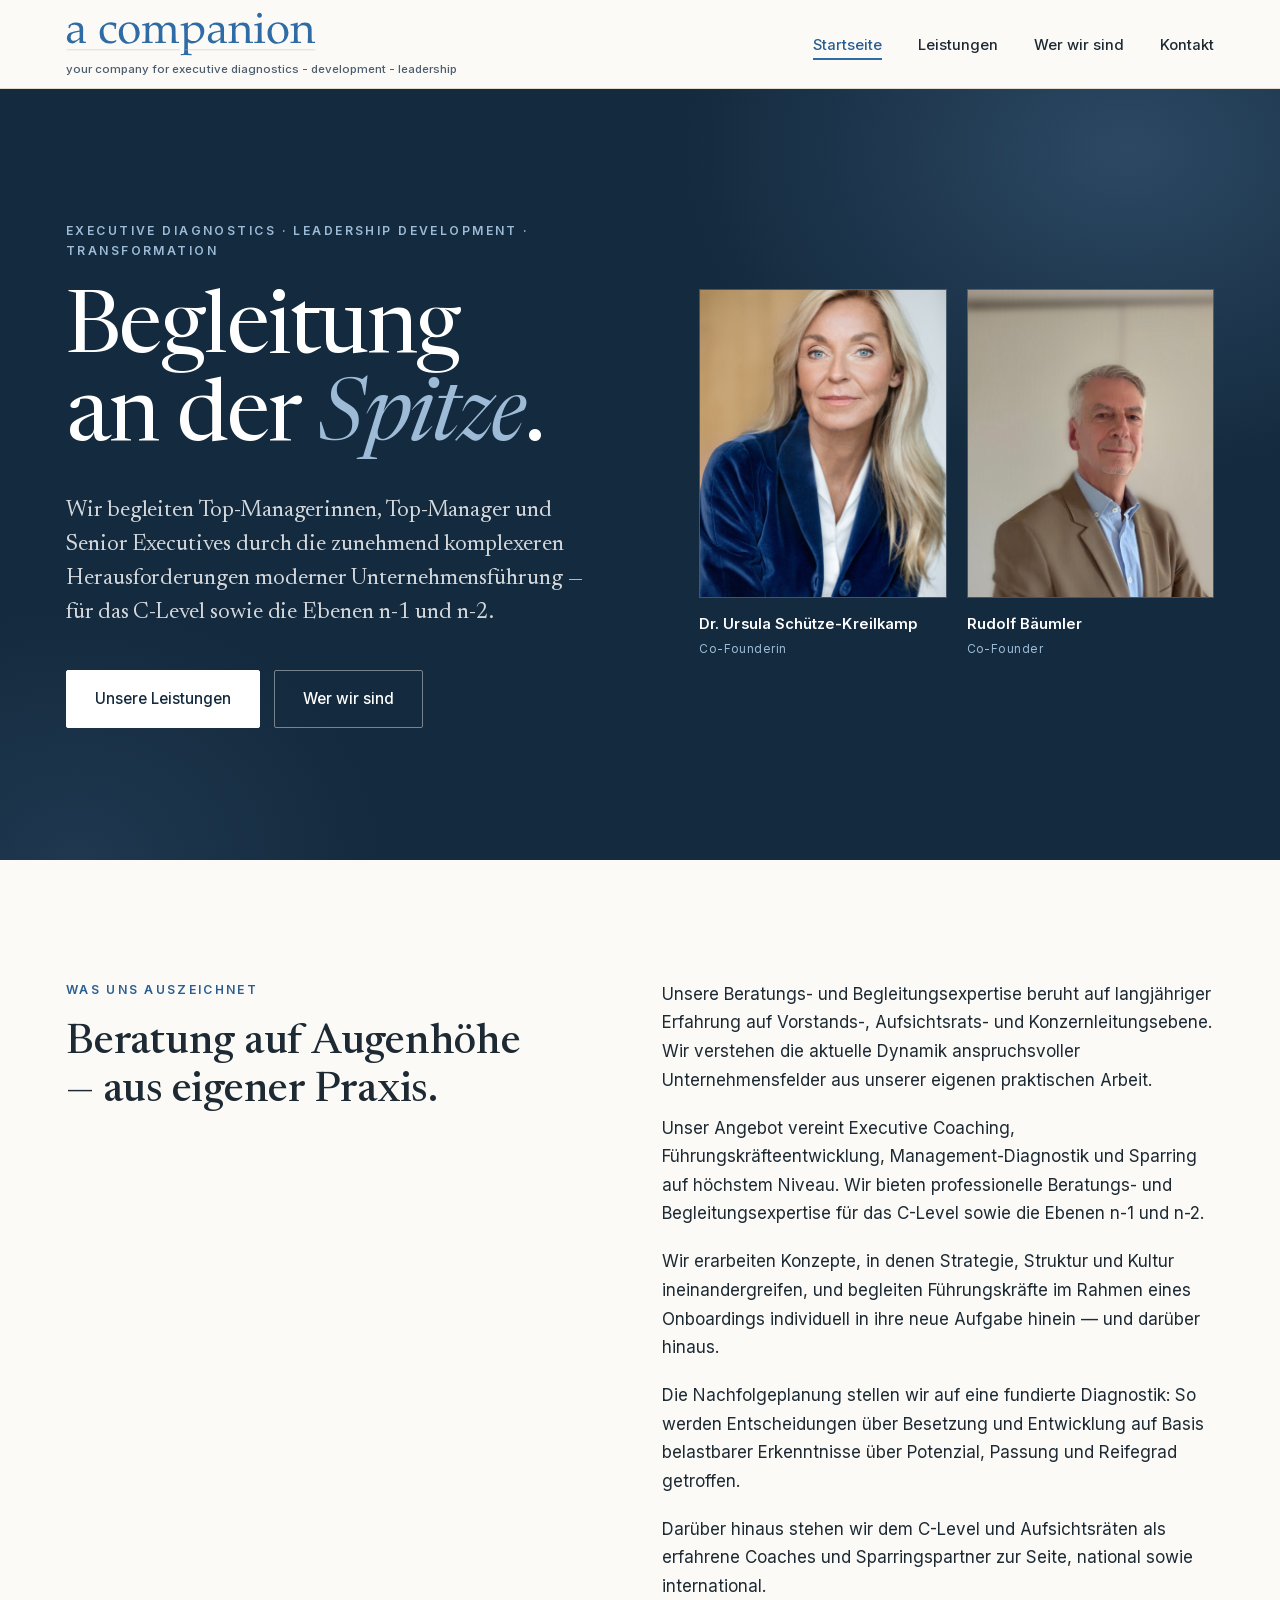
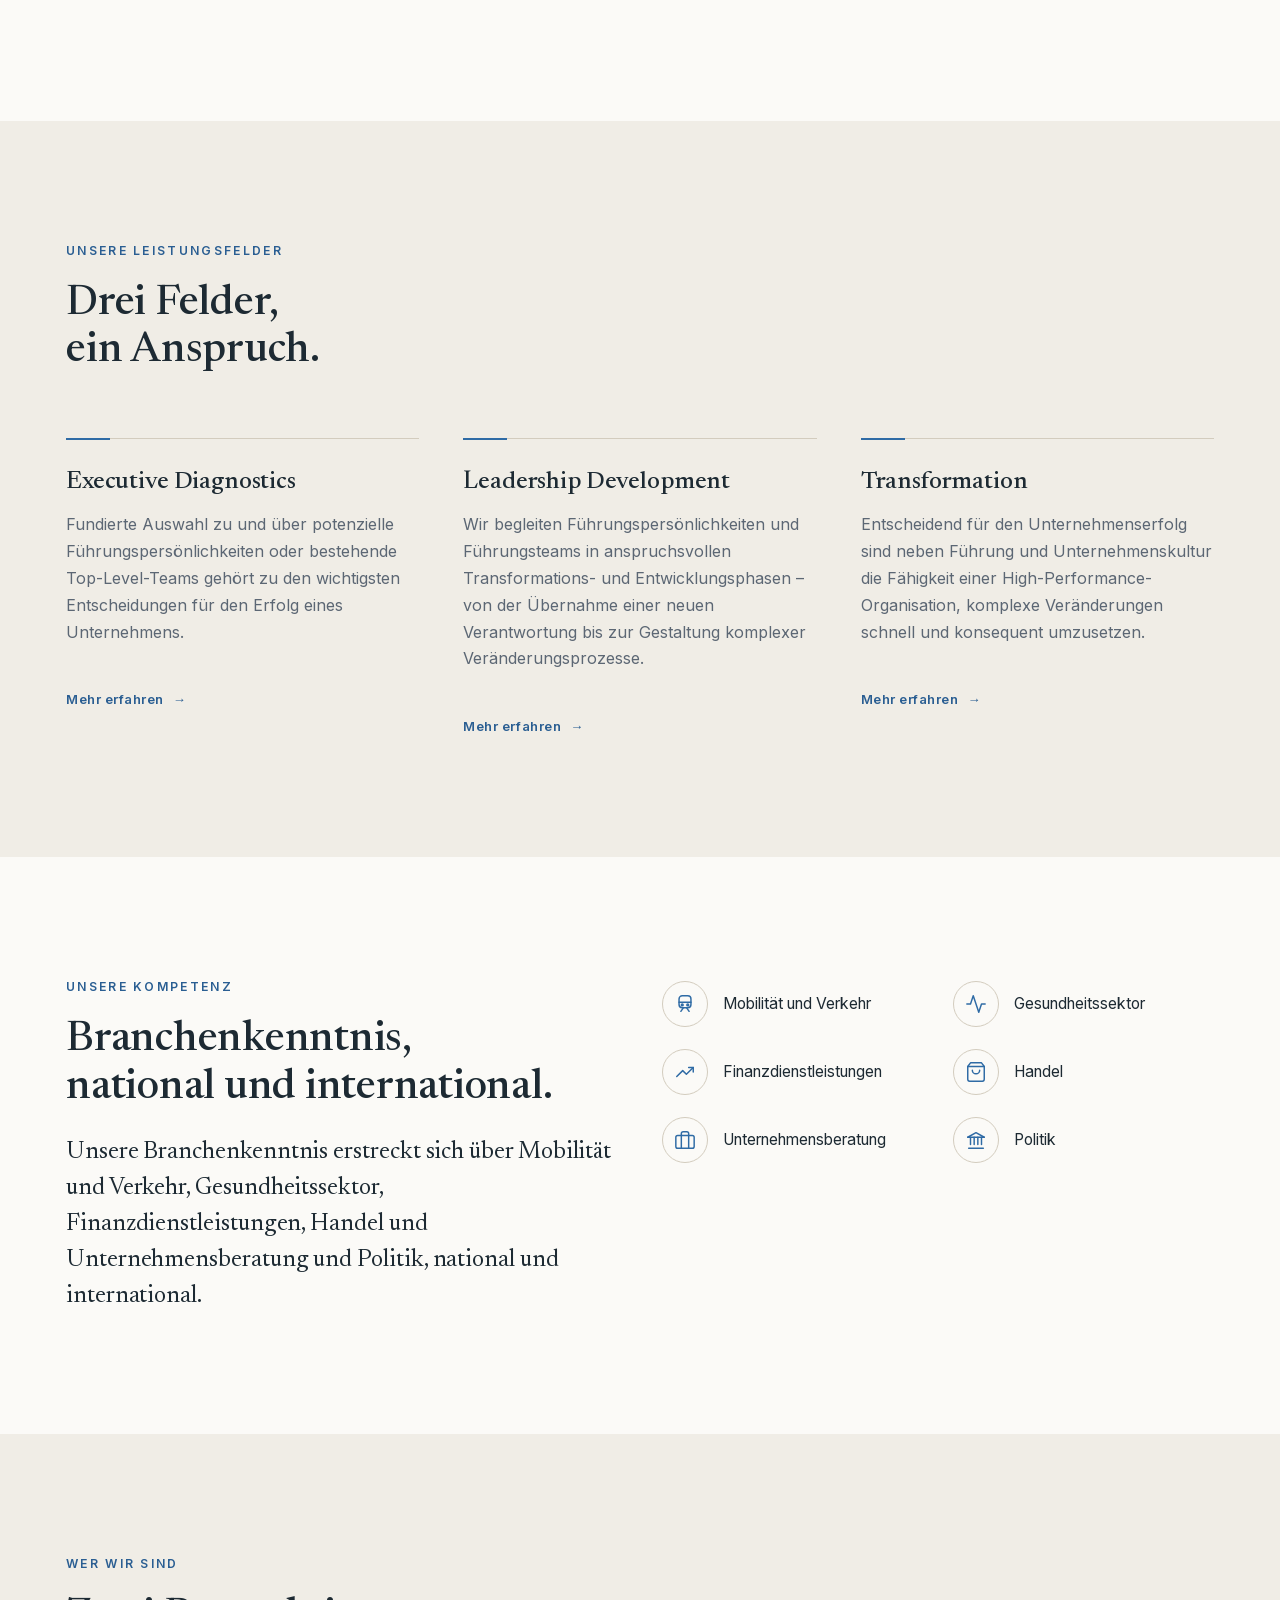
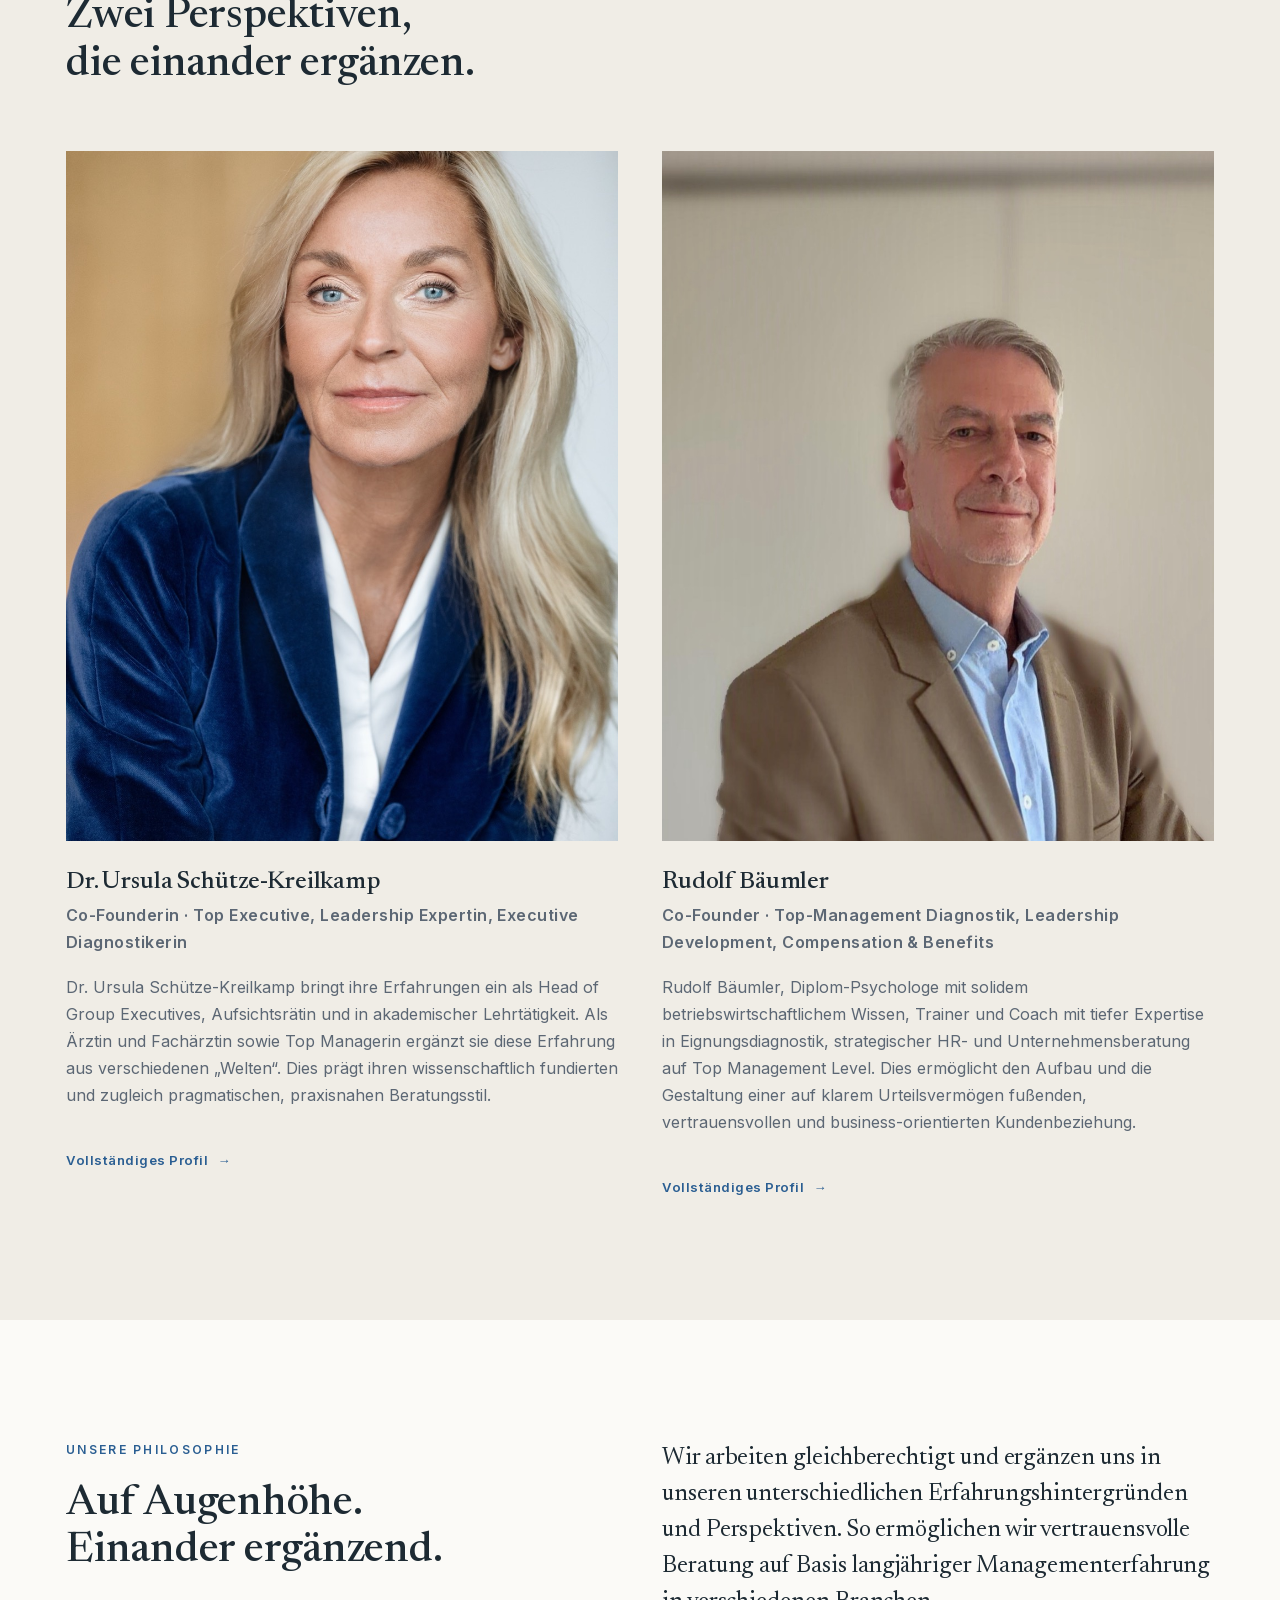
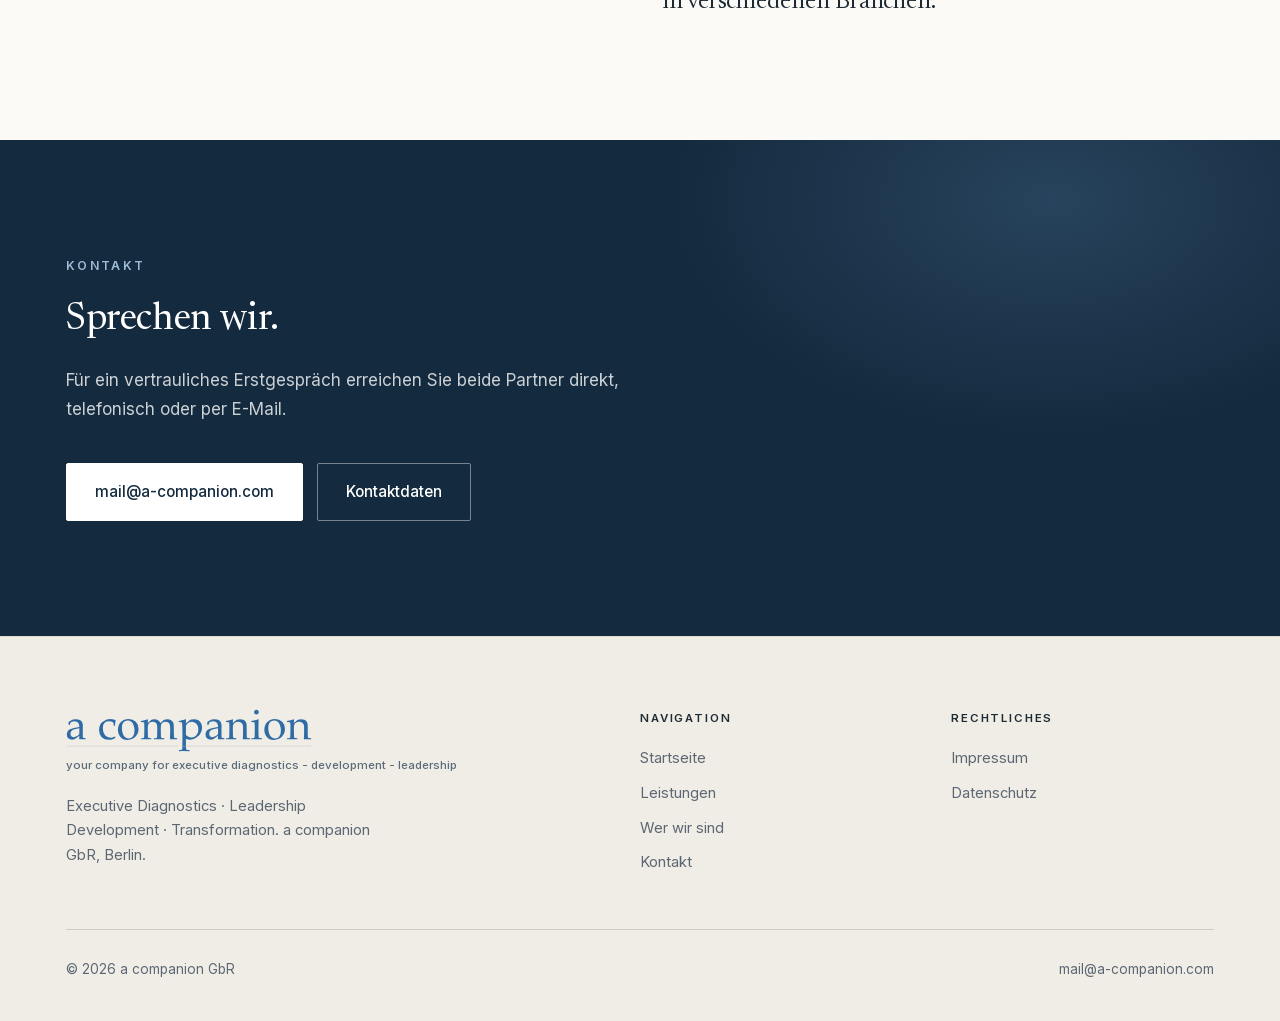
==== commit 3591b725: "Branchen als stilvolle Icon-Liste statt Pill-Tags - 6 Branchen je mit passendem Line-Icon (Zug, Puls" ====
--- a/index.html
+++ b/index.html
@@ -196,13 +196,31 @@
           </p>
         </div>
         <div>
-          <ul class="tags">
-            <li>Mobilität und Verkehr</li>
-            <li>Gesundheitssektor</li>
-            <li>Finanzdienstleistungen</li>
-            <li>Handel</li>
-            <li>Unternehmensberatung</li>
-            <li>Politik</li>
+          <ul class="industries">
+            <li class="industries__item">
+              <span class="industries__icon" aria-hidden="true"><svg viewBox="0 0 24 24" fill="none" stroke="currentColor" stroke-width="1.6" stroke-linecap="round" stroke-linejoin="round"><rect x="5.5" y="3" width="13" height="13" rx="3.5"/><line x1="5.5" y1="10" x2="18.5" y2="10"/><circle cx="9" cy="13" r="1"/><circle cx="15" cy="13" r="1"/><line x1="7.5" y1="20" x2="10" y2="16.5"/><line x1="16.5" y1="20" x2="14" y2="16.5"/></svg></span>
+              Mobilität und Verkehr
+            </li>
+            <li class="industries__item">
+              <span class="industries__icon" aria-hidden="true"><svg viewBox="0 0 24 24" fill="none" stroke="currentColor" stroke-width="1.6" stroke-linecap="round" stroke-linejoin="round"><polyline points="22 12 18 12 15 21 9 3 6 12 2 12"/></svg></span>
+              Gesundheitssektor
+            </li>
+            <li class="industries__item">
+              <span class="industries__icon" aria-hidden="true"><svg viewBox="0 0 24 24" fill="none" stroke="currentColor" stroke-width="1.6" stroke-linecap="round" stroke-linejoin="round"><polyline points="3 17 9.5 10.5 13.5 14.5 21 7"/><polyline points="16 7 21 7 21 12"/></svg></span>
+              Finanzdienstleistungen
+            </li>
+            <li class="industries__item">
+              <span class="industries__icon" aria-hidden="true"><svg viewBox="0 0 24 24" fill="none" stroke="currentColor" stroke-width="1.6" stroke-linecap="round" stroke-linejoin="round"><path d="M6 2 3 6v14a2 2 0 0 0 2 2h14a2 2 0 0 0 2-2V6l-3-4z"/><line x1="3" y1="6" x2="21" y2="6"/><path d="M16 10a4 4 0 0 1-8 0"/></svg></span>
+              Handel
+            </li>
+            <li class="industries__item">
+              <span class="industries__icon" aria-hidden="true"><svg viewBox="0 0 24 24" fill="none" stroke="currentColor" stroke-width="1.6" stroke-linecap="round" stroke-linejoin="round"><rect x="2" y="7" width="20" height="14" rx="2"/><path d="M16 21V5a2 2 0 0 0-2-2h-4a2 2 0 0 0-2 2v16"/></svg></span>
+              Unternehmensberatung
+            </li>
+            <li class="industries__item">
+              <span class="industries__icon" aria-hidden="true"><svg viewBox="0 0 24 24" fill="none" stroke="currentColor" stroke-width="1.6" stroke-linecap="round" stroke-linejoin="round"><path d="M3 9 12 4l9 5"/><line x1="3" y1="9" x2="21" y2="9"/><line x1="6" y1="9" x2="6" y2="17"/><line x1="10" y1="9" x2="10" y2="17"/><line x1="14" y1="9" x2="14" y2="17"/><line x1="18" y1="9" x2="18" y2="17"/><line x1="4" y1="21" x2="20" y2="21"/></svg></span>
+              Politik
+            </li>
           </ul>
         </div>
       </div>
--- a/assets/css/style.css
+++ b/assets/css/style.css
@@ -413,13 +413,26 @@
 .field p { color: var(--muted); font-size: 1rem; }
 .field .link-arrow { margin-top: 24px; }
 
-/* --- Branchenliste -------------------------------------------------------- */
-
-.tags { display: flex; flex-wrap: wrap; gap: 10px; margin-top: 6px; }
-.tags li {
-  border: 1px solid var(--line-2); border-radius: 2px;
-  padding: 9px 17px; font-size: .9rem; color: var(--ink); background: var(--surface);
-}
+/* --- Branchen (Kompetenz) ------------------------------------------------- */
+
+.industries {
+  display: grid; grid-template-columns: 1fr 1fr;
+  gap: 22px 30px; margin-top: 4px;
+}
+@media (max-width: 520px) { .industries { grid-template-columns: 1fr; } }
+
+.industries__item {
+  display: flex; align-items: center; gap: 15px;
+  font-size: .98rem; line-height: 1.3; color: var(--ink);
+}
+.industries__icon {
+  flex: none; width: 46px; height: 46px; border-radius: 50%;
+  display: grid; place-items: center;
+  border: 1px solid var(--line-2); color: var(--blue);
+  transition: border-color .2s ease, color .2s ease;
+}
+.industries__icon svg { width: 22px; height: 22px; }
+.industries__item:hover .industries__icon { border-color: var(--blue); color: var(--blue-ink); }
 
 /* --- Partner-Teaser (Startseite) ------------------------------------------ */
 
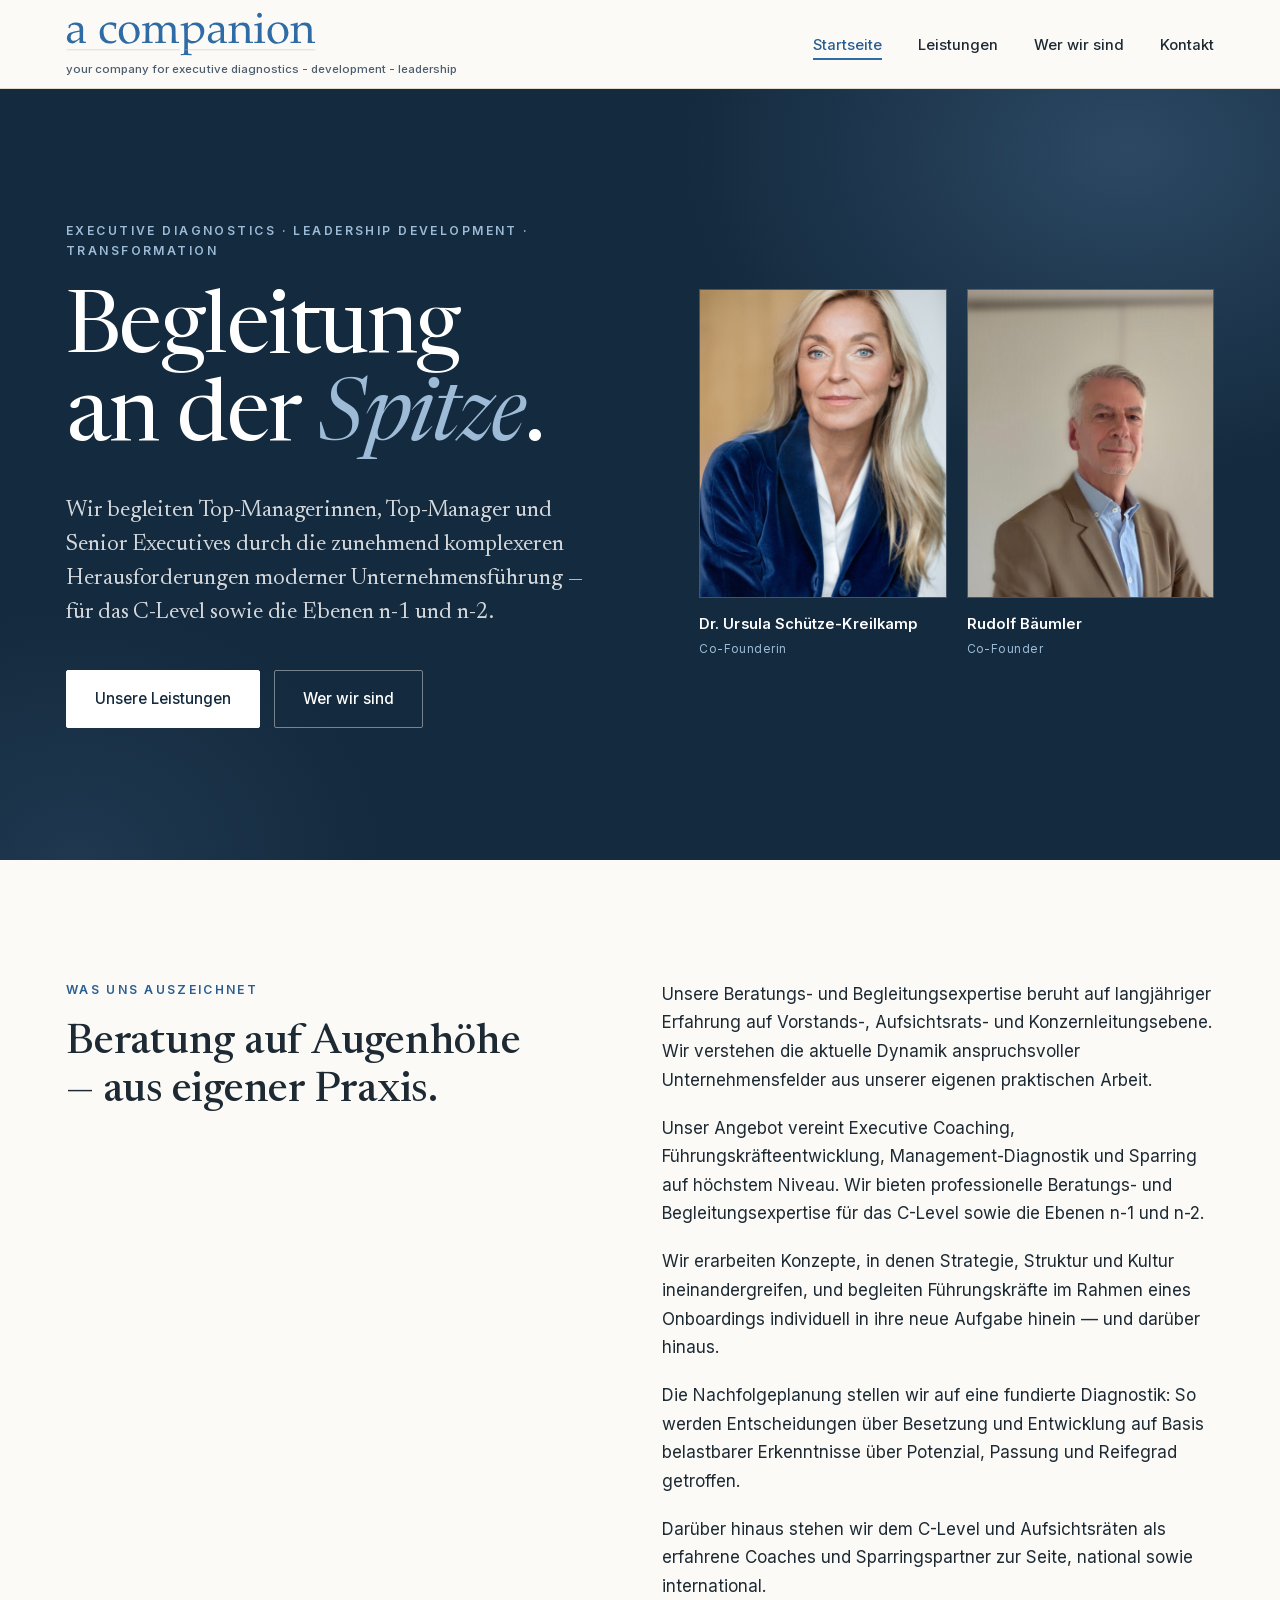
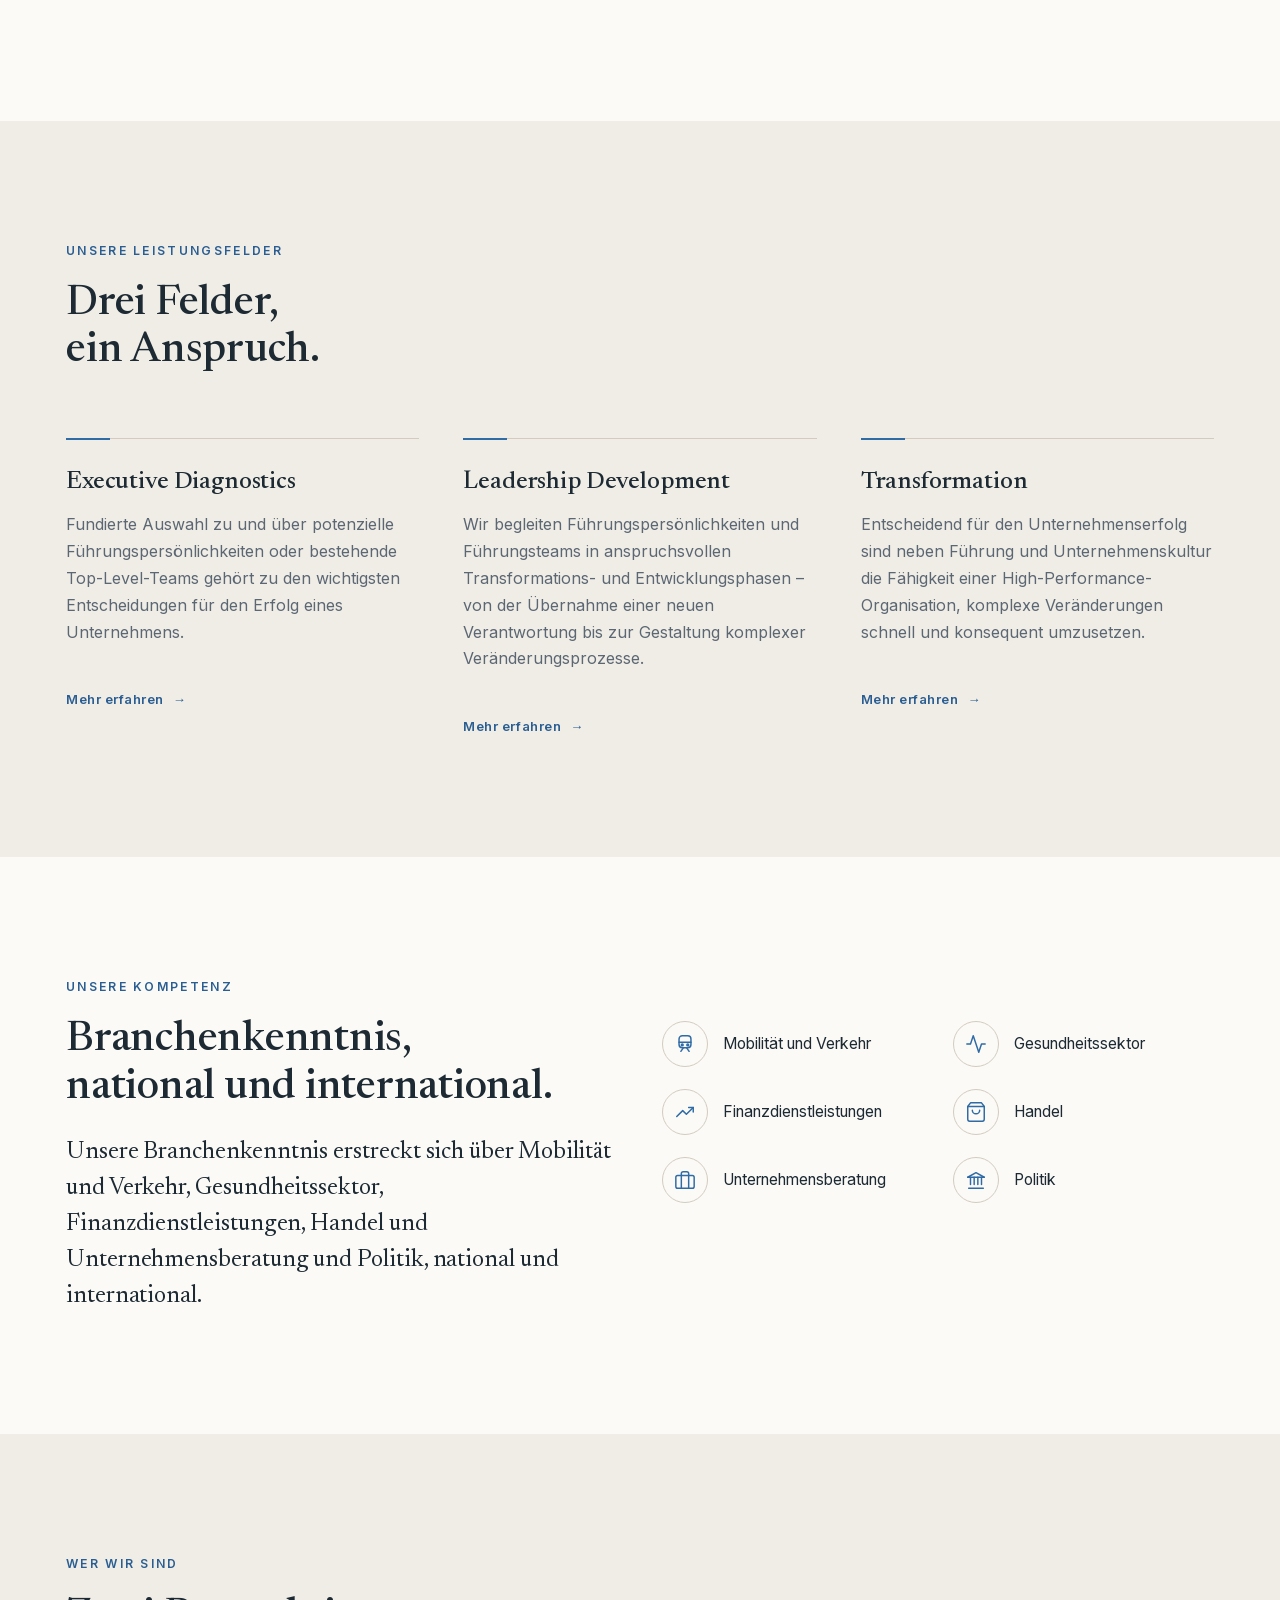
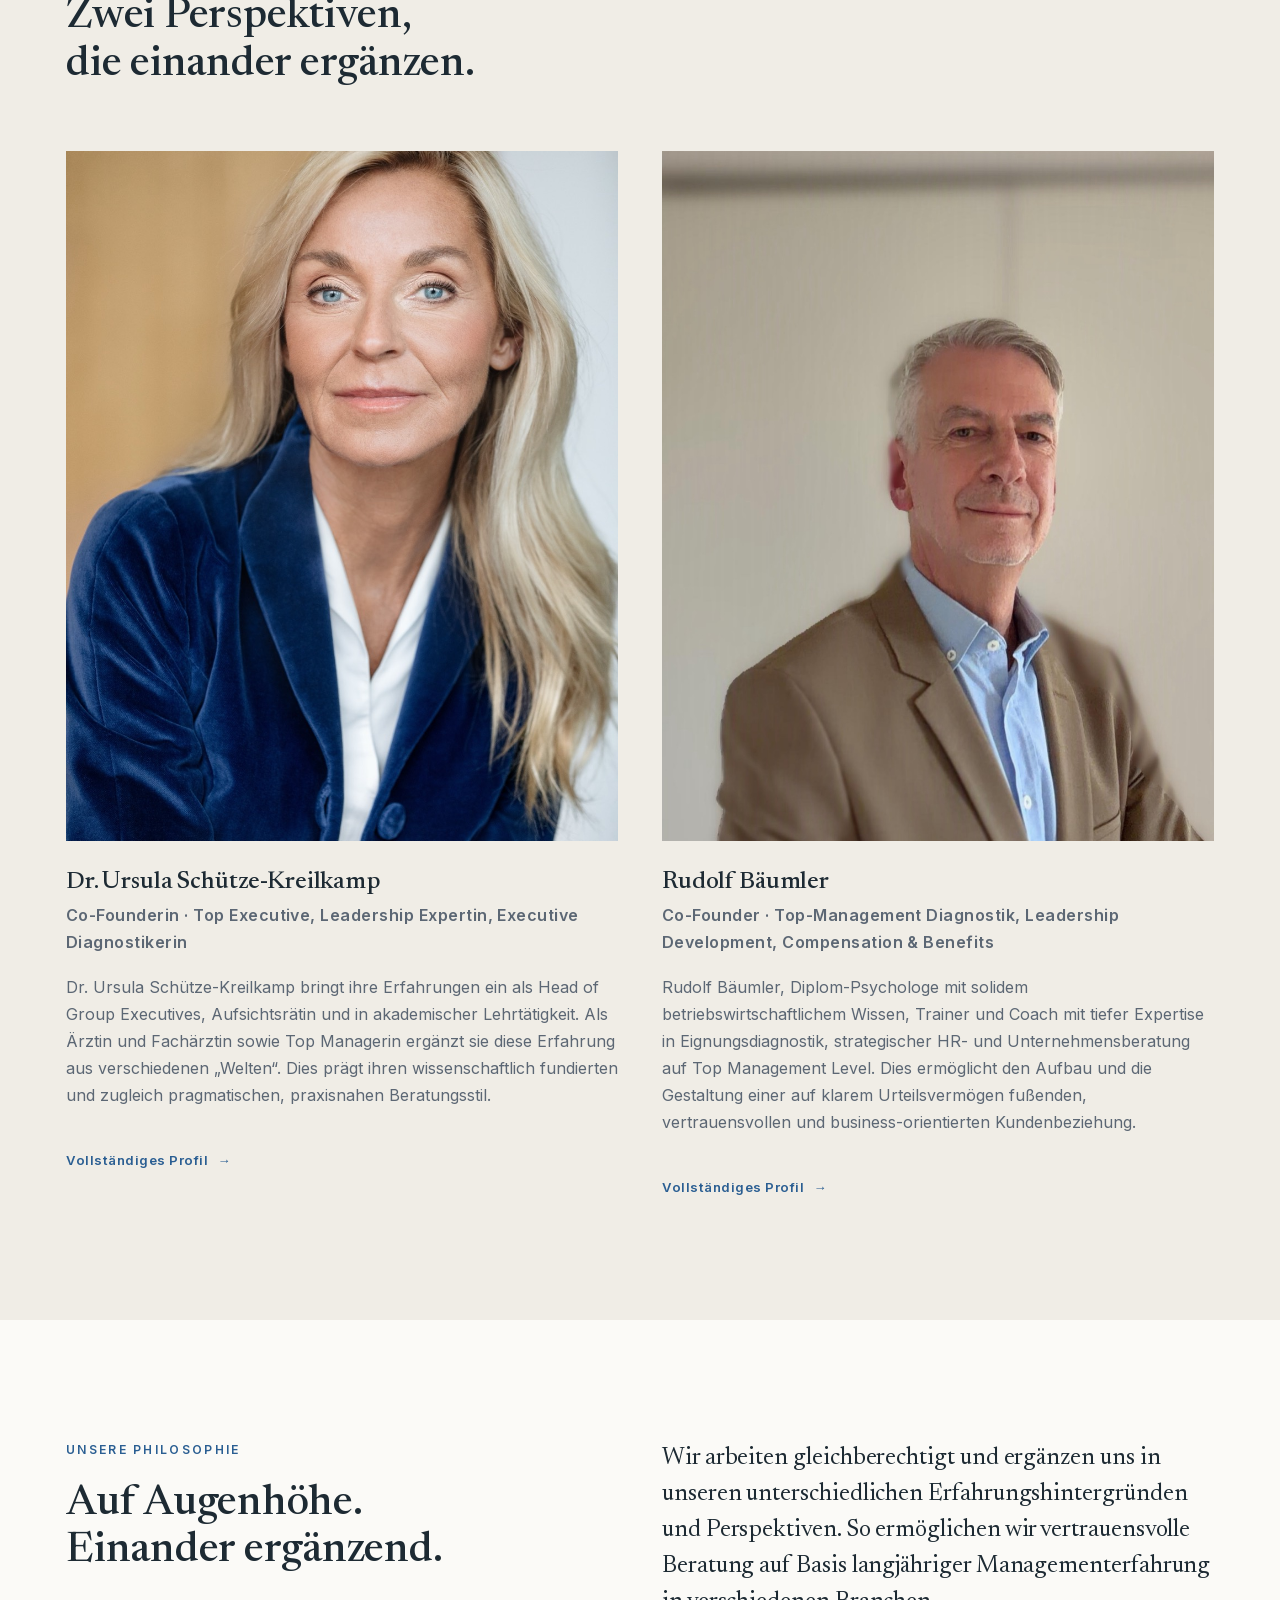
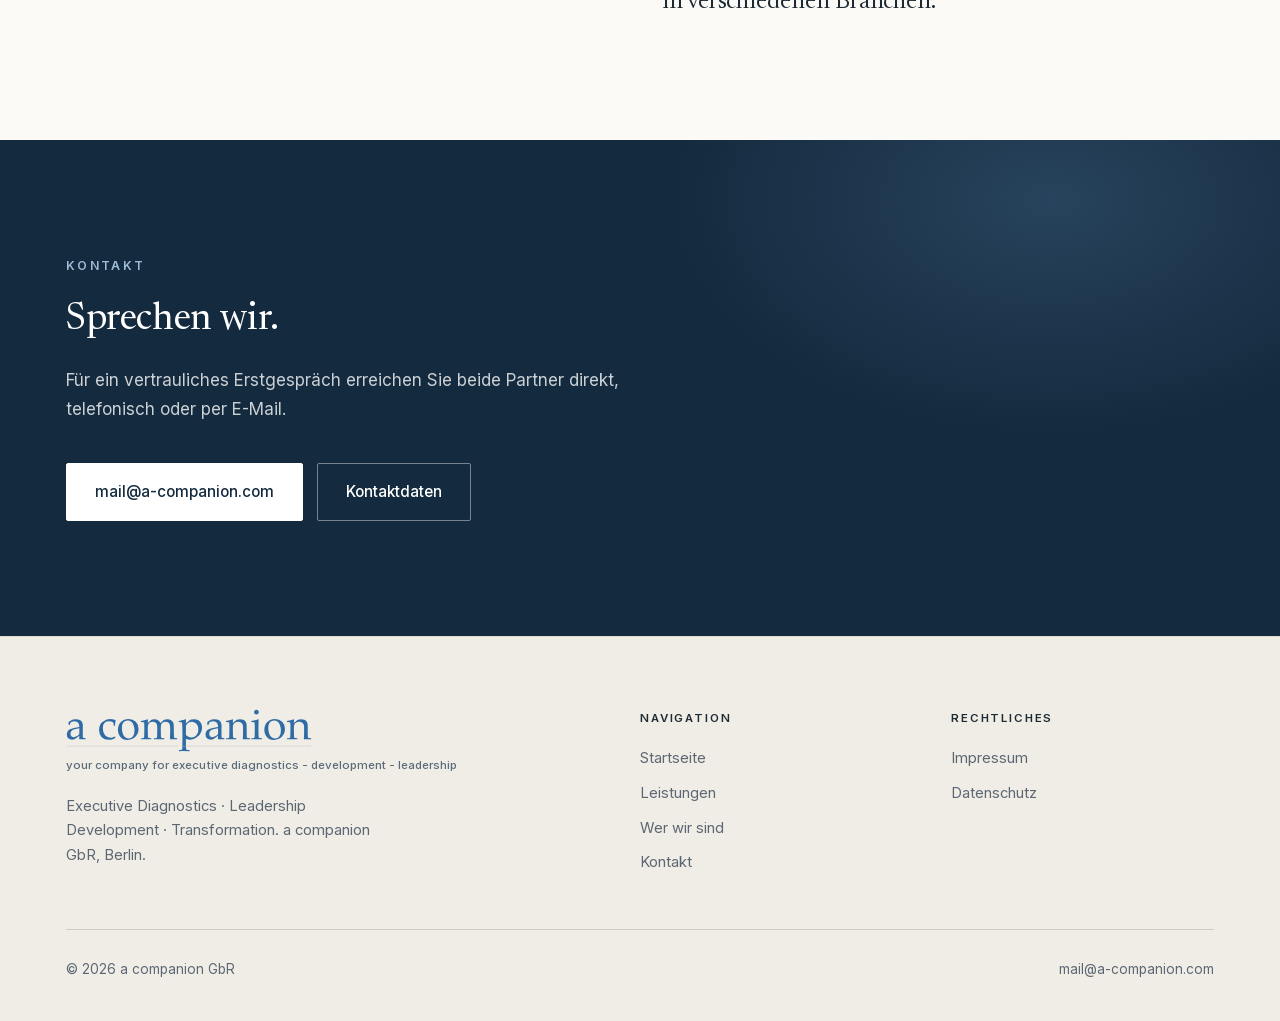
==== commit 684c64be: "Font-Loading gegen Layout-Shift + Branchen an Überschrift ausgerichtet Font-Loading (behebt "Wackeln" ====
--- a/index.html
+++ b/index.html
@@ -13,6 +13,9 @@
 <meta property="og:description" content="Beratung und Begleitung für das C-Level sowie die Ebenen n-1 und n-2 — aus eigener Erfahrung auf Vorstands-, Aufsichtsrats- und Konzernleitungsebene.">
 <meta property="og:url" content="https://www.a-companion.com/">
 <link rel="icon" href="favicon.svg" type="image/svg+xml">
+<link rel="preload" href="assets/fonts/newsreader-normal-latin.woff2" as="font" type="font/woff2" crossorigin>
+<link rel="preload" href="assets/fonts/inter-var-latin.woff2" as="font" type="font/woff2" crossorigin>
+<link rel="preload" href="assets/fonts/newsreader-italic-latin.woff2" as="font" type="font/woff2" crossorigin>
 <link rel="stylesheet" href="assets/css/style.css">
 <script type="application/ld+json">
 {
@@ -185,9 +188,9 @@
   <!-- Kompetenz / Branchen -------------------------------------------------->
   <section class="section">
     <div class="container">
+      <p class="eyebrow">Unsere Kompetenz</p>
       <div class="grid grid--2">
         <div>
-          <p class="eyebrow">Unsere Kompetenz</p>
           <h2>Branchenkenntnis, national und international.</h2>
           <p class="lede measure">
             Unsere Branchenkenntnis erstreckt sich über Mobilität und Verkehr,
--- a/assets/css/style.css
+++ b/assets/css/style.css
@@ -56,6 +56,25 @@
   unicode-range: U+0100-02BA, U+02BD-02C5, U+02C7-02CC, U+02CE-02D7, U+02DD-02FF, U+0304, U+0308, U+0329, U+1D00-1DBF, U+1E00-1E9F, U+1EF2-1EFF, U+2020, U+20A0-20AB, U+20AD-20C0, U+2113, U+2C60-2C7F, U+A720-A7FF;
 }
 
+/* Metrisch abgestimmte System-Fallbacks — verhindern Layout-Shift beim
+   Font-Swap (Größe/Höhe entsprechen der Webfont, bis diese geladen ist). */
+@font-face {
+  font-family: 'Newsreader Fallback';
+  src: local('Georgia');
+  size-adjust: 123.54%;
+  ascent-override: 59.50%;
+  descent-override: 21.45%;
+  line-gap-override: 0%;
+}
+@font-face {
+  font-family: 'Inter Fallback';
+  src: local('Arial');
+  size-adjust: 138.27%;
+  ascent-override: 70.06%;
+  descent-override: 17.44%;
+  line-gap-override: 0%;
+}
+
 /* --- Design Tokens -------------------------------------------------------- */
 
 :root {
@@ -82,8 +101,8 @@
   --line-2:     #D3CCBE;
 
   /* Typo */
-  --serif: 'Newsreader', 'Iowan Old Style', Georgia, 'Times New Roman', serif;
-  --sans:  'Inter', -apple-system, BlinkMacSystemFont, 'Segoe UI', Roboto, Helvetica, Arial, sans-serif;
+  --serif: 'Newsreader', 'Newsreader Fallback', 'Iowan Old Style', Georgia, 'Times New Roman', serif;
+  --sans:  'Inter', 'Inter Fallback', -apple-system, BlinkMacSystemFont, 'Segoe UI', Roboto, Helvetica, Arial, sans-serif;
 
   /* Raum */
   --container: 1200px;
